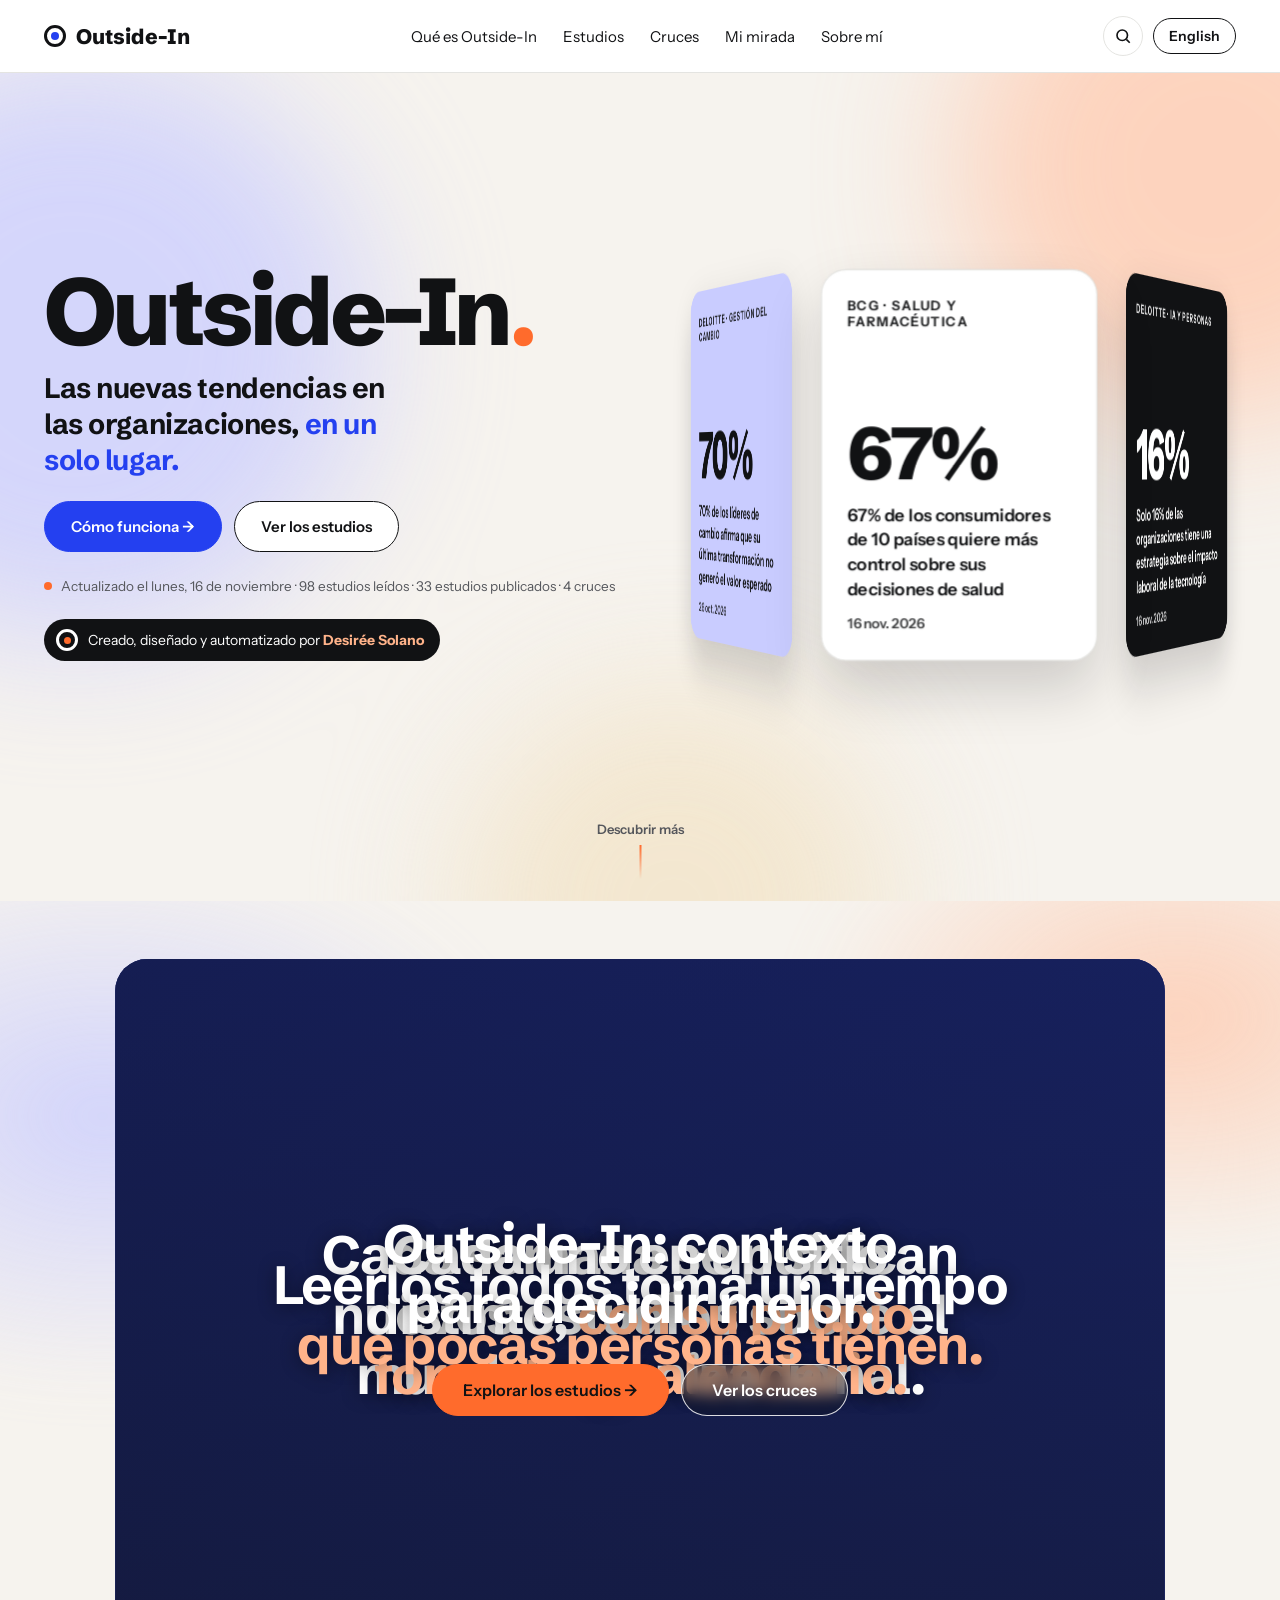
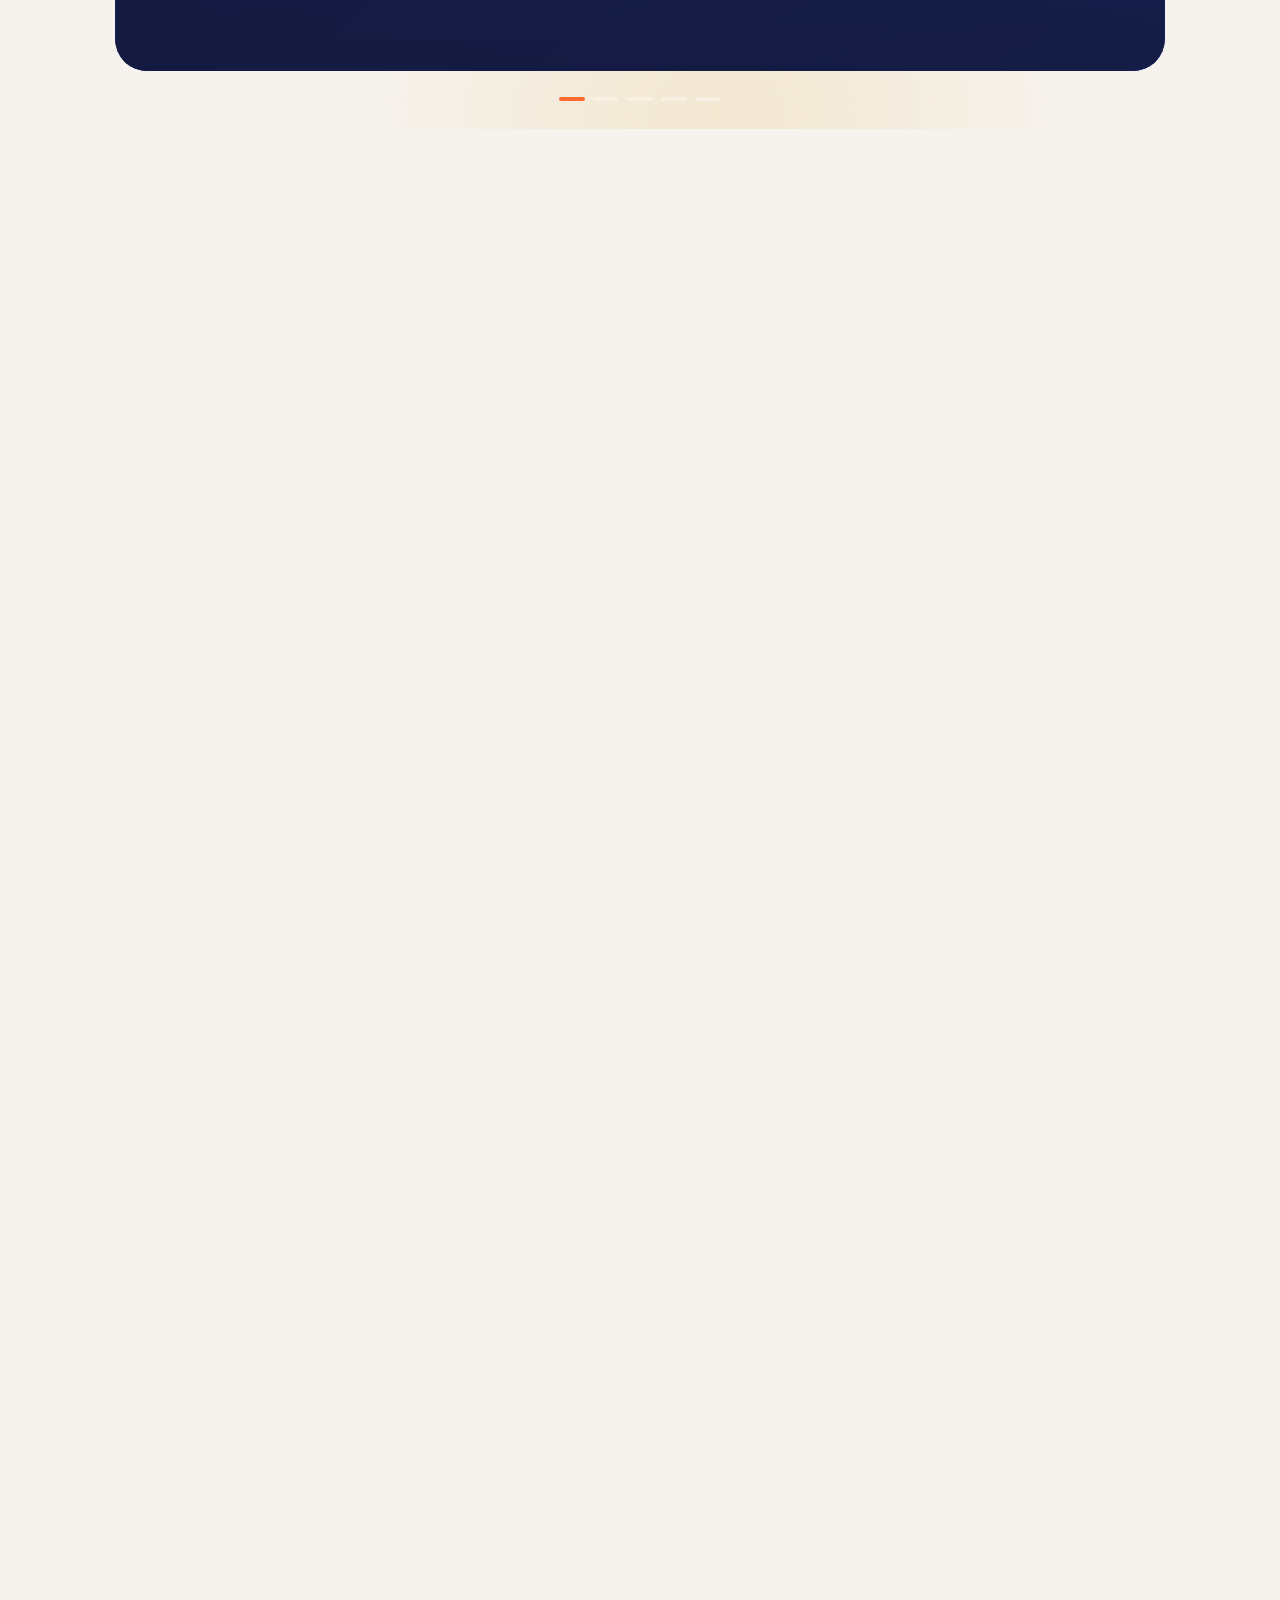
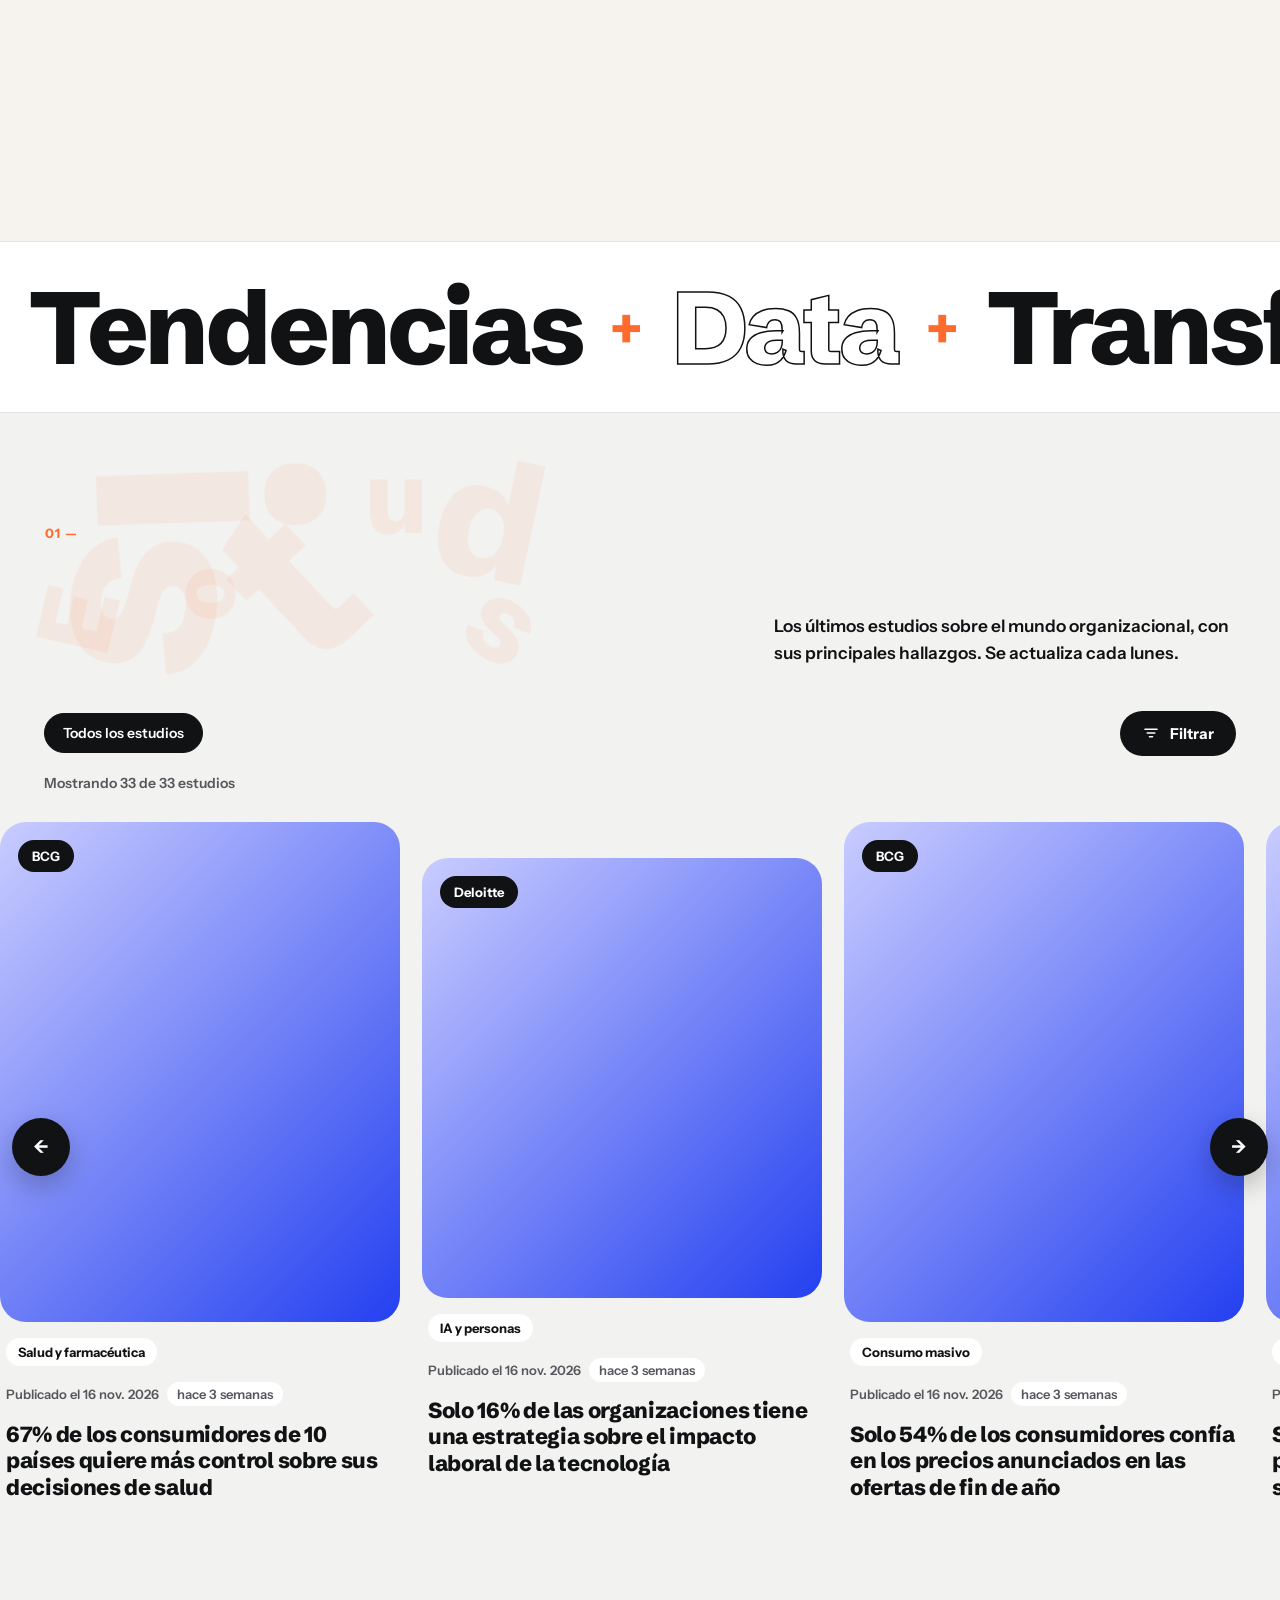
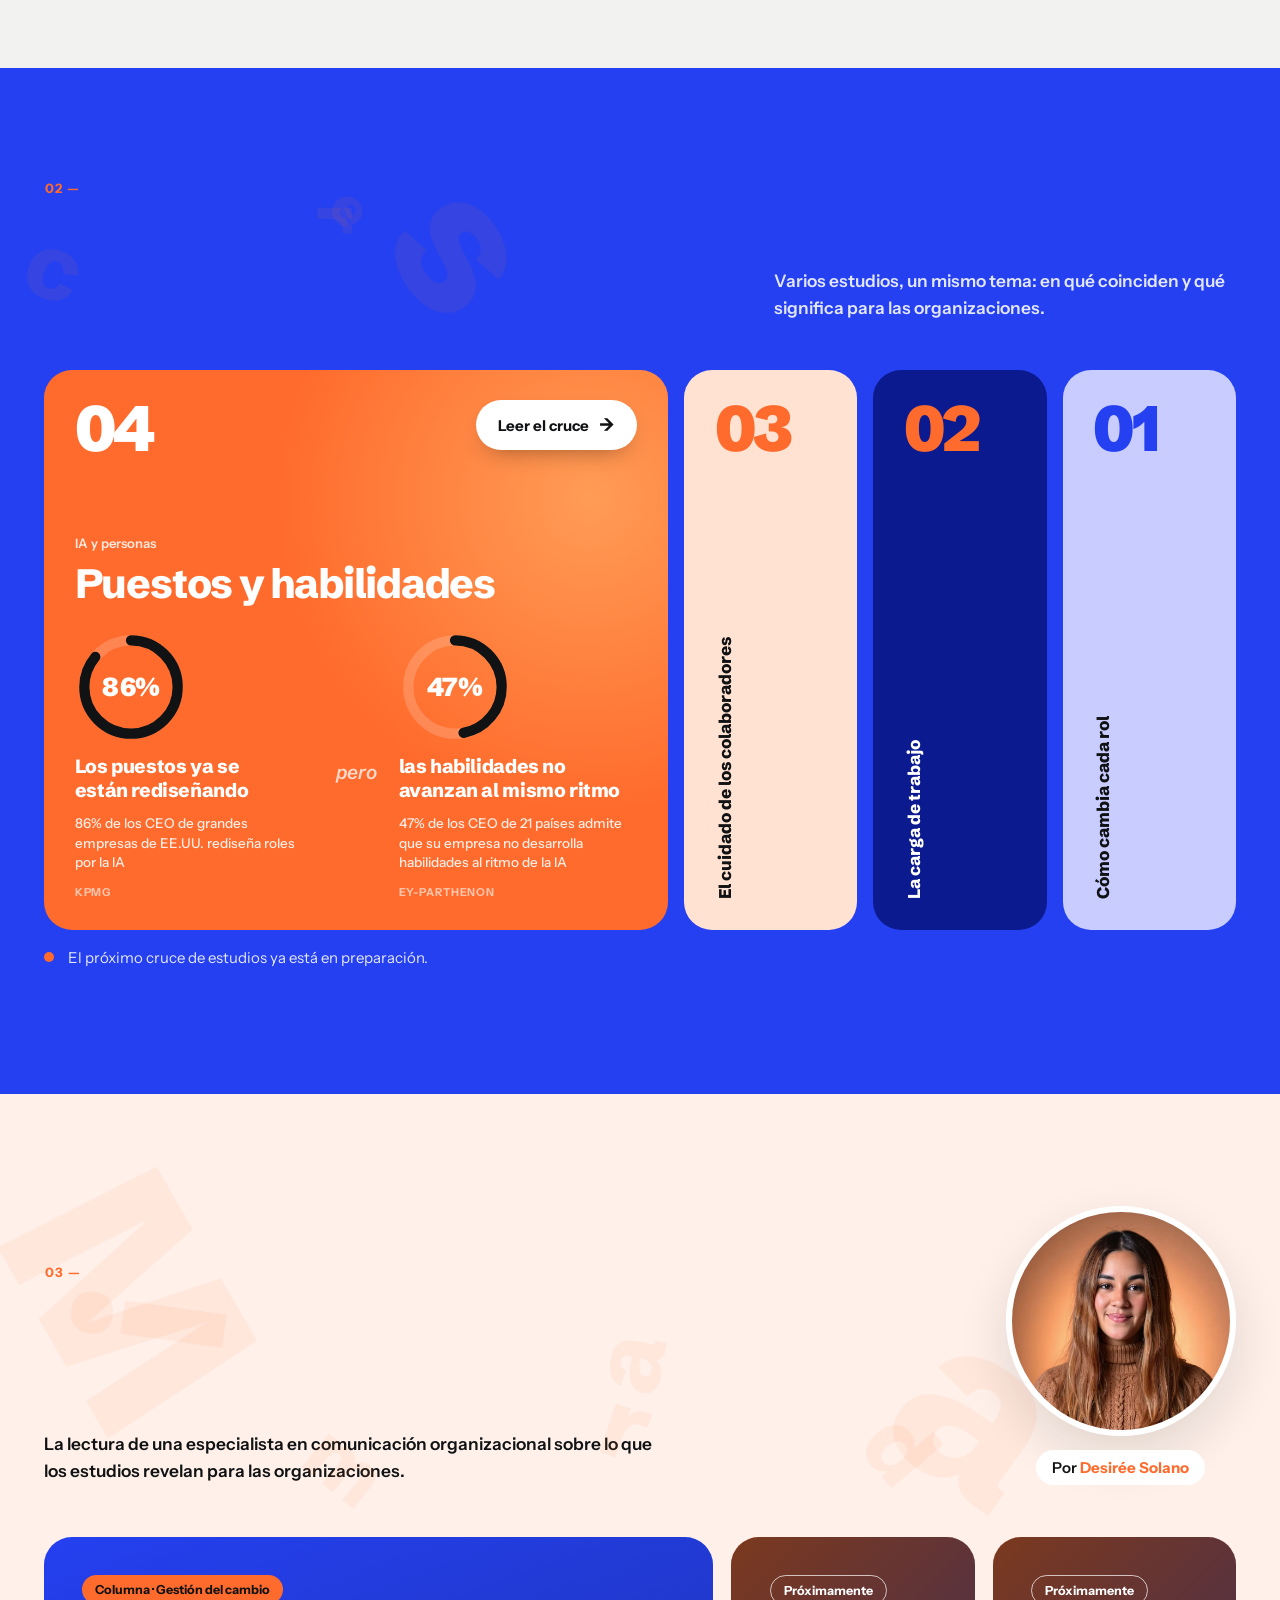
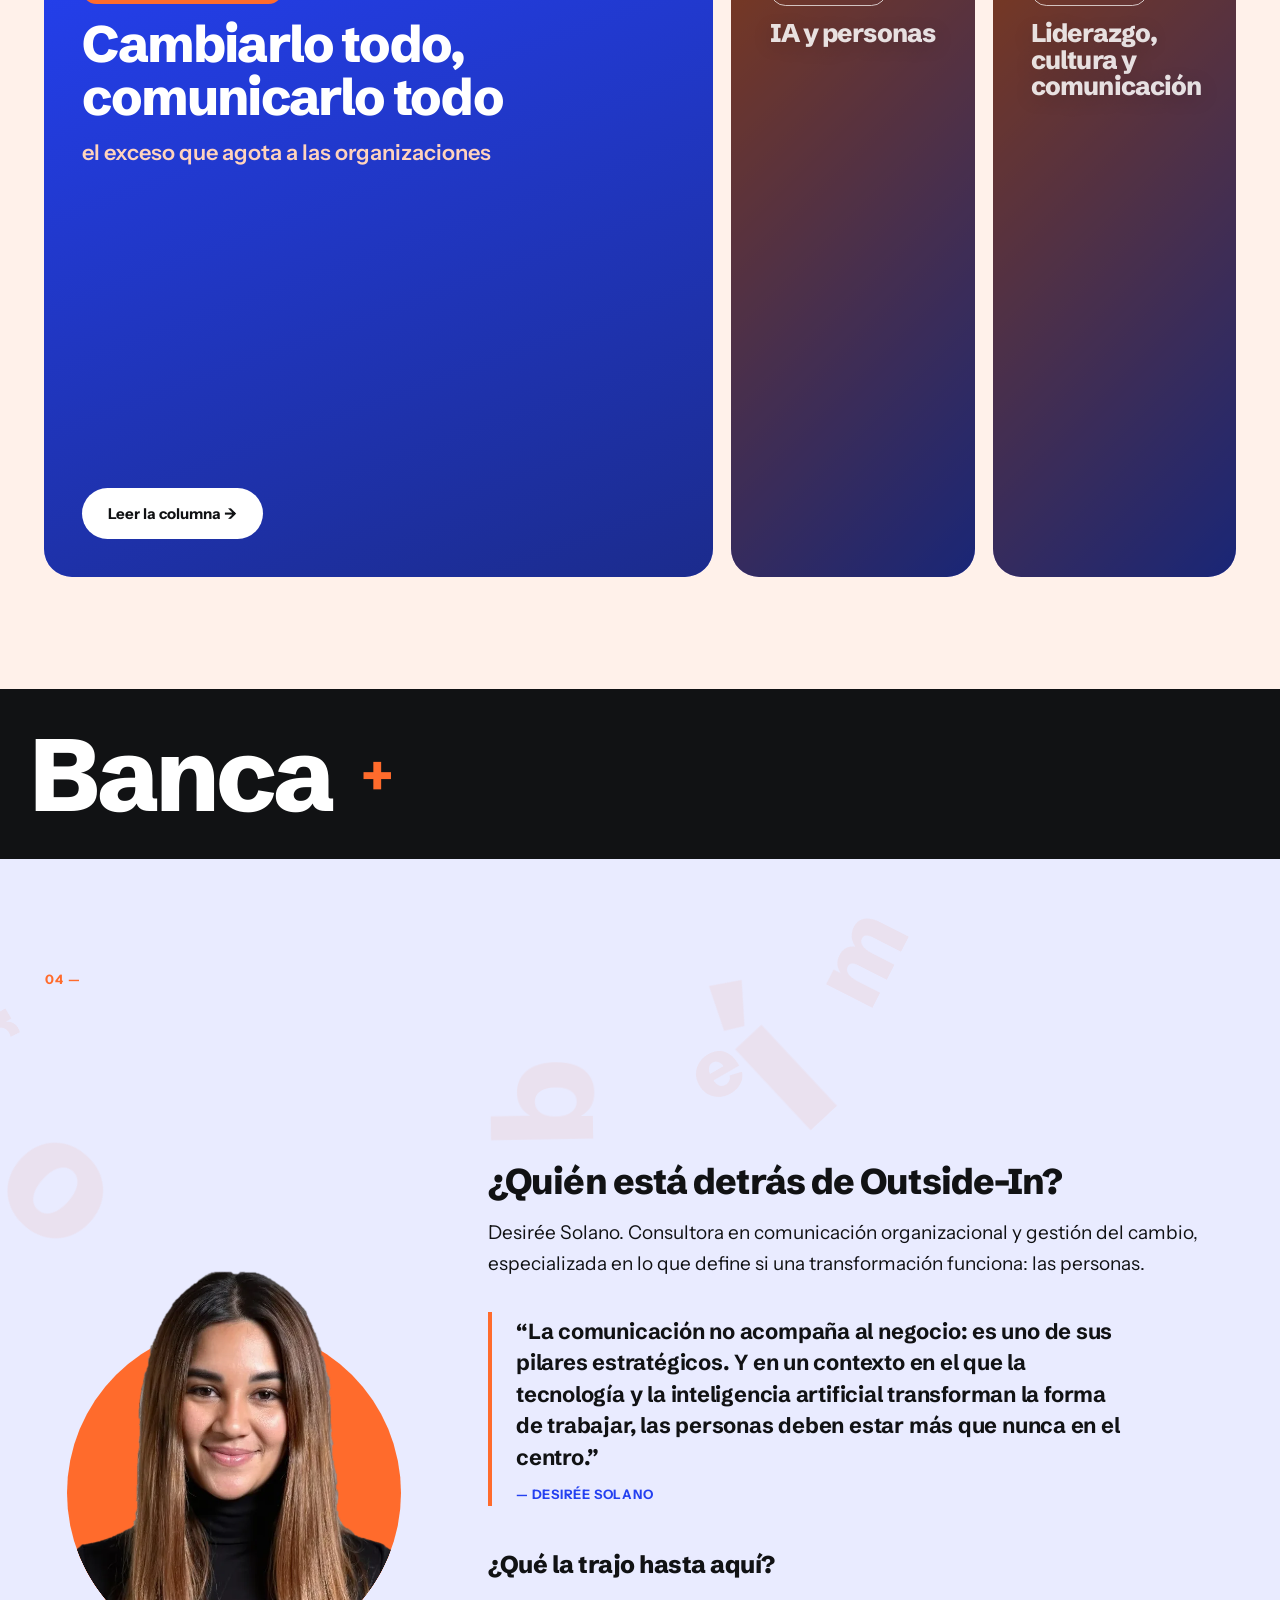
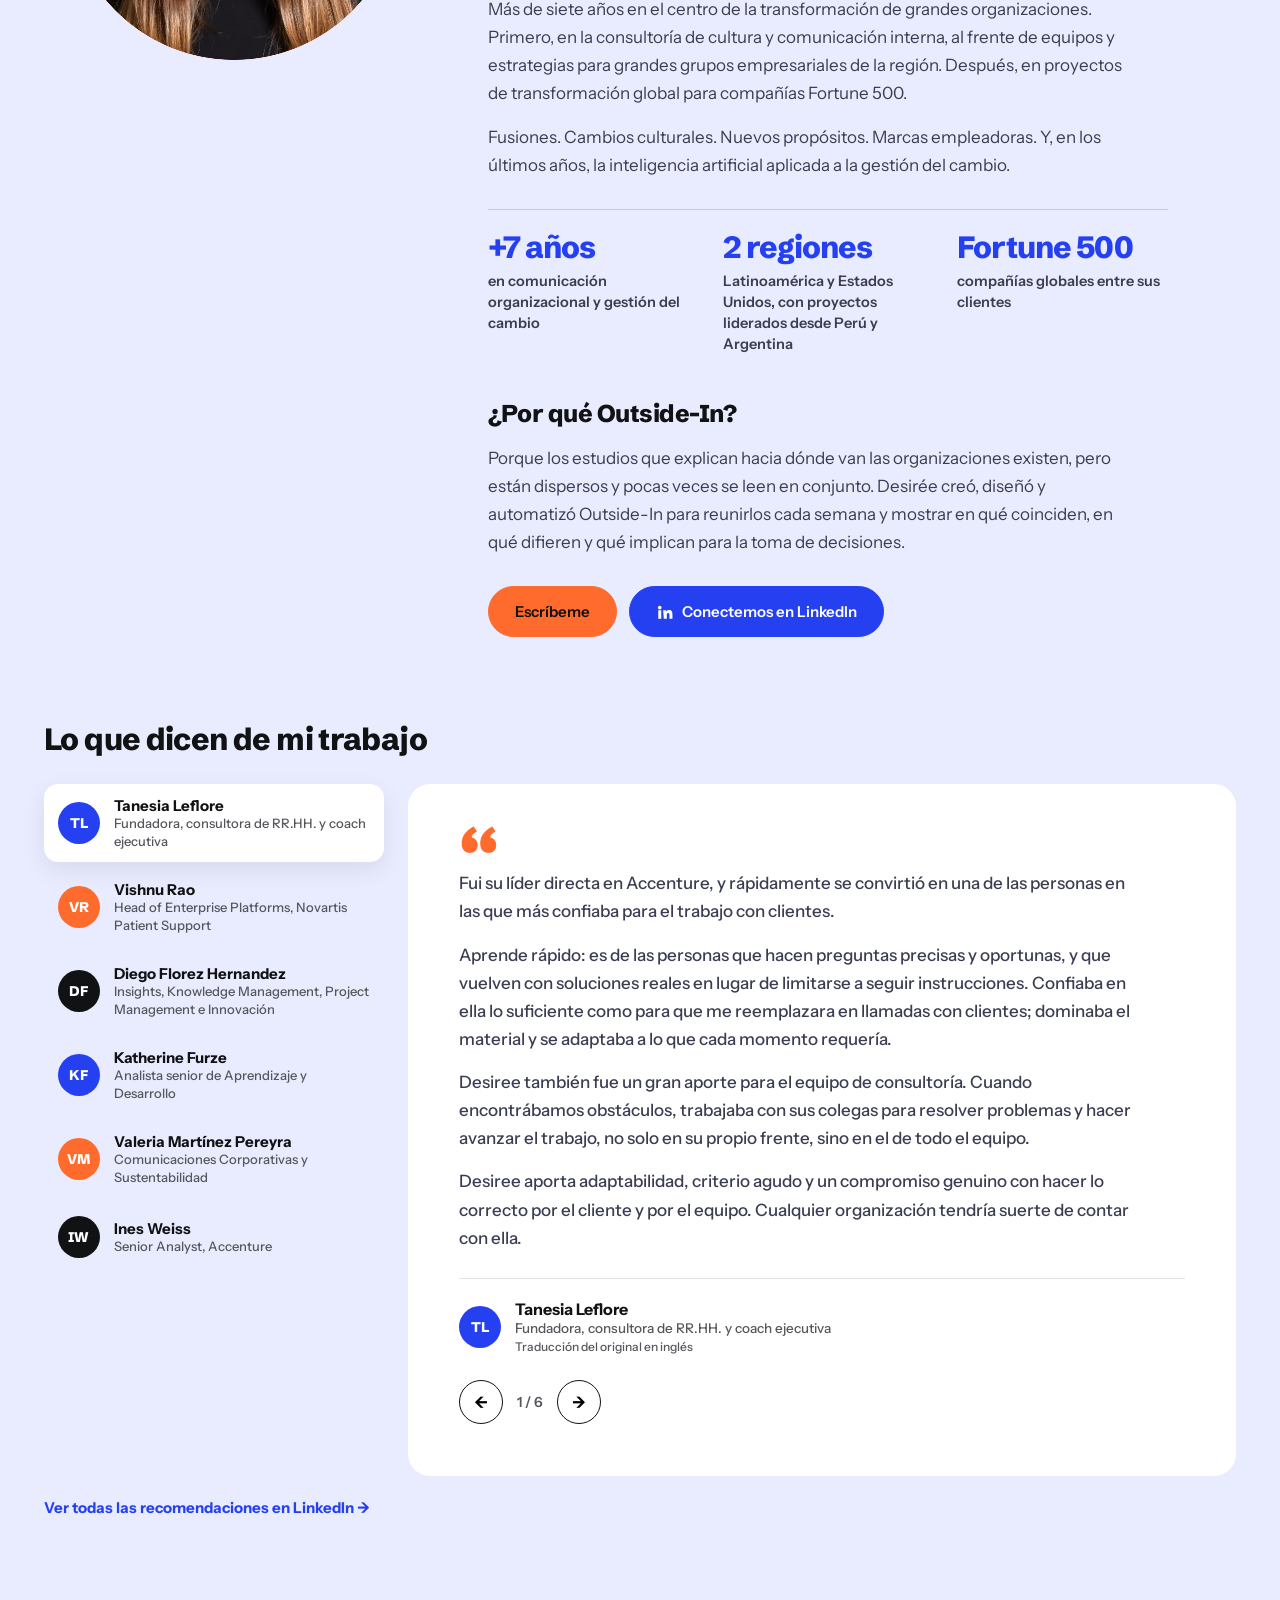
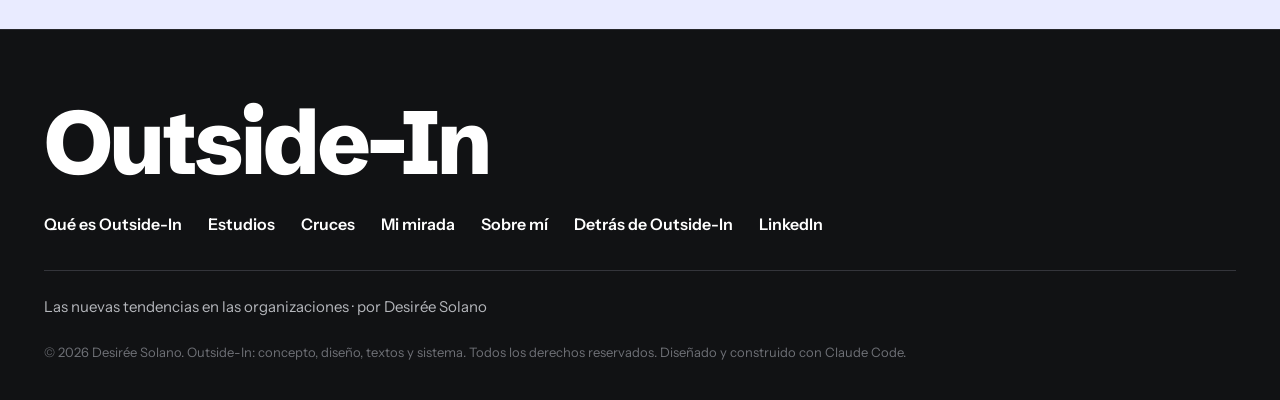
==== index.html @ 2dbf0b21 "Inglés en toda la web: columna de Mi mirada traducida completa (con botón de idioma), citas en españ" ====
<!doctype html>
<html lang="es">
<head>
<meta charset="UTF-8" />
<meta name="viewport" content="width=device-width, initial-scale=1.0" />
<title>Outside-In · Las nuevas tendencias en las organizaciones</title>
<meta name="description" content="Outside-In, por Desirée Solano: los estudios públicos sobre las nuevas tendencias en las organizaciones, en un solo lugar. Se actualiza cada semana." />
<meta property="og:type" content="website" />
<meta property="og:site_name" content="Outside-In" />
<meta property="og:title" content="Outside-In · Las nuevas tendencias en las organizaciones" />
<meta property="og:description" content="Los estudios públicos sobre las nuevas tendencias en las organizaciones, en un solo lugar. Se actualiza cada semana." />
<meta property="og:url" content="https://desireesolano-consultant.github.io/outside-in/" />
<meta property="og:image" content="https://desireesolano-consultant.github.io/outside-in/img/og-outside-in.png" />
<meta property="og:image:width" content="1200" />
<meta property="og:image:height" content="630" />
<meta property="og:image:alt" content="Logo de Outside-In" />
<meta name="twitter:card" content="summary_large_image" />
<meta name="twitter:title" content="Outside-In · Las nuevas tendencias en las organizaciones" />
<meta name="twitter:description" content="Los estudios públicos sobre las nuevas tendencias en las organizaciones, en un solo lugar. Se actualiza cada semana." />
<meta name="twitter:image" content="https://desireesolano-consultant.github.io/outside-in/img/og-outside-in.png" />
<link rel="icon" href="img/favicon.svg" type="image/svg+xml" />
<link rel="icon" href="img/favicon-32.png" type="image/png" sizes="32x32" />
<link rel="apple-touch-icon" href="img/apple-touch-icon.png" />
<link rel="preconnect" href="https://fonts.googleapis.com" />
<link href="https://fonts.googleapis.com/css2?family=Schibsted+Grotesk:wght@500;700;800&family=Instrument+Sans:wght@400;500;600;700&display=swap" rel="stylesheet" />
<style>
/* Portada de Outside-In. Bloques de color + una historia que se construye al bajar. */
:root{
  --azul:#2440F0;--negro:#111214;--naranja:#FF6B2C;--lila:#C9CCFF;--blanco:#FFFFFF;
  --alt:#F2F2F0;--borde:#E4E4E1;--gris:#55575C;--durazno:#FFF1EA;
  --t:"Schibsted Grotesk","Helvetica Neue",Arial,sans-serif;
  --x:"Instrument Sans","Helvetica Neue",Arial,sans-serif;
  color-scheme:light;
}
*{box-sizing:border-box}
html{scroll-behavior:smooth}
html,body{overflow-x:clip}
body{margin:0;background:var(--blanco);color:var(--negro);font-family:var(--x)}
img{max-width:100%;display:block}
.envoltura{max-width:1240px;margin:0 auto;padding-left:max(24px,env(safe-area-inset-left,0px));padding-right:max(24px,env(safe-area-inset-right,0px))}
.btn{display:inline-flex;align-items:center;gap:8px;padding:15px 26px;border-radius:999px;font:600 15px var(--x);border:1.5px solid currentColor;color:inherit;text-decoration:none;transition:transform .2s ease,background .2s ease}
.btn:hover{transform:translateY(-2px)}
.btn.p{background:var(--azul);border-color:var(--azul);color:var(--blanco)}
.btn.n{background:var(--naranja);border-color:var(--naranja);color:var(--negro)}

/* Encabezado */
.cab{position:sticky;top:0;z-index:50;background:rgba(255,255,255,.92);backdrop-filter:blur(10px);border-bottom:1px solid var(--borde)}
.cab .envoltura{display:flex;align-items:center;justify-content:space-between;gap:20px;height:72px}
.logo{display:flex;align-items:center;gap:10px;font:800 21px var(--t);white-space:nowrap;color:var(--negro);text-decoration:none}
.logo i{width:22px;height:22px;border:3.5px solid var(--negro);border-radius:50%;display:grid;place-items:center}
.logo i::after{content:"";width:8px;height:8px;border-radius:50%;background:var(--azul)}
.cab nav{display:flex;gap:26px;font-size:15px}
.cab nav a{color:var(--negro);text-decoration:none}
.cab nav a:hover{color:var(--azul)}
.acciones{display:flex;align-items:center;gap:10px}
.lupa{width:40px;height:40px;border-radius:50%;border:1px solid var(--borde);background:var(--blanco);color:var(--negro);display:grid;place-items:center;cursor:pointer}
.lupa:hover,.lupa[aria-expanded="true"]{border-color:var(--negro)}
.lupa:focus-visible{outline:3px solid var(--azul);outline-offset:2px}
.buscador{border-top:1px solid var(--borde);background:var(--blanco);box-shadow:0 18px 30px rgba(17,18,20,.12)}
.cab .buscador .envoltura{display:block;height:auto;padding-block:22px 26px;max-width:820px}
.atajos[hidden]{display:none}
.caja-busca{display:flex;align-items:center;gap:12px;border-bottom:2px solid var(--negro);padding-bottom:10px}
.caja-busca input{flex:1;min-width:0;border:0;outline:0;font:600 22px var(--t);background:transparent;color:var(--negro)}
.atajos{display:flex;flex-wrap:wrap;gap:8px;margin-top:14px}
.atajos button{font:600 13.5px var(--x);padding:7px 13px;border-radius:999px;border:1px solid var(--borde);background:var(--alt);cursor:pointer}
.conteo{margin:12px 0 4px;font-size:13px;color:var(--gris)}
.conteo:empty{display:none}
.resultados{list-style:none;margin:0;padding:0;max-height:50vh;overflow:auto}
.resultados a{display:flex;flex-direction:column;gap:3px;padding:12px 0;border-bottom:1px solid var(--borde);color:var(--negro);text-decoration:none}
.resultados a small{font:700 11.5px var(--x);letter-spacing:.06em;text-transform:uppercase;color:var(--gris)}
.resultados a:hover span{color:var(--azul)}
.cab .idioma{border:1.5px solid var(--negro);border-radius:999px;padding:8px 15px;font:600 14px var(--x);background:transparent;color:var(--negro);cursor:pointer}
.cab .idioma:hover{background:var(--negro);color:var(--blanco)}

/* 1 · Portada A: de afuera hacia adentro */
.portada{position:relative;overflow:hidden;min-height:calc(100svh - 72px);display:flex;flex-direction:column;align-items:center;justify-content:center;padding:40px 0 90px;background:var(--blanco)}
.escena-afuera{position:absolute;inset:0;z-index:1;pointer-events:none}
.flota{position:absolute;left:var(--cx,50%);top:var(--cy,44%);white-space:nowrap;font:700 clamp(18px,2vw,26px) var(--t);letter-spacing:-.01em;color:rgba(17,18,20,.55);
  transform:translate(-50%,-50%) translate(var(--dx),var(--dy));opacity:0;animation:llega var(--dur) cubic-bezier(.55,0,.3,1) var(--del) infinite}
.flota.acento{color:rgba(36,64,240,.7)}
/* Capa opaca sobre TODO el fondo: las palabras se ven suaves y el título queda adelante */
.portada::before{content:"";position:absolute;inset:0;z-index:2;background:radial-gradient(ellipse 46% 40% at 50% 46%,rgba(246,243,238,.92),rgba(246,243,238,0));pointer-events:none}
@keyframes llega{0%{opacity:0;transform:translate(-50%,-50%) translate(var(--dx),var(--dy))}8%{opacity:1}78%{opacity:1}100%{opacity:0;transform:translate(-50%,-50%) translate(0,0) scale(.35)}}
.portada-centro{position:relative;z-index:3;display:flex;flex-direction:column;align-items:center;gap:26px;padding:0 16px;text-align:center}
.velo{display:flex;flex-direction:column;align-items:center;gap:18px}
.pill{margin:0;font:700 clamp(16px,1.5vw,19px) var(--x);color:var(--azul);background:#EEF0FF;padding:10px 20px;border-radius:999px}
.marca{margin:0;font:800 clamp(58px,9vw,140px)/.88 var(--t);letter-spacing:-.05em;white-space:nowrap}
.marca b{color:var(--naranja)}
.lema{margin:0;font:700 clamp(21px,2.2vw,30px)/1.28 var(--t);letter-spacing:-.015em;max-width:27ch}
.lema span{color:var(--azul)}
.ctas-portada{display:flex;gap:12px;flex-wrap:wrap;justify-content:center}
.ctas-portada .btn:not(.p){background:var(--blanco)}
.vivo{margin:0;font-size:13.5px;line-height:1.5;color:var(--gris)}
.vivo::before{content:"";display:inline-block;width:8px;height:8px;border-radius:50%;background:var(--naranja);margin-right:9px;vertical-align:1px;animation:titila 1.6s ease-in-out infinite}
.firma{display:inline-flex;align-items:center;gap:10px;padding:10px 16px 10px 12px;border-radius:999px;background:var(--negro);color:var(--blanco);text-decoration:none;font-size:14px}
.firma b{color:var(--naranja-claro,#FFB38A)}
.firma-punto{width:22px;height:22px;border-radius:50%;border:3px solid var(--blanco);display:grid;place-items:center;flex-shrink:0}
.firma-punto::after{content:"";width:7px;height:7px;border-radius:50%;background:var(--naranja)}
@keyframes titila{50%{opacity:.2}}
@keyframes flota{50%{transform:translateY(-12px)}}
.bajar{position:absolute;left:50%;bottom:22px;transform:translateX(-50%);z-index:3;font:600 13px var(--x);color:var(--gris);display:flex;flex-direction:column;align-items:center;gap:8px}
.bajar::after{content:"";width:2px;height:34px;background:linear-gradient(var(--naranja),transparent);animation:baja 1.8s ease-in-out infinite}
@keyframes baja{0%{transform:scaleY(0);transform-origin:top}50%{transform:scaleY(1);transform-origin:top}51%{transform-origin:bottom}100%{transform:scaleY(0);transform-origin:bottom}}

/* 2 · La historia: una ventana que se agranda y cuenta qué es Outside-In */
.historia{position:relative;height:460vh;background:var(--blanco)}
.historia-fija{position:sticky;top:72px;height:calc(100svh - 72px);overflow:hidden}
.ventana{position:absolute;inset:0;clip-path:inset(var(--recorte,18%) var(--recorte-x,22%) round var(--radio,32px));background:var(--negro);will-change:clip-path}
.escena{position:absolute;inset:0;opacity:0;transition:opacity .9s ease}
.escena.activa{opacity:1}
.escena img{width:100%;height:100%;object-fit:cover;transform:scale(1.04);transition:transform 6s ease-out}
.escena.activa img{transform:scale(1.14)}
.escena::after{content:"";position:absolute;inset:0;background:linear-gradient(180deg,rgba(17,18,20,.62),rgba(17,18,20,.78))}
.escena .fallback{position:absolute;inset:0}
.frases{position:absolute;inset:0;display:grid;place-items:center;text-align:center;padding:0 8vw;pointer-events:none;z-index:3}
.frase{grid-area:1/1;margin:0;max-width:22ch;font:700 clamp(30px,4.2vw,62px)/1.12 var(--t);letter-spacing:-.025em;color:var(--blanco);opacity:0;transform:translateY(30px);transition:opacity .7s ease,transform .7s ease;text-wrap:balance;text-shadow:0 4px 30px rgba(0,0,0,.35)}
.frase.activa{opacity:1;transform:none}
.frase em{font-style:normal;color:#FFB38A}
.frase{text-shadow:0 2px 18px rgba(0,0,0,.45)}
.frase .cta-final{display:flex;gap:12px;justify-content:center;margin-top:30px;pointer-events:auto;flex-wrap:wrap}
/* Botones del final de la historia: letra propia, sin heredar el espaciado apretado de la frase */
.frase .cta-final .btn{font:600 16px/1 var(--x);letter-spacing:0;word-spacing:normal;text-shadow:none;padding:17px 30px;gap:10px}
.frase .cta-final .btn.vidrio{color:var(--blanco);border-color:rgba(255,255,255,.85);background:rgba(17,18,20,.28);-webkit-backdrop-filter:blur(8px);backdrop-filter:blur(8px)}
.frase .cta-final .btn.vidrio:hover{background:var(--blanco);color:var(--negro)}
.puntos{position:absolute;bottom:28px;left:50%;transform:translateX(-50%);z-index:4;display:flex;gap:8px}
.puntos span{width:26px;height:4px;border-radius:2px;background:rgba(255,255,255,.35);transition:background .4s ease}
.puntos span.on{background:var(--naranja)}

/* Títulos de sección: la palabra gigante que se arma al bajar */
.sec{padding-block:112px;scroll-margin-top:72px}
.sec{overflow-x:clip}
.palabra{margin:0;font:800 clamp(64px,11vw,168px)/.85 var(--t);letter-spacing:-.05em;white-space:nowrap;color:var(--naranja);transition:color .6s ease}
.palabra::before{content:attr(data-numero) " —";display:block;font:700 max(13px,.075em) var(--x);letter-spacing:.12em;margin:0 0 .45em .06em;color:currentColor}
.palabra.armada{color:var(--final)}
.palabra .l{display:inline-block;will-change:transform,opacity}
.palabra.armada .l{transform:none!important;opacity:1!important}
.sub{margin:26px 0 0;font:700 clamp(20px,2vw,26px)/1.35 var(--t);letter-spacing:-.01em;max-width:40ch}

/* 3 · Estudios (gris) */
.estudios{background:var(--alt);--final:var(--azul)}
.pestanas{display:flex;gap:8px;flex-wrap:wrap;margin:40px 0 28px}
.pestanas button{font:600 14px var(--x);padding:10px 18px;border-radius:999px;border:1.5px solid var(--borde);background:var(--blanco);color:var(--negro);cursor:pointer}
.pestanas button.on{background:var(--negro);color:var(--blanco);border-color:var(--negro)}
.pestanas button[hidden]{display:none}
.cruce{margin:0 0 26px}
.cruce[hidden],.radar[hidden],.carrusel[hidden]{display:none}
.frase-cruce{margin:0;font:800 clamp(24px,3vw,40px)/1.35 var(--t);letter-spacing:-.02em;max-width:30ch}
.frase-cruce select{font:800 inherit;font-size:.82em;color:var(--azul);background:var(--blanco);border:2px solid var(--azul);border-radius:14px;padding:2px 12px;max-width:100%;cursor:pointer}
.aviso-cruce{margin:14px 0 0;font-size:15.5px;color:var(--gris)}
.radar{padding-bottom:20px}
.radar-intro{margin:0 0 18px;font-size:16.5px;color:var(--gris);max-width:58ch}
.radar-lista{list-style:none;margin:0;padding:0;display:grid;grid-template-columns:repeat(auto-fill,minmax(280px,1fr));gap:16px}
.radar-lista li{background:var(--blanco);border-radius:22px;padding:24px;display:flex;flex-direction:column;gap:10px;border:1.5px dashed #C9CBD1}
.radar-lista small{font:700 12px var(--x);letter-spacing:.08em;text-transform:uppercase;color:var(--naranja)}
.radar-lista h3{margin:0;font:800 20px/1.25 var(--t)}
.radar-lista span{font-size:14px;color:var(--gris)}
.tarjetas{display:grid;grid-template-columns:repeat(3,minmax(0,1fr));gap:20px}
.tarjeta{background:var(--blanco);border-radius:16px;overflow:hidden;display:flex;flex-direction:column;color:var(--negro);text-decoration:none;transition:transform .25s ease,box-shadow .25s ease}
.tarjeta:hover{transform:translateY(-4px);box-shadow:0 18px 40px rgba(17,18,20,.1)}
.tarjeta .img{aspect-ratio:16/10;overflow:hidden;background:linear-gradient(135deg,var(--lila),var(--azul))}
.tarjeta .img img{width:100%;height:100%;object-fit:cover;transition:transform .6s ease}
.tarjeta:hover .img img{transform:scale(1.06)}
.tarjeta .cuerpo{padding:22px;display:flex;flex-direction:column;gap:10px;flex:1}
.tarjeta small{font:700 11.5px var(--x);letter-spacing:.08em;text-transform:uppercase;color:var(--gris)}
.tarjeta h3{margin:0;font:800 19px/1.3 var(--t);letter-spacing:-.01em}
.tarjeta .ir{margin-top:auto;font-weight:600;font-size:14px}

/* 4 · Insights (azul) */
.insights{background:var(--azul);color:var(--blanco);--final:var(--blanco)}
.insights .sub{color:#E3E6FF}
.destacado{margin-top:48px;display:grid;grid-template-columns:minmax(0,1fr) minmax(0,1fr);border-radius:20px;overflow:hidden;background:var(--blanco);color:var(--negro)}
.destacado .img{position:relative;min-height:420px;background:linear-gradient(135deg,var(--naranja),var(--lila))}
.destacado .img img{position:absolute;inset:0;width:100%;height:100%;object-fit:cover}
.destacado .fuentes{position:absolute;left:20px;bottom:20px;display:flex;gap:8px;flex-wrap:wrap}
.destacado .fuentes span{background:var(--blanco);border-radius:999px;padding:7px 13px;font:700 13px var(--x)}
.destacado .txt{padding:44px;display:flex;flex-direction:column;gap:18px;justify-content:center}
.destacado small{font:700 12px var(--x);letter-spacing:.1em;text-transform:uppercase;color:var(--azul)}
.destacado h3{margin:0;font:800 clamp(26px,2.8vw,38px)/1.1 var(--t);letter-spacing:-.025em;text-wrap:balance}
.destacado p{margin:0;font-size:17px;line-height:1.6;color:var(--gris)}
.destacado .btn{align-self:flex-start}
.proximo{margin-top:18px;display:flex;align-items:center;gap:14px;font-size:15px;color:#E3E6FF}
.proximo::before{content:"";width:10px;height:10px;border-radius:50%;background:var(--naranja);animation:titila 1.6s ease-in-out infinite}

/* 5 · Mi mirada (durazno) */
.mi{background:var(--durazno);--final:var(--negro)}
.mirada{margin-top:48px;display:grid;grid-template-columns:minmax(0,1.2fr) minmax(0,.8fr);gap:20px}
.columna{position:relative;border-radius:20px;overflow:hidden;min-height:400px;background:var(--negro);color:var(--blanco);display:flex;align-items:flex-end}
.columna img{position:absolute;inset:0;width:100%;height:100%;object-fit:cover;opacity:.55}
.columna .txt{position:relative;padding:36px;display:flex;flex-direction:column;gap:12px}
.columna small{font:700 12px var(--x);letter-spacing:.1em;text-transform:uppercase;color:var(--naranja)}
.columna h3{margin:0;font:800 clamp(24px,2.4vw,32px)/1.15 var(--t);letter-spacing:-.02em}
.columna p{margin:0;font-size:16px;line-height:1.55;color:#E4E5EA;max-width:44ch}
.piezas-caja{border-radius:20px;background:var(--blanco);padding:36px;display:flex;flex-direction:column;gap:14px}
.piezas{display:grid;grid-template-columns:1fr 1fr;gap:10px;width:120px;height:120px}
.piezas span{border-radius:12px;animation:pieza 6s ease-in-out infinite}
.piezas span:nth-child(1){background:var(--azul)}.piezas span:nth-child(2){background:var(--naranja);animation-delay:-1.5s}.piezas span:nth-child(3){background:var(--lila);animation-delay:-3s}.piezas span:nth-child(4){background:var(--negro);animation-delay:-4.5s}
@keyframes pieza{50%{transform:translate(5px,-5px) rotate(4deg)}}
.piezas-caja small{font:700 12px var(--x);letter-spacing:.1em;text-transform:uppercase;color:var(--naranja)}
.piezas-caja h3{margin:0;font:800 26px/1.15 var(--t);letter-spacing:-.02em}
.piezas-caja p{margin:0;font-size:16px;line-height:1.55;color:var(--gris)}

/* 6 · Sobre mí (negro) */
.yo{background:#E9EBFF;color:var(--negro);--final:var(--azul)}
.yo-grid{margin-top:48px;display:grid;grid-template-columns:minmax(0,380px) minmax(0,1fr);gap:64px;align-items:start}
@media (min-width:901px){.yo-foto{position:sticky;top:110px}}
.yo-foto{position:relative;container-type:inline-size;--r:44cqw;width:100%;max-width:380px;margin:0 auto}
.yo-foto .c{position:absolute;left:6%;right:6%;bottom:0;aspect-ratio:1;border-radius:50%;background:var(--naranja)}
/* La foto se recorta con la forma del círculo abajo: sin desvanecer la ropa */
.yo-foto img{position:relative;width:100%;display:block;
  -webkit-mask-image:linear-gradient(#000,#000),radial-gradient(circle at 50% calc(100% - var(--r)),#000 calc(var(--r) - .5px),transparent var(--r));
  -webkit-mask-size:100% calc(100% - var(--r)),100% 100%;-webkit-mask-position:top,center;-webkit-mask-repeat:no-repeat;
  mask-image:linear-gradient(#000,#000),radial-gradient(circle at 50% calc(100% - var(--r)),#000 calc(var(--r) - .5px),transparent var(--r));
  mask-size:100% calc(100% - var(--r)),100% 100%;mask-position:top,center;mask-repeat:no-repeat}
.yo h3{margin:0;font:800 clamp(26px,2.8vw,40px)/1.12 var(--t);letter-spacing:-.025em;text-wrap:balance}
.yo .aparte{font-style:italic;color:var(--azul)}
.yo p b{color:var(--negro)}
.yo .invita{font-size:19px;color:var(--negro)}
.yo .bajada-yo{font-size:19px;color:var(--negro)}
.yo h3 .aparte{font-size:.62em;font-weight:600;letter-spacing:0;white-space:nowrap}
.yo p{margin:16px 0 0;font-size:17px;line-height:1.65;color:#3B3E52;max-width:58ch}
.yo .recos-titulo{margin:84px 0 0;font:800 clamp(24px,2.4vw,32px)/1.2 var(--t);letter-spacing:-.02em}
.ver-recos{display:inline-block;margin-top:22px;font:700 15px var(--x);color:var(--azul);text-decoration:none}
.recos{margin-top:22px;display:grid;grid-template-columns:repeat(3,minmax(0,1fr));gap:16px}
.reco{margin:0;background:var(--blanco);border-radius:14px;padding:24px;display:flex;flex-direction:column;gap:14px}
.reco blockquote{margin:0;font-size:15px;line-height:1.55}
.reco blockquote::before{content:"“";display:block;font:800 48px/.6 var(--t);color:var(--naranja);height:22px}
.reco figcaption{font-size:13px;color:var(--gris)}
.reco figcaption b{display:block;color:var(--negro);font-size:14.5px}
.yo .cita-yo{margin:32px 0 0;padding:4px 0 4px 24px;border-left:4px solid var(--naranja);max-width:58ch}
.yo .cita-yo p{margin:0;font:700 clamp(19px,1.7vw,23px)/1.45 var(--t);letter-spacing:-.01em;color:var(--negro)}
.yo .cita-yo p::before{content:"“"}.yo .cita-yo p::after{content:"”"}
.yo .cita-yo cite{display:block;margin-top:12px;font:700 13px var(--x);font-style:normal;letter-spacing:.06em;text-transform:uppercase;color:var(--azul)}
.yo .sub-yo{margin:44px 0 0;font:800 clamp(20px,1.9vw,26px)/1.2 var(--t);letter-spacing:-.02em;color:var(--negro)}
.cifras-yo{margin-top:30px;display:grid;grid-template-columns:repeat(3,minmax(0,1fr));gap:24px;border-top:1px solid #C9CBD1;padding-top:22px;max-width:680px}
.cifras-yo div{display:flex;flex-direction:column;gap:8px;min-width:0}
.cifras-yo b{font:800 clamp(26px,2.4vw,36px)/1 var(--t);letter-spacing:-.03em;color:var(--azul)}
.cifras-yo span{font:600 14.5px/1.45 var(--x);color:#3B3E52}
@media (max-width:900px){.cifras-yo{grid-template-columns:1fr;gap:18px}}
.contacto{margin-top:30px;display:flex;flex-direction:column;gap:16px}
.correo{margin:0;display:flex;align-items:center;gap:12px;flex-wrap:wrap;font:600 17px var(--x);color:var(--negro)}
.correo button{font:600 13px var(--x);background:var(--blanco);border:1px solid #C9CBD1;color:var(--negro);border-radius:999px;padding:6px 12px;cursor:pointer}
.correo button:hover{border-color:var(--negro)}
.yo-ctas{display:flex;gap:12px;flex-wrap:wrap}
.btn.li{background:var(--azul);border-color:var(--azul);color:var(--blanco)}

/* Pie */
.pie{background:var(--negro);color:var(--blanco);border-top:1px solid #26272c}
.pie .envoltura{padding-block:72px 40px}
.pie-arriba{display:flex;justify-content:space-between;align-items:flex-end;gap:32px;flex-wrap:wrap;padding-bottom:36px;border-bottom:1px solid #34353b}
.pie-marca{margin:0;font:800 clamp(56px,7vw,100px)/.9 var(--t);letter-spacing:-.045em}
.pie nav{display:flex;gap:26px;flex-wrap:wrap;font:600 16px var(--x)}
.pie nav a{color:var(--blanco);text-decoration:none}
.pie nav a:hover{color:var(--naranja)}
.pie-sub{margin:26px 0 0;font-size:15px;color:#B5B7BC}
.pie-legal{margin:28px 0 0;font-size:13px;color:#6E7076}


/* ===== Recursos nuevos (referencias Coca-Cola, Bluepoint, Accenture) ===== */
/* Portada: fondo suave con manchas de color difuminadas que se mueven */
.portada{background:#F6F3EE}
.manchas{position:absolute;inset:-10%;z-index:0;filter:blur(70px);opacity:.75;pointer-events:none}
.manchas span{position:absolute;border-radius:50%;animation:deriva 18s ease-in-out infinite alternate}
.manchas span:nth-child(1){width:46vw;height:46vw;left:-6%;top:6%;background:#C9CCFF}
.manchas span:nth-child(2){width:40vw;height:40vw;right:-4%;top:-8%;background:#FFC9AE;animation-duration:22s}
.manchas span:nth-child(3){width:34vw;height:34vw;left:38%;bottom:-14%;background:#F2E3C6;animation-duration:26s}
@keyframes deriva{to{transform:translate(6vw,4vh) scale(1.12)}}


/* Franja de palabras grandes que corre */
.cinta-palabras{overflow:hidden;padding:34px 0;background:var(--blanco);border-block:1px solid var(--borde)}
.cinta-palabras.oscura{background:var(--negro);color:var(--blanco);border:0}
.pista{display:flex;align-items:center;width:max-content;animation:corre 46s linear infinite}
.pista span{font:800 clamp(46px,8vw,124px)/1 var(--t);letter-spacing:-.04em;padding:0 .28em;white-space:nowrap}
.pista span.hueca{color:transparent;-webkit-text-stroke:1.5px currentColor}
.cinta-palabras:not(.oscura) .pista span.hueca{-webkit-text-stroke-color:var(--negro)}
.pista i{font-style:normal;color:var(--naranja);font:800 clamp(28px,4vw,56px) var(--t)}
@keyframes corre{to{transform:translateX(-50%)}}

/* Estudios: carrusel horizontal de tarjetas con foto */
.carrusel-cab{display:flex;justify-content:space-between;align-items:center;gap:16px;flex-wrap:wrap;margin:40px 0 26px}
.carrusel-cab .pestanas{margin:0}
.flechas-c{display:flex;gap:8px}
.flechas-c button{width:48px;height:48px;border-radius:50%;border:1.5px solid var(--negro);background:var(--blanco);font:700 18px var(--x);cursor:pointer}
.flechas-c button:hover{background:var(--negro);color:var(--blanco)}
.carrusel{display:flex;gap:22px;overflow-x:auto;scroll-snap-type:x mandatory;scrollbar-width:none;padding:4px max(24px,calc((100vw - 1240px)/2 + 24px)) 12px;margin:0}
.carrusel::-webkit-scrollbar{display:none}
.ficha{flex:0 0 min(400px,80vw);scroll-snap-align:start;color:var(--negro);text-decoration:none;display:flex;flex-direction:column;gap:16px}
.ficha .foto{position:relative;aspect-ratio:4/5;border-radius:26px;overflow:hidden;background:linear-gradient(135deg,var(--lila),var(--azul))}
.ficha:nth-child(3n+2) .foto{aspect-ratio:4/4.4;margin-top:36px}
.ficha .foto img{width:100%;height:100%;object-fit:cover;transition:transform .8s cubic-bezier(.2,.7,.2,1)}
.ficha:hover .foto img{transform:scale(1.07)}
.ficha .tag{position:absolute;left:18px;top:18px;background:var(--negro);color:var(--blanco);font:700 13px var(--x);padding:8px 14px;border-radius:999px}
.ficha .chips{display:flex;gap:8px;align-items:center;padding-inline:6px}
.ficha .chips span{background:var(--blanco);border-radius:999px;padding:6px 12px;font:700 13px var(--x)}
.ficha h3{margin:0;padding-inline:6px;font:800 clamp(20px,1.7vw,24px)/1.22 var(--t);letter-spacing:-.015em}

/* Insights: tarjeta gigante con foto que crece al bajar */
.gigante-card{display:block;position:relative;margin-top:48px;border-radius:30px;overflow:hidden;min-height:min(78vh,720px);color:var(--blanco);text-decoration:none;transform:scale(var(--crece,.9));transform-origin:center top;transition:transform .1s linear;background:linear-gradient(135deg,var(--naranja),var(--azul))}
.gigante-card img{position:absolute;inset:0;width:100%;height:100%;object-fit:cover}
.gigante-card::after{content:"";position:absolute;inset:0;background:linear-gradient(180deg,rgba(17,18,20,.15) 0%,rgba(17,18,20,.35) 45%,rgba(17,18,20,.85) 100%)}
.gigante-card .dentro{position:absolute;inset:auto 0 0 0;z-index:2;padding:clamp(26px,4vw,56px);display:flex;flex-direction:column;gap:18px}
.gigante-card .arriba{position:absolute;left:clamp(26px,4vw,56px);top:clamp(22px,3vw,40px);z-index:2;display:flex;gap:8px;flex-wrap:wrap}
.gigante-card .arriba span{background:var(--negro);color:var(--blanco);border-radius:999px;padding:8px 14px;font:700 13px var(--x)}
.gigante-card .arriba span.b{background:var(--blanco);color:var(--negro)}
.gigante-card h3{margin:0;font:800 clamp(32px,4.6vw,72px)/1.02 var(--t);letter-spacing:-.035em;max-width:18ch;text-wrap:balance}
.gigante-card p{margin:0;font-size:clamp(16px,1.3vw,19px);line-height:1.55;color:#E7E8EE;max-width:52ch}
.gigante-card .btn{align-self:flex-start;background:var(--blanco);color:var(--negro);border-color:var(--blanco)}

.mirada-cab{display:grid;grid-template-columns:minmax(0,1fr) auto;gap:48px;align-items:end}
.autora{margin:0;display:flex;flex-direction:column;align-items:center;gap:14px}
.autora img{width:clamp(180px,18vw,260px);height:auto;aspect-ratio:1;border-radius:50%;object-fit:cover;border:6px solid var(--blanco);box-shadow:0 20px 50px rgba(17,18,20,.12)}
.autora figcaption{font:600 15px var(--x);background:var(--blanco);padding:8px 16px;border-radius:999px}
.autora figcaption b{color:var(--naranja)}
/* Mi mirada: columnas en tarjetas grandes con foto; la que tocas se agranda */
.columnas{display:flex;gap:18px;margin-top:52px;padding:0 max(24px,calc((100vw - 1240px)/2 + 24px));height:min(72vh,640px)}
.columna-c{position:relative;flex:1 1 0;min-width:0;border-radius:28px;overflow:hidden;color:var(--blanco);text-decoration:none;background:linear-gradient(135deg,var(--naranja),var(--azul));transition:flex-grow .7s cubic-bezier(.2,.7,.2,1)}
.columna-c.abierta{flex-grow:2.2}
.columna-c:not(.abierta) h3{font-size:clamp(22px,2.2vw,32px)}
.columna-c img{position:absolute;inset:0;width:100%;height:100%;object-fit:cover;transition:transform .9s cubic-bezier(.2,.7,.2,1)}
.columna-c:hover img{transform:scale(1.05)}
.columna-c::after{content:"";position:absolute;inset:0;background:linear-gradient(180deg,rgba(17,18,20,.55) 0%,rgba(17,18,20,.15) 45%,rgba(17,18,20,.35) 100%)}
.columna-c .txt{position:absolute;z-index:2;left:clamp(22px,3vw,44px);right:clamp(22px,3vw,44px);top:clamp(22px,3vw,40px);display:flex;flex-direction:column;gap:14px}
.columna-c small{align-self:flex-start;background:var(--blanco);color:var(--negro);border-radius:999px;padding:7px 13px;font:700 12.5px var(--x)}
.columna-c h3{margin:0;font:800 clamp(28px,3.4vw,52px)/1.02 var(--t);letter-spacing:-.035em;text-shadow:0 4px 24px rgba(0,0,0,.25)}
.columna-c .flecha-c{position:absolute;z-index:2;right:22px;bottom:22px;width:56px;height:56px;border-radius:50%;background:var(--negro);color:var(--blanco);display:grid;place-items:center;font:700 20px var(--x);transition:background .3s ease,color .3s ease}
.columna-c.abierta .flecha-c{background:var(--blanco);color:var(--negro)}


/* ===== Portada con carrusel 3D (vista previa) ===== */
.portada{justify-content:center;padding:40px 0 80px}
.portada-grid{position:relative;z-index:3;width:100%;max-width:1240px;margin:0 auto;padding:0 max(24px,env(safe-area-inset-left,0px));display:grid;grid-template-columns:minmax(0,1.05fr) minmax(0,.95fr);gap:24px;align-items:center}
.portada::before{display:none}
.portada-grid .portada-centro{align-items:flex-start;text-align:left;padding:0;gap:24px}
.portada-grid .velo{align-items:flex-start;gap:18px}
.portada-grid .marca{font-size:clamp(58px,7.4vw,118px)}
.portada-grid .lema{max-width:20ch}
.portada-grid .ctas-portada{justify-content:flex-start}
.carrusel3d{height:560px;perspective:1800px;display:grid;place-items:center;position:relative;z-index:1}
.portada-grid .portada-centro{position:relative;z-index:2}
.anillo3d{position:relative;width:240px;height:340px;transform-style:preserve-3d;animation:gira3d 120s linear infinite}
.carrusel3d:hover .anillo3d{animation-play-state:paused}
@keyframes gira3d{to{transform:rotateY(-360deg)}}
.cara3d{position:absolute;inset:0;border-radius:22px;padding:24px 22px;display:flex;flex-direction:column;gap:12px;color:var(--blanco);backface-visibility:hidden;-webkit-backface-visibility:hidden;box-shadow:0 24px 50px rgba(17,18,20,.18);text-decoration:none}
.cara3d small{font:700 11.5px var(--x);letter-spacing:.1em;text-transform:uppercase;opacity:.9}
.cara3d b{font:800 64px/1 var(--t);letter-spacing:-.04em;margin-top:auto}
.cara3d p{margin:0;font:600 15px/1.42 var(--x)}
.cara3d .fecha3d{font:600 12px var(--x);opacity:.8}
.cara3d.blanco{background:var(--blanco);color:var(--negro);border:1px solid var(--borde)}
.cara3d.negro{background:var(--negro)}
.cara3d.azul{background:var(--azul)}
.cara3d.naranja{background:var(--naranja);color:var(--negro)}
.cara3d.durazno{background:#FFE3D4;color:var(--negro)}
.cara3d.lila{background:var(--lila);color:var(--negro)}
@media (max-width:900px){
  .portada{padding:24px 0 40px}
  .portada-grid{grid-template-columns:1fr;gap:0}
  .portada-grid .marca{font-size:clamp(50px,15vw,76px)}
  .carrusel3d{height:420px;transform:scale(.78);margin:-30px 0 -50px}
}
/* La portada se adapta al alto de la pantalla (laptops): todo entra y queda centrado */
@media (min-width:901px){
  .portada{min-height:calc(100svh - 72px);padding:20px 0 64px}
  .portada-grid .marca{font-size:clamp(56px,min(7.4vw,13svh),118px)}
  .portada-grid .portada-centro{gap:clamp(14px,2.6svh,24px)}
  .carrusel3d{height:clamp(380px,calc(100svh - 200px),560px)}
}
@media (min-width:901px) and (max-height:820px){.carrusel3d{transform:scale(.86)}}
@media (min-width:901px) and (max-height:720px){.carrusel3d{transform:scale(.76)}.portada-grid .lema{font-size:20px}.bajar{bottom:12px}}
/* Estudios: fecha y etiqueta en cada tarjeta */
.ficha .meta{display:flex;flex-wrap:wrap;align-items:center;gap:8px;padding-inline:6px;font:600 13px var(--x);color:var(--gris)}
.ficha .nuevo{position:absolute;right:18px;top:18px;background:var(--naranja);color:var(--negro);font:800 12px var(--x);letter-spacing:.06em;text-transform:uppercase;padding:7px 12px;border-radius:999px}
.ficha .hace{background:var(--blanco);border-radius:999px;padding:4px 10px}
/* Historia: sin bordes blancos; la ventana nace sobre el mismo fondo suave de la portada */
.historia{background:#F6F3EE}
.historia-fija{background:#F6F3EE}
.historia-fija::before{content:"";position:absolute;inset:-10%;background:radial-gradient(40% 40% at 15% 30%,#C9CCFF,transparent 70%),radial-gradient(35% 35% at 85% 20%,#FFC9AE,transparent 70%),radial-gradient(35% 35% at 55% 90%,#F2E3C6,transparent 70%);filter:blur(30px);opacity:.8}


/* Filtros de estudios: botón con ícono que abre un panel de opciones */
.filtros{margin:0 0 26px}
.filtros[hidden]{display:none}
.f-barra{display:flex;align-items:center;gap:16px;flex-wrap:wrap}
.f-boton{display:inline-flex;align-items:center;gap:10px;font:700 15px var(--x);color:var(--blanco);background:var(--negro);border:0;border-radius:999px;padding:13px 22px;cursor:pointer}
.f-boton:hover,.f-boton[aria-expanded="true"]{background:var(--azul)}
.f-num{font:800 12px var(--x);font-style:normal;background:var(--naranja);color:var(--negro);border-radius:999px;min-width:22px;height:22px;display:inline-grid;place-items:center;padding:0 6px}
.f-num[hidden]{display:none}
.filtros-bajada{margin:0;font:600 15.5px var(--x);color:var(--gris)}
.f-activos{display:flex;flex-wrap:wrap;gap:8px;margin-top:12px}
.f-activos:empty{display:none}
.f-activos button{font:600 13.5px var(--x);background:#EEF0FF;color:var(--azul);border:0;border-radius:999px;padding:7px 12px;cursor:pointer}
.f-activos button::after{content:" ×";font-weight:800}
.f-panel{margin-top:14px;background:var(--blanco);border-radius:22px;padding:24px;box-shadow:0 18px 40px rgba(17,18,20,.08);display:grid;gap:20px}
.f-panel[hidden]{display:none}
.f-grupo h4{margin:0 0 10px;font:700 12px var(--x);letter-spacing:.08em;text-transform:uppercase;color:var(--gris)}
.f-chips{display:flex;flex-wrap:wrap;gap:8px}
.f-chips button{font:600 14.5px var(--x);color:var(--negro);background:var(--alt);border:1.5px solid transparent;border-radius:999px;padding:9px 15px;cursor:pointer}
.f-chips button:hover{border-color:var(--negro)}
.f-chips button[aria-pressed="true"]{background:var(--negro);color:var(--blanco)}
.f-chips button[aria-pressed="true"]::before{content:"✓ "}
.f-pie{display:flex;justify-content:space-between;align-items:center;gap:12px;border-top:1px solid var(--borde);padding-top:16px}
.f-limpiar{font:700 14px var(--x);background:none;border:0;color:var(--azul);padding:10px 4px;cursor:pointer;text-decoration:underline}
.f-ver{padding:12px 22px}
.f-conteo{margin:12px 0 0;font:600 14px var(--x);color:var(--gris)}
.sin-resultados{flex:0 0 min(400px,80vw);padding:40px 6px;font:600 16px var(--x);color:var(--gris)}

/* Entradas suaves */
.entra{opacity:0;transform:translateY(34px);transition:opacity .8s ease,transform .8s cubic-bezier(.2,.7,.2,1)}
.entra.visible{opacity:1;transform:none}

@media (max-width:900px){
  .frase .cta-final .btn{font-size:15px;padding:15px 22px}
  .cab nav{display:none}
  .vivo{font-size:12.5px}
  /* Celular: palabras alrededor, título con su capa al centro */
  .portada{min-height:calc(100svh - 64px);padding:28px 0 40px}
  .velo{gap:14px}
  .pill{font-size:16px;padding:9px 17px}
  .marca{font-size:clamp(50px,15vw,76px)}
  .lema{font-size:20px;max-width:19ch}
  .flota{font-size:17px}
  .ctas-portada{flex-wrap:nowrap;gap:8px}
  .ctas-portada .btn{padding:12px 16px;font-size:14px;white-space:nowrap}
  .vivo{font-size:12.5px}
  .firma{font-size:12.5px;padding:8px 14px 8px 10px}
  .firma b{white-space:nowrap}
    .bajar{display:none}
  .historia{height:420vh}
  .carrusel-cab{margin:30px 0 20px}
  .flechas-c{display:none}
  .ficha:nth-child(3n+2) .foto{aspect-ratio:4/5;margin-top:0}
  .gigante-card{min-height:72svh;border-radius:22px}
  .mirada-cab{grid-template-columns:1fr;gap:28px}
  .autora{flex-direction:row;justify-content:flex-start}
  .autora img{width:88px;border-width:4px}
  .columnas{height:auto;overflow-x:auto;scroll-snap-type:x mandatory;scrollbar-width:none;padding-bottom:6px}
  .columnas::-webkit-scrollbar{display:none}
  .columna-c{flex:0 0 82vw;height:62svh;scroll-snap-align:start}
  .columna-c.abierta{flex-grow:0}
  .manchas span:nth-child(1){width:90vw;height:90vw}
  .manchas span:nth-child(2){width:80vw;height:80vw}
  .manchas span:nth-child(3){width:70vw;height:70vw}

  .ventana{--recorte-x:6%}
  .tarjetas,.destacado,.mirada,.yo-grid,.recos{grid-template-columns:1fr}
  .destacado .img{min-height:240px}
  .destacado .txt{padding:28px}
  .palabra{font-size:clamp(52px,16vw,96px)}
  .sec{padding-block:80px}
  .yo-foto{max-width:300px}
}
@media (prefers-reduced-motion:reduce){
  *{animation:none!important;transition:none!important}
  .entra{opacity:1;transform:none}
  .flota{opacity:.55}
}

/* Menú del celular */
.menu-btn{display:none;width:40px;height:40px;border-radius:50%;border:1px solid var(--borde);background:var(--negro);cursor:pointer;flex-direction:column;align-items:center;justify-content:center;gap:5px}
.menu-btn span{width:16px;height:2px;background:var(--blanco);border-radius:2px;transition:transform .25s ease}
.menu-btn[aria-expanded="true"] span:first-child{transform:translateY(3.5px) rotate(45deg)}
.menu-btn[aria-expanded="true"] span:last-child{transform:translateY(-3.5px) rotate(-45deg)}
@media (max-width:900px){
  .menu-btn{display:flex}
  .cab .idioma{padding:7px 12px;font-size:13px}
  .cab nav.abierto{display:flex;position:absolute;left:0;right:0;top:100%;flex-direction:column;gap:0;background:var(--blanco);border-bottom:1px solid var(--borde);box-shadow:0 18px 30px rgba(17,18,20,.12);padding:8px 24px 18px}
  .cab nav.abierto a{font:800 26px var(--t);letter-spacing:-.02em;padding:14px 0;border-bottom:1px solid var(--borde)}
}

/* Ajustes de diagramación (5-nov-2026) */
.sec-cab{display:grid;grid-template-columns:auto minmax(0,42ch);gap:28px 56px;align-items:end;justify-content:space-between}
.sec-cab .sub{margin:0;font:600 clamp(17px,1.35vw,19px)/1.55 var(--x);letter-spacing:0;max-width:42ch}
.controles{display:flex;align-items:center;justify-content:space-between;gap:16px;flex-wrap:wrap;margin:44px 0 18px}
.controles .pestanas{margin:0}
.controles .f-boton[hidden]{display:none}
.carrusel-wrap{position:relative}
.carrusel-wrap .flechas-c{position:absolute;inset:0;pointer-events:none;z-index:6;display:flex;justify-content:space-between;align-items:center;padding:0 max(10px,calc((100vw - 1240px)/2 - 8px))}
.carrusel-wrap .flechas-c button{pointer-events:auto;width:58px;height:58px;background:var(--negro);color:var(--blanco);border:0;box-shadow:0 10px 26px rgba(17,18,20,.25);margin-top:-80px}
.carrusel-wrap .flechas-c button:hover{background:var(--azul);color:var(--blanco)}
.gigante-card{display:grid;grid-template-columns:minmax(0,.9fr) minmax(0,1.1fr);min-height:0;transform:none!important;background:var(--blanco);color:var(--negro);border-radius:28px}
.gigante-card::after{display:none}
.gigante-card .foto-i{position:relative;min-height:440px}
.gigante-card .foto-i img{position:absolute;inset:0;width:100%;height:100%;object-fit:cover}
.gigante-card .arriba{position:static;margin-bottom:4px}
.gigante-card .arriba span.b{background:var(--alt);color:var(--negro)}
.gigante-card .dentro{position:static;padding:clamp(28px,3.6vw,52px);justify-content:center}
.gigante-card h3{font-size:clamp(28px,3vw,44px);max-width:20ch}
.gigante-card p{color:var(--gris);font-size:16.5px}
.gigante-card .btn{background:var(--azul);color:var(--blanco);border-color:var(--azul)}
.cifras-i{display:grid;grid-template-columns:repeat(3,minmax(0,1fr));gap:28px;border-top:1px solid var(--borde);padding-top:22px;align-items:stretch}
.cifras-i div{display:grid;grid-template-rows:auto 1fr auto;gap:8px;min-width:0}
.cifras-i b{font:800 clamp(24px,2.2vw,32px)/1 var(--t);letter-spacing:-.03em;color:var(--azul)}
.cifras-i span{font:700 15px/1.4 var(--x);color:var(--negro)}
.cifras-i small{font:700 11px/1.3 var(--x);letter-spacing:.08em;text-transform:uppercase;color:var(--gris);padding-top:10px;margin-top:6px;border-top:1px solid var(--borde)}
/* Duelo de cifras del insight (formato "cruce", 6-nov-2026) */
.cifras-i.duelo-i{grid-template-columns:minmax(0,1fr) auto minmax(0,1fr);gap:14px;border-top:0;padding-top:4px}
.duelo-i div{background:var(--alt);border-radius:16px;padding:18px;grid-template-rows:auto auto 1fr auto;gap:6px}
.duelo-i em{font:700 11px var(--x);font-style:normal;letter-spacing:.08em;text-transform:uppercase;color:var(--gris)}
.duelo-i b{font-size:clamp(34px,3.4vw,46px)}
.duelo-i span{font:600 14.5px/1.4 var(--x)}
.duelo-i small{border-top:0;padding-top:0}
.duelo-i i{align-self:center;width:38px;height:38px;border-radius:50%;background:var(--naranja);color:var(--negro);display:grid;place-items:center;font:800 13px var(--t);font-style:normal}
.gigante-card .arriba{display:flex;align-items:center;gap:6px;flex-wrap:wrap;font:600 13px var(--x);color:var(--gris)}
.gigante-card .arriba span{background:none!important;color:var(--gris)!important;padding:0!important;border-radius:0!important;font:600 13px var(--x)!important}
.gigante-card .arriba span:first-child{color:var(--gris)!important}
/* Cruces: paneles que se abren (17-nov-2026, pedido por Desiree) */
.paneles-c{display:flex;gap:16px;height:560px;margin-top:48px}
.panel-c{position:relative;flex:1;min-width:0;border-radius:28px;overflow:hidden;color:var(--blanco);text-decoration:none;background:var(--c1);transition:flex .7s cubic-bezier(.3,.7,.2,1)}
.panel-c.abierto{flex:3.6}
/* Colores sólidos (sin foto) y un brillo suave del color de acento en una esquina (17-nov-2026, pedido por Desiree) */
.panel-c::before{content:"";position:absolute;right:-35%;top:-30%;width:95%;aspect-ratio:1;border-radius:50%;background:radial-gradient(circle,var(--brillo) 0%,transparent 65%);opacity:.8;transition:opacity .7s,transform 1.2s ease;pointer-events:none}
.panel-c.abierto::before{opacity:1;transform:scale(1.15)}
.panel-c .dentro-c{position:absolute;inset:0;z-index:1;padding:clamp(22px,2.4vw,32px);display:flex;flex-direction:column;justify-content:space-between}
.panel-c .num-c{font:900 clamp(48px,5vw,72px)/.9 var(--t);letter-spacing:-.05em}
.panel-c .vert-c{position:absolute;z-index:1;left:clamp(22px,2.4vw,32px);bottom:clamp(22px,2.4vw,32px);writing-mode:vertical-rl;transform:rotate(180deg);font:800 17px/1.2 var(--t);max-height:320px;transition:opacity .3s}
.panel-c.abierto .vert-c{opacity:0}
.panel-c .info-c{opacity:0;transform:translateY(20px);transition:opacity .45s .25s,transform .55s .25s;max-width:640px}
.panel-c:not(.abierto) .info-c{visibility:hidden;transition:none}
.panel-c.abierto .info-c{opacity:1;transform:none}
.panel-c .info-c .tema-c{font:600 13px var(--x);opacity:.85}
.panel-c .info-c h3{margin:10px 0 0;font:800 clamp(30px,3.2vw,46px)/1.05 var(--t);letter-spacing:-.03em;text-wrap:balance}
.panel-c .info-c h3 span{opacity:.75}
.panel-c .cif-c{display:grid;grid-template-columns:minmax(0,1fr) auto minmax(0,1fr);gap:22px;align-items:start;margin-top:26px}
.panel-c .lado-c{display:flex;flex-direction:column;gap:12px;min-width:0}
.panel-c .anillo-c{position:relative;width:112px;height:112px;flex:none}
.panel-c .anillo-c svg{width:100%;height:100%;transform:rotate(-90deg)}
.panel-c .anillo-c circle{fill:none;stroke-width:11}
.panel-c .anillo-c .base-r{stroke:color-mix(in srgb,currentColor 18%,transparent)}
.panel-c .anillo-c .valor{stroke:var(--anillo,var(--naranja));stroke-linecap:round;transition:stroke-dashoffset 1.3s cubic-bezier(.3,.7,.2,1) .45s}
.panel-c .anillo-c b{position:absolute;inset:0;display:grid;place-items:center;font:900 26px var(--t);letter-spacing:-.03em}
.panel-c .lado-c h4{margin:0;font:800 clamp(17px,1.5vw,21px)/1.22 var(--t);letter-spacing:-.02em;color:inherit;text-wrap:balance}
.panel-c .lado-c h4 i{font-style:italic;font-weight:600;opacity:.8}
.panel-c .prueba-c{margin:0;font:500 13.5px/1.45 var(--x);color:inherit;opacity:.88}
.panel-c .lado-c small{font:700 11px var(--x);letter-spacing:.08em;text-transform:uppercase;color:inherit;opacity:.6}
.panel-c .cif-c i.con-c:empty{display:none}
.panel-c .cif-c.abre{grid-template-columns:minmax(0,1fr) minmax(0,1fr);column-gap:40px}
.panel-c .cif-c i.con-c{align-self:start;margin-top:130px;font:italic 600 clamp(17px,1.5vw,21px)/1.2 var(--t);color:inherit;opacity:.75;white-space:nowrap}
.panel-c.k0{--anillo:#111214}.panel-c.k1{--anillo:var(--azul)}.panel-c.k3{--anillo:var(--naranja)}.panel-c.k2{--anillo:var(--naranja)}
/* Botón "Leer el cruce": píldora visible arriba a la derecha del panel abierto (17-nov-2026) */
.panel-c .abajo-c{position:absolute;z-index:3;top:clamp(22px,2.4vw,32px);right:clamp(22px,2.4vw,32px);display:inline-flex;align-items:center;gap:10px;padding:14px 22px;border-radius:999px;background:var(--blanco);color:var(--negro);font:700 15px var(--x);box-shadow:0 10px 24px -12px rgba(0,0,0,.45);opacity:0;transform:translateY(-6px);transition:opacity .35s .25s,transform .35s .25s,background .25s,color .25s}
.panel-c.abierto .abajo-c{opacity:1;transform:none}
.panel-c:not(.abierto) .abajo-c{visibility:hidden}
.panel-c .leer-c{font:inherit}
.panel-c .flecha-c{font:700 18px var(--x);transition:transform .25s}
.panel-c:hover .abajo-c{background:var(--naranja);color:var(--negro)}
.panel-c:hover .flecha-c{transform:translateX(4px)}
.panel-c.k1 .abajo-c,.panel-c.k3 .abajo-c{background:var(--negro);color:var(--blanco)}
.panel-c.k0:hover .abajo-c{background:var(--negro);color:var(--blanco)}
.panel-c.k0{--anillo:#111214}.panel-c.k1{--anillo:var(--azul)}.panel-c.k3{--anillo:var(--naranja)}.panel-c.k2{--anillo:var(--naranja)}
.panel-c.k0{--c1:#FF6B2C;--brillo:rgba(255,196,120,.55)}.panel-c.k1{--c1:#C9CCFF;--brillo:rgba(255,255,255,.6)}.panel-c.k2{--c1:#0B1A8F;--brillo:rgba(64,96,255,.55)}.panel-c.k3{--c1:#FFE2D1;--brillo:rgba(255,255,255,.7)}
.panel-c.k1 .num-c{color:var(--azul)}.panel-c.k2 .num-c{color:var(--naranja)}.panel-c.k3 .num-c{color:var(--naranja)}
.panel-c.k1,.panel-c.k3{color:var(--negro)}
.panel-c.k1 .info-c h3 span,.panel-c.k3 .info-c h3 span{color:var(--azul);opacity:1}
@media (max-width:900px){
 .paneles-c{flex-direction:column;height:auto}
 .panel-c{flex:none;height:96px;transition:height .6s cubic-bezier(.3,.7,.2,1)}
 .panel-c.abierto{flex:none;height:auto;min-height:520px}
 .panel-c.abierto .dentro-c{position:relative}
 .panel-c .vert-c{writing-mode:horizontal-tb;transform:none;left:100px;top:30px;bottom:auto;right:20px;max-height:none;font-size:15px}
 .panel-c .cif-c{grid-template-columns:1fr;gap:16px}
 .panel-c .abajo-c{position:static;align-self:flex-start;margin-top:20px;transform:none}
 .panel-c .lado-c{display:grid;grid-template-columns:84px 1fr;column-gap:16px;row-gap:6px;align-items:center}
 .panel-c .anillo-c{width:84px;height:84px;grid-row:span 3}
 .panel-c .anillo-c b{font-size:20px}
 .panel-c .cif-c i.con-c{margin-top:0;padding-left:100px}
 .panel-c .cif-c.abre{grid-template-columns:1fr}
}
@media (prefers-reduced-motion:reduce){.panel-c,.panel-c .info-c,.panel-c::before,.panel-c .anillo-c .valor{transition:none}}
.gigante-card .arriba span+span::before{content:'·';margin-right:6px;color:var(--borde)}
.columna-c.pronto{cursor:default;flex-grow:.8}
.columna-c:not(.pronto){background:var(--azul)}
.columna-c:not(.pronto) img{opacity:.3;mix-blend-mode:luminosity}
.columna-c:not(.pronto)::after{background:linear-gradient(160deg,rgba(36,64,240,.15) 0%,rgba(17,18,20,.45) 100%)!important}
.columna-c:not(.pronto) small{background:var(--naranja);color:var(--negro)}
.columna-c:not(.pronto) h3{font-size:clamp(34px,4vw,60px);text-shadow:none}
.columna-c:not(.pronto) .sub-col{color:#FFD3BD;font-size:clamp(18px,1.7vw,24px);text-shadow:none}
.columna-c:not(.pronto) .flecha-c{width:auto;height:auto;padding:16px 26px;border-radius:999px;font:700 15px var(--x);background:var(--blanco);color:var(--negro);left:clamp(22px,3vw,44px);right:auto;bottom:clamp(22px,3vw,40px)}
.columna-c:not(.pronto):hover .flecha-c{background:var(--naranja)}

.columna-c .sub-col{margin:0;font:600 clamp(17px,1.5vw,21px)/1.4 var(--x);color:#F2F2F0;max-width:28ch;text-shadow:0 2px 14px rgba(0,0,0,.4)}
.columna-c:not(.pronto)::after{background:linear-gradient(180deg,rgba(17,18,20,.72) 0%,rgba(17,18,20,.35) 55%,rgba(17,18,20,.5) 100%)}
.columna-c.pronto img{filter:grayscale(1);opacity:.55}
.columna-c.pronto::after{background:rgba(17,18,20,.55)}
.columna-c.pronto small{background:transparent;color:var(--blanco);border:1.5px solid rgba(255,255,255,.7)}
.columna-c.pronto h3{font-size:clamp(22px,2vw,28px);opacity:.85}
.columna-c.pronto:hover img{transform:none}
.recos{display:block;columns:3 300px;column-gap:16px}
.reco{break-inside:avoid;margin-bottom:16px}
.reco blockquote p{margin:0 0 .8em}
.reco blockquote p:last-child{margin-bottom:0}
.reco .trad{display:block;margin-top:6px;font:500 12px var(--x);color:var(--gris);font-style:italic}
.recos2{margin-top:26px;display:grid;grid-template-columns:minmax(0,340px) minmax(0,1fr);gap:24px;align-items:start}
.recos2-lista{display:flex;flex-direction:column;gap:6px}
.recos2-lista button{display:flex;align-items:center;gap:14px;text-align:left;background:transparent;border:0;border-radius:14px;padding:12px 14px;cursor:pointer;font:inherit;color:var(--negro);transition:background .2s}
.recos2-lista button:hover{background:rgba(255,255,255,.6)}
.recos2-lista button[aria-selected="true"]{background:var(--blanco);box-shadow:0 8px 24px rgba(17,18,20,.08)}
.recos2-lista b{display:block;font:700 15px var(--x)}
.recos2-lista small{display:block;font:500 13px/1.35 var(--x);color:var(--gris)}
.recos2-av{flex:none;width:42px;height:42px;border-radius:50%;display:grid;place-items:center;color:var(--blanco);font:800 14px var(--t);letter-spacing:.02em}
.recos2-panel{margin:0;background:var(--blanco);border-radius:22px;padding:clamp(28px,4vw,52px);display:flex;flex-direction:column;gap:26px;min-height:420px}
.recos2-panel blockquote{margin:0;font:500 clamp(17px,1.35vw,19px)/1.65 var(--x);color:var(--negro)}
.recos2-panel blockquote::before{content:"“";display:block;font:800 72px/.5 var(--t);color:var(--naranja);height:34px}
.recos2-panel blockquote p{margin:0 0 .9em;max-width:62ch}
.recos2-panel blockquote p:last-child{margin-bottom:0}
.recos2-panel figcaption{display:flex;align-items:center;gap:14px;border-top:1px solid var(--borde);padding-top:20px}
.recos2-panel figcaption b{display:block;font:700 16px var(--x)}
.recos2-panel figcaption small{display:block;font:500 13.5px/1.4 var(--x);color:var(--gris)}
.recos2-panel figcaption em{display:block;font:500 12px var(--x);color:var(--gris);margin-top:2px}
.recos2-nav{display:flex;align-items:center;gap:14px;margin-top:auto;font:600 14px var(--x);color:var(--gris)}
.recos2-nav button{width:44px;height:44px;border-radius:50%;border:1.5px solid var(--negro);background:var(--blanco);font:700 16px var(--x);cursor:pointer}
.recos2-nav button:hover{background:var(--negro);color:var(--blanco)}
@media (max-width:860px){.recos2{grid-template-columns:1fr}.recos2-lista{flex-direction:row;overflow-x:auto;padding-bottom:4px}.recos2-lista button{flex:none}.recos2-lista small{display:none}.recos2-panel{min-height:0}}
.mirada-cab .sub{font:600 clamp(17px,1.35vw,19px)/1.55 var(--x);letter-spacing:0;max-width:52ch}
@media (max-width:860px){
  .sec-cab{grid-template-columns:1fr}
  .gigante-card{grid-template-columns:1fr}
  .gigante-card .foto-i{min-height:220px}
  .cifras-i{grid-template-columns:1fr}
  .cifras-i.duelo-i{grid-template-columns:1fr}
  .duelo-i i{justify-self:center}
  .carrusel-wrap .flechas-c{display:none}
}
</style>
</head>
<body>

<header class="cab">
  <div class="envoltura">
    <a class="logo" href="#inicio" onclick="event.preventDefault();window.scrollTo({top:0,behavior:'smooth'});history.replaceState(null,'','#inicio');"><i></i>Outside-In</a>
    <nav><a href="que-es.html">Qué es Outside-In</a><a href="#estudios">Estudios</a><a href="#insights">Cruces</a><a href="#mirada">Mi mirada</a><a href="#yo">Sobre mí</a></nav>
    <div class="acciones"><button type="button" class="lupa" id="lupa" aria-label="Buscar estudios" aria-expanded="false"><svg viewBox="0 0 24 24" width="18" height="18" fill="none" stroke="currentColor" stroke-width="2.2" aria-hidden="true"><circle cx="11" cy="11" r="7"></circle><line x1="16.5" y1="16.5" x2="21" y2="21"></line></svg></button><button type="button" class="idioma" id="boton-idioma">English</button><button type="button" class="menu-btn" id="menu-btn" aria-label="Abrir menú" aria-expanded="false"><span></span><span></span></button></div>
  </div>
  <div class="buscador" id="buscador" hidden>
    <div class="envoltura">
      <label class="caja-busca"><svg viewBox="0 0 24 24" width="20" height="20" fill="none" stroke="currentColor" stroke-width="2" aria-hidden="true"><circle cx="11" cy="11" r="7"></circle><line x1="16.5" y1="16.5" x2="21" y2="21"></line></svg><input id="busca" type="search" placeholder="Busca un tema: IA, banca, cultura…" autocomplete="off" /></label>
      <div class="atajos" id="atajos"></div>
      <p class="conteo" id="conteo"></p>
      <ul class="resultados" id="resultados"></ul>
    </div>
  </div>
</header>

<main>
  <!-- 1 · QUÉ ES OUTSIDE-IN: portada -->
  <section class="portada" id="inicio">
    <div class="manchas" aria-hidden="true"><span></span><span></span><span></span></div>
    <div class="portada-grid">
    <div class="portada-centro">
      <div class="velo">
        <h1 class="marca">Outside-In<b>.</b></h1>
        <p class="lema">Las nuevas tendencias en las organizaciones, <span>en un solo lugar.</span></p>
      </div>
      <div class="ctas-portada"><a class="btn p" href="que-es.html">Cómo funciona →</a><a class="btn" href="#estudios">Ver los estudios</a></div>
      <p class="vivo" id="vivo">Actualizado el miércoles 21 de octubre · 17 estudios leídos · 10 estudios publicados · 1 cruce</p>
      <a class="firma" href="#yo"><span class="firma-punto" aria-hidden="true"></span><span>Creado, diseñado y automatizado por <b>Desirée Solano</b></span></a>
    </div>
    <div class="carrusel3d" aria-label="Algunos hallazgos recientes"><div class="anillo3d" id="anillo3d"></div></div>
    </div>
    <span class="bajar">Descubrir más</span>
  </section>

  <!-- La historia que se construye al bajar (es la bajada de la portada, contada en escenas) -->
  <section class="historia" id="historia" aria-label="Qué es Outside-In">
    <div class="historia-fija">
      <div class="ventana" id="ventana">
        <div class="escena activa"><div class="fallback" style="background:linear-gradient(135deg,#1b2fb8,#2440F0)"></div><img src="https://images.unsplash.com/photo-1486406146926-c627a92ad1ab?auto=format&fit=crop&w=2000&q=70" alt="" /></div>
        <div class="escena"><div class="fallback" style="background:linear-gradient(135deg,#2440F0,#C9CCFF)"></div><img src="https://images.unsplash.com/photo-1517048676732-d65bc937f952?auto=format&fit=crop&w=2000&q=70" alt="" /></div>
        <div class="escena"><div class="fallback" style="background:linear-gradient(135deg,#111214,#2440F0)"></div><img src="https://images.unsplash.com/photo-1542744173-8e7e53415bb0?auto=format&fit=crop&w=2000&q=70" alt="" /></div>
        <div class="escena"><div class="fallback" style="background:linear-gradient(135deg,#FF6B2C,#2440F0)"></div><img src="https://images.unsplash.com/photo-1758518731706-be5d5230e5a5?auto=format&fit=crop&w=2000&q=70" alt="" /></div>
        <div class="escena"><div class="fallback" style="background:linear-gradient(135deg,#2440F0,#111214)"></div><img src="https://images.unsplash.com/photo-1573164574572-cb89e39749b4?auto=format&fit=crop&w=2000&q=70" alt="" /></div>
      </div>
      <div class="frases">
        <p class="frase activa">Cada semana se publican nuevos estudios sobre el mundo organizacional.</p>
        <p class="frase">Cada uno en un sitio distinto, <em>con su propio formato y calendario.</em></p>
        <p class="frase">Leerlos todos toma un tiempo <em>que pocas personas tienen.</em></p>
        <p class="frase">Outside-In los reúne <em>en un solo lugar,</em> con sus principales hallazgos.</p>
        <div class="frase">Outside-In: contexto para decidir mejor.<div class="cta-final"><a class="btn n" href="#estudios">Explorar los estudios →</a><a class="btn vidrio" href="#insights">Ver los cruces</a></div></div>
      </div>
      <div class="puntos" aria-hidden="true"><span class="on"></span><span></span><span></span><span></span><span></span></div>
    </div>
  </section>

  <!-- Franja de palabras grandes -->
  <div class="cinta-palabras" aria-hidden="true"><div class="pista"><span class="">Tendencias</span><i>+</i><span class="hueca">Data</span><i>+</i><span class="">Transformación</span><i>+</i><span class="hueca">Organizaciones</span><i>+</i><span class="">Estudios</span><i>+</i><span class="hueca">Cruces</span><i>+</i><span class="">Tendencias</span><i>+</i><span class="hueca">Data</span><i>+</i><span class="">Transformación</span><i>+</i><span class="hueca">Organizaciones</span><i>+</i><span class="">Estudios</span><i>+</i><span class="hueca">Cruces</span><i>+</i></div></div>

  <!-- 2 · ESTUDIOS -->
  <section class="sec estudios" id="estudios">
    <div class="envoltura">
      <div class="sec-cab"><h2 class="palabra" data-numero="01">Estudios</h2>
      <p class="sub">Los últimos estudios sobre el mundo organizacional, con sus principales hallazgos. Se actualiza cada lunes.</p></div>
      <div class="controles">
        <div class="pestanas" role="tablist"><button type="button" class="on" data-pest="todos">Todos los estudios</button><button type="button" data-pest="nuevos" id="pest-nuevos">Publicados esta semana</button></div>
        <button type="button" class="f-boton" id="f-boton" aria-expanded="false" aria-controls="f-panel">
            <svg viewBox="0 0 24 24" width="18" height="18" fill="none" stroke="currentColor" stroke-width="2.2" stroke-linecap="round" aria-hidden="true"><line x1="4" y1="7" x2="20" y2="7"/><line x1="7" y1="12" x2="17" y2="12"/><line x1="10" y1="17" x2="14" y2="17"/></svg>
            <span>Filtrar</span><em class="f-num" id="f-num" hidden></em>
          </button>
      </div>
    </div>
    <div class="envoltura">
      <div class="filtros" id="filtros">
        <div class="f-activos" id="f-activos"></div>
        <div class="f-panel" id="f-panel" hidden>
          <div class="f-grupo"><h4>Tema</h4><div class="f-chips" id="g-tema"></div></div>
          <div class="f-grupo"><h4>Industria</h4><div class="f-chips" id="g-industria"></div></div>
          <div class="f-grupo"><h4>Antigüedad del estudio</h4><div class="f-chips" id="g-fecha"></div></div>
          <div class="f-pie"><button type="button" class="f-limpiar" id="f-limpiar">Limpiar filtros</button><button type="button" class="btn p f-ver" id="f-ver">Ver estudios</button></div>
        </div>
        <p class="f-conteo" id="f-conteo"></p>
      </div>
      <div class="radar" id="radar" hidden>
        <p class="radar-intro" id="radar-intro"></p>
        <ul class="radar-lista" id="radar-lista"></ul>
      </div>
    </div>
    <div class="carrusel-wrap"><div class="flechas-c"><button type="button" id="c-izq" aria-label="Anteriores">←</button><button type="button" id="c-der" aria-label="Siguientes">→</button></div><div class="carrusel" id="carrusel"></div></div>
  </section>

  <!-- 3 · INSIGHTS -->
  <section class="sec insights" id="insights">
    <div class="envoltura">
      <div class="sec-cab"><h2 class="palabra" data-numero="02">Cruces</h2>
      <p class="sub">Varios estudios, un mismo tema: en qué coinciden y qué significa para las organizaciones.</p></div>
      <div class="paneles-c" id="cruces-paneles"></div>
      <p class="proximo">El próximo cruce de estudios ya está en preparación.</p>
    </div>
  </section>

  <!-- 4 · MI MIRADA -->
  <section class="sec mi" id="mirada">
    <div class="envoltura">
      <div class="mirada-cab">
        <div>
          <h2 class="palabra" data-numero="03">Mi mirada</h2>
          <p class="sub">La lectura de una especialista en comunicación organizacional sobre lo que los estudios revelan para las organizaciones.</p>
        </div>
        <figure class="autora entra"><img src="img/desiree-columnista.webp" alt="Desirée Solano" width="800" height="800" /><figcaption>Por <b>Desirée Solano</b></figcaption></figure>
      </div>
    </div>
    <div class="columnas" id="columnas"></div>
  </section>

  <div class="cinta-palabras oscura" aria-hidden="true"><div class="pista" style="animation-direction:reverse"><span class="">Banca</span><i>+</i><span class="hueca">Salud y farmacéutica</span><i>+</i><span class="">Consumo masivo</span><i>+</i><span class="hueca">Liderazgo</span><i>+</i><span class="">Cultura</span><i>+</i><span class="hueca">Inteligencia artificial</span><i>+</i><span class="">Gestión del cambio</span><i>+</i><span class="">Banca</span><i>+</i><span class="hueca">Salud y farmacéutica</span><i>+</i><span class="">Consumo masivo</span><i>+</i><span class="hueca">Liderazgo</span><i>+</i><span class="">Cultura</span><i>+</i><span class="hueca">Inteligencia artificial</span><i>+</i><span class="">Gestión del cambio</span><i>+</i></div></div>

  <!-- 5 · SOBRE MÍ -->
  <section class="sec yo" id="yo">
    <div class="envoltura">
      <h2 class="palabra" data-numero="04">Sobre mí</h2>
      <div class="yo-grid">
        <div class="yo-foto entra"><div class="c"></div><img src="img/desiree-recorte.webp" alt="Desirée Solano" /></div>
        <div class="entra">
          <h3>¿Quién está detrás de Outside-In?</h3>
          <p class="bajada-yo">Desirée Solano. Consultora en comunicación organizacional y gestión del cambio, especializada en lo que define si una transformación funciona: las personas.</p>
          <blockquote class="cita-yo"><p>La comunicación no acompaña al negocio: es uno de sus pilares estratégicos. Y en un contexto en el que la tecnología y la inteligencia artificial transforman la forma de trabajar, las personas deben estar más que nunca en el centro.</p><cite>— Desirée Solano</cite></blockquote>
          <h4 class="sub-yo">¿Qué la trajo hasta aquí?</h4>
          <p>Más de siete años en el centro de la transformación de grandes organizaciones. Primero, en la consultoría de cultura y comunicación interna, al frente de equipos y estrategias para grandes grupos empresariales de la región. Después, en proyectos de transformación global para compañías Fortune 500.</p>
          <p>Fusiones. Cambios culturales. Nuevos propósitos. Marcas empleadoras. Y, en los últimos años, la inteligencia artificial aplicada a la gestión del cambio.</p>
          <div class="cifras-yo">
            <div><b>+7 años</b><span>en comunicación organizacional y gestión del cambio</span></div>
            <div><b>2 regiones</b><span>Latinoamérica y Estados Unidos, con proyectos liderados desde Perú y Argentina</span></div>
            <div><b>Fortune 500</b><span>compañías globales entre sus clientes</span></div>
          </div>
          <h4 class="sub-yo">¿Por qué Outside-In?</h4>
          <p>Porque los estudios que explican hacia dónde van las organizaciones existen, pero están dispersos y pocas veces se leen en conjunto. Desirée creó, diseñó y automatizó Outside-In para reunirlos cada semana y mostrar en qué coinciden, en qué difieren y qué implican para la toma de decisiones.</p>
          <div class="contacto">
            <div class="yo-ctas"><a class="btn n" href="mailto:desireesolanochang27@gmail.com">Escríbeme</a><a class="btn li" href="https://www.linkedin.com/in/desiree-solano-baba59131/" target="_blank" rel="noopener"><svg viewBox="0 0 24 24" width="18" height="18" fill="currentColor" aria-hidden="true"><path d="M4.98 3.5a2.5 2.5 0 1 1 0 5 2.5 2.5 0 0 1 0-5zM3 9.75h4V21H3zM9.5 9.75h3.8v1.6h.06c.53-1 1.84-2.05 3.78-2.05 4.04 0 4.79 2.66 4.79 6.12V21h-4v-4.9c0-1.17-.02-2.68-1.63-2.68-1.64 0-1.89 1.28-1.89 2.6V21h-4z"/></svg>Conectemos en LinkedIn</a></div>
          </div>
        </div>
      </div>
      <h3 class="recos-titulo">Lo que dicen de mi trabajo</h3>
      <div class="recos2" id="recos"><div class="recos2-lista" id="recos-lista" role="tablist" aria-label="Recomendaciones"></div><figure class="recos2-panel" id="recos-panel" aria-live="polite"></figure></div>
      <a class="ver-recos" href="https://www.linkedin.com/in/desiree-solano-baba59131/details/recommendations/" target="_blank" rel="noopener">Ver todas las recomendaciones en LinkedIn →</a>
    </div>
  </section>
</main>

<footer class="pie">
  <div class="envoltura">
    <div class="pie-arriba">
      <p class="pie-marca">Outside-In</p>
      <nav><a href="que-es.html">Qué es Outside-In</a><a href="#estudios">Estudios</a><a href="#insights">Cruces</a><a href="#mirada">Mi mirada</a><a href="#yo">Sobre mí</a><a href="detras-de-outside-in.html">Detrás de Outside-In</a><a href="https://www.linkedin.com/in/desiree-solano-baba59131/" target="_blank" rel="noopener">LinkedIn</a></nav>
    </div>
    <p class="pie-sub">Las nuevas tendencias en las organizaciones · por Desirée Solano</p>
    <p class="pie-legal">© 2026 Desirée Solano. Outside-In: concepto, diseño, textos y sistema. Todos los derechos reservados. Diseñado y construido con Claude Code.</p>
  </div>
</footer>

<script src="js/config.js?v=202611172200"></script>
<script src="js/textos.js?v=202611172200"></script>
<script src="js/datos.js?v=202611172200"></script>
<script src="js/contador.js?v=202611172200"></script>
<script src="js/buscador.js?v=202611172200"></script>
<script src="js/imagenes.js?v=202611172200"></script>
<script src="js/insights.js?v=202611172200"></script>
<script src="js/columnas.js?v=202611172200"></script>
<script src="js/radar.js?v=202611172200"></script>
<script src="js/traduccion.js?v=202611172200"></script>
<script src="js/metricas.js?v=202611172200"></script>
<script>
(function(){
  const reducido = window.matchMedia && matchMedia('(prefers-reduced-motion: reduce)').matches;
  // Idioma: primero se traduce la página (antes de armar las palabras gigantes)
  const EN = idiomaActual()==='en';
  traducirPagina();
  document.getElementById('boton-idioma').addEventListener('click',cambiarIdiomaPagina);
  const nombreDe=id=>{const c=[...TEMAS,...INDUSTRIAS].find(x=>x.id===id);return c?(EN?c.en:c.es):'';};
  // Dos flujos (decidido por Desiree el 10-nov-2026):
  // - Novedad: estudio que la fuente publicó en los 14 días previos a la búsqueda. Se ordena y se muestra por "publicado" (fecha en Outside-In).
  // - Archivo (archivo: true): estudio de los últimos 12 meses cargado después. Se ordena y se muestra por "fecha" (fecha del estudio),
  //   nunca lleva "Nuevo" y no desplaza a las novedades en la portada.
  const fechaWeb=h=>h.archivo?(h.fecha||h.publicado):(h.publicado||h.fecha);
  const reales=(typeof HALLAZGOS!=='undefined'?HALLAZGOS:[]).filter(h=>h.esEjemplo===false).sort((a,b)=>(fechaWeb(b)||'').localeCompare(fechaWeb(a)||'')||(b.fecha||'').localeCompare(a.fecha||''));
  // Fechas: "19 de octubre de 2026" y "hace 1 semana"
  const hoy=new Date(); const aFecha=f=>new Date(f+'T12:00:00');
  const fechaLarga=f=>new Intl.DateTimeFormat(EN?'en-US':'es-PE',{day:'numeric',month:'short',year:'numeric'}).format(aFecha(f));
  function hace(f){
    const d=Math.max(0,Math.round((hoy-aFecha(f))/86400000));
    const t=(n,s,p)=>`${n} ${n===1?s:p}`;
    if(EN){ if(d<1)return 'today'; if(d<7)return t(d,'day','days')+' ago'; if(d<30)return t(Math.round(d/7),'week','weeks')+' ago'; if(d<365)return t(Math.round(d/30),'month','months')+' ago'; return t(Math.round(d/365),'year','years')+' ago'; }
    if(d<1)return 'hoy'; if(d<7)return 'hace '+t(d,'día','días'); if(d<30)return 'hace '+t(Math.round(d/7),'semana','semanas'); if(d<365)return 'hace '+t(Math.round(d/30),'mes','meses'); return 'hace '+t(Math.round(d/365),'año','años');
  }
  // "Nuevo": SOLO los estudios publicados en la última búsqueda semanal (el lunes de CONTADOR.actualizado).
  // Se apaga solo: cuando corre la búsqueda siguiente, o si pasan 7 días desde esa publicación.
  const ultima=(typeof CONTADOR!=='undefined'&&CONTADOR.actualizado)||'';
  const esNuevo=h=>Boolean(!h.archivo&&ultima&&h.publicado&&h.publicado>=ultima&&(hoy-aFecha(h.publicado))<7*86400000);
  // Imágenes que no cargan: se queda el degradado de marca detrás.
  document.querySelectorAll('img').forEach(i=>i.addEventListener('error',()=>{i.style.visibility='hidden';}));

  // La historia: la ventana se agranda hasta ocupar toda la pantalla y las escenas cambian.
  const historia=document.getElementById('historia');
  const ventana=document.getElementById('ventana');
  const escenas=[...document.querySelectorAll('.escena')];
  const frases=[...document.querySelectorAll('.frase')];
  const puntos=[...document.querySelectorAll('.puntos span')];
  function historiaAvance(){
    const r=historia.getBoundingClientRect();
    const total=historia.offsetHeight-innerHeight;
    const p=Math.min(1,Math.max(0,-r.top/total));
    const abre=reducido?1:Math.min(1,p/0.16);
    const movil=innerWidth<900;
    ventana.style.setProperty('--recorte',`${(7*(1-abre)).toFixed(2)}%`);
    ventana.style.setProperty('--recorte-x',`${((movil?4:9)*(1-abre)).toFixed(2)}%`);
    ventana.style.setProperty('--radio',`${(32*(1-abre)).toFixed(1)}px`);
    const n=Math.min(frases.length-1,Math.floor(Math.max(0,p-0.04)/(0.96/frases.length)));
    frases.forEach((f,i)=>f.classList.toggle('activa',i===n));
    escenas.forEach((e,i)=>e.classList.toggle('activa',i===n));
    puntos.forEach((d,i)=>d.classList.toggle('on',i<=n));
  }

  // Palabras gigantes: se arman letra por letra al llegar a cada sección.
  const palabras=[...document.querySelectorAll('.palabra')];
  palabras.forEach((el,n)=>{
    const texto=el.textContent; el.textContent='';
    let s=7+n*13; const az=()=>{s=(s*9301+49297)%233280;return s/233280;};
    [...texto].forEach((c,i)=>{const l=document.createElement('span');l.className='l';l.textContent=c===' '?' ':c;
      Object.assign(l.dataset,{i,dx:Math.round((az()-.5)*700),dy:Math.round((az()-.5)*260),r:Math.round((az()-.5)*200),e:(.3+az()*1.8).toFixed(2)});el.appendChild(l);});
    el.dataset.total=texto.length;
  });
  function palabrasAvance(){
    palabras.forEach(el=>{
      if(reducido){el.classList.add('armada');return;}
      const r=el.getBoundingClientRect();
      const p=Math.min(1,Math.max(0,(innerHeight-r.top)/(innerHeight*.7)));
      el.classList.toggle('armada',p>=1);
      const t=+el.dataset.total||1;
      el.querySelectorAll('.l').forEach(l=>{
        const loc=Math.min(1,Math.max(0,(p-(+l.dataset.i/t)*.35)/.6));const su=1-Math.pow(1-loc,3);const f=1-su;
        l.style.transform=`translate(${(l.dataset.dx*f).toFixed(1)}px,${(l.dataset.dy*f).toFixed(1)}px) rotate(${(l.dataset.r*f).toFixed(1)}deg) scale(${(1+(l.dataset.e-1)*f).toFixed(3)})`;
        l.style.opacity=(0.08+0.92*su).toFixed(2);
      });
    });
  }

  // Tarjetas que entran suave
  const io='IntersectionObserver' in window?new IntersectionObserver(es=>es.forEach(e=>{if(e.isIntersecting){e.target.classList.add('visible');io.unobserve(e.target);}}),{threshold:.15}):null;
  document.querySelectorAll('.entra').forEach((el,i)=>{el.style.transitionDelay=`${(i%3)*90}ms`;io?io.observe(el):el.classList.add('visible');});

  // Portada: carrusel 3D con los hallazgos más recientes. Cada tarjeta: fuente, cifra y la frase completa.
  (function(){
    const anillo=document.getElementById('anillo3d'); if(!anillo) return;
    const cifraDe=h=>{const m=(h.hallazgo_es||'').match(/(\d+) de cada (\d+)|\d+(?:[.,]\d+)?%/); if(!m) return null; return m[1]?(EN?`${m[1]} in ${m[2]}`:`${m[1]} de ${m[2]}`):m[0];};
    const elegidos=reales.filter(h=>cifraDe(h)).slice(0,6);
    const n=elegidos.length, paso=360/n, radio=Math.round(120/Math.tan(Math.PI/n))+30;
    elegidos.forEach((h,i)=>{
      const a=document.createElement('a'); a.className='cara3d '+['blanco','negro','azul','naranja','durazno','lila'][i%6]; a.href='hallazgo.html?id='+encodeURIComponent(h.id);
      a.style.transform=`rotateY(${i*paso}deg) translateZ(${radio}px)`;
      const sm=document.createElement('small'); sm.textContent=h.fuente+' · '+(nombreDe(h.tema)||nombreDe(h.industria));
      const b=document.createElement('b'); b.textContent=cifraDe(h); if(b.textContent.length>4) b.style.fontSize='50px';
      const p=document.createElement('p'); p.textContent=EN?h.hallazgo_en:h.hallazgo_es;
      const fe=document.createElement('span'); fe.className='fecha3d'; fe.textContent=fechaLarga(fechaWeb(h));
      a.append(sm,b,p,fe); anillo.appendChild(a);
    });
  })();

  // Línea de actualización, con los números reales del sistema
  try{
    const f=new Date((CONTADOR.actualizado||'2026-10-21')+'T00:00:00');
    const fecha=new Intl.DateTimeFormat(EN?'en-US':'es-PE',{weekday:'long',day:'numeric',month:'long'}).format(f);
    const ni=typeof INSIGHTS!=='undefined'?INSIGHTS.length:0;
    document.getElementById('vivo').textContent=EN
      ?`Updated ${fecha} · ${CONTADOR.desdeInicio.revisados} studies read · ${reales.length} studies published · ${ni} ${ni===1?'cross-read':'cross-reads'}`
      :`Actualizado el ${fecha} · ${CONTADOR.desdeInicio.revisados} estudios leídos · ${reales.length} estudios publicados · ${ni} ${ni===1?'cruce':'cruces'}`;
  }catch(e){}

  // Buscador (lupa)
  const lupa=document.getElementById('lupa'),panel=document.getElementById('buscador'),entrada=document.getElementById('busca');
  const lista=document.getElementById('resultados'),conteo=document.getElementById('conteo'),atajos=document.getElementById('atajos');
  (EN?['AI and people','Change management','Leadership','Life Sciences','Banking','Consumer goods']:['IA y personas','Gestión del cambio','Liderazgo','Salud','Banca','Consumo masivo']).forEach(t=>{const b=document.createElement('button');b.type='button';b.textContent=t;b.addEventListener('click',()=>{entrada.value=t;pinta();});atajos.appendChild(b);});
  function pinta(){
    lista.innerHTML='';const q=entrada.value.trim();
    if(q.length<2||typeof buscarEstudios!=='function'){conteo.textContent='';atajos.hidden=false;return;}
    atajos.hidden=true;const r=buscarEstudios(q);
    conteo.textContent=r.length?(EN?`${r.length} ${r.length===1?'study':'studies'}`:`${r.length} ${r.length===1?'estudio':'estudios'}`):(EN?'There are no studies on that topic yet. Other possible searches: AI, change, culture, banking, health or consumer.':'Todavía no hay estudios sobre ese tema. Otras búsquedas posibles: IA, cambio, cultura, banca, salud o consumo.');
    r.slice(0,8).forEach(h=>{const li=document.createElement('li');const a=document.createElement('a');a.href=`hallazgo.html?id=${encodeURIComponent(h.id)}`;const sm=document.createElement('small');sm.textContent=h.fuente;const sp=document.createElement('span');sp.textContent=EN?h.hallazgo_en:h.hallazgo_es;a.append(sm,sp);li.appendChild(a);lista.appendChild(li);});
  }
  entrada.addEventListener('input',pinta);
  lupa.addEventListener('click',()=>{const abre=panel.hidden;panel.hidden=!abre;lupa.setAttribute('aria-expanded',String(abre));if(abre)setTimeout(()=>entrada.focus(),30);});
  document.addEventListener('keydown',e=>{if(e.key==='Escape'&&!panel.hidden){panel.hidden=true;lupa.setAttribute('aria-expanded','false');}});

  // Copiar correo
  const copiar=document.getElementById('copiar');
  if(copiar) copiar.addEventListener('click',async()=>{const c='desireesolanochang27@gmail.com';try{await navigator.clipboard.writeText(c);}catch(e){const t=document.createElement('textarea');t.value=c;document.body.appendChild(t);t.select();document.execCommand('copy');t.remove();}copiar.textContent=EN?'Copied!':'¡Copiado!';setTimeout(()=>copiar.textContent=tr('Copiar correo'),1800);});


  // Estudios: carrusel con los estudios reales publicados y tres pestañas
  (function(){
    const c=document.getElementById('carrusel'); if(!c) return;
    function ficha(h){
      const a=document.createElement('a'); a.className='ficha'; a.href='hallazgo.html?id='+encodeURIComponent(h.id);
      const f=document.createElement('div'); f.className='foto';
      if(typeof imagenDeHallazgo==='function'){const im=document.createElement('img');im.loading='lazy';im.alt='';im.src=urlImagen(imagenDeHallazgo(h),900);im.addEventListener('error',()=>im.style.visibility='hidden');f.appendChild(im);}
      const t=document.createElement('span'); t.className='tag'; t.textContent=h.fuente; f.appendChild(t);
      // Desiree (9-nov-2026): la fuente va destacada sobre la foto; tema e industria, debajo.
      const ch=document.createElement('div'); ch.className='chips'; const s1=document.createElement('span'); s1.textContent=nombreDe(h.tema)||nombreDe(h.industria); ch.appendChild(s1);
      if(h.tema&&h.industria){const s2=document.createElement('span'); s2.textContent=nombreDe(h.industria); ch.appendChild(s2);}
      const h3=document.createElement('h3'); h3.textContent=EN?h.hallazgo_en:h.hallazgo_es;
      if(esNuevo(h)){const nu=document.createElement('span');nu.className='nuevo';nu.textContent=EN?'New':'Nuevo';f.appendChild(nu);}
      const me=document.createElement('div'); me.className='meta';
      const fe=document.createElement('span'); fe.textContent=(h.archivo?(EN?'Study from ':'Estudio del '):(EN?'Published ':'Publicado el '))+fechaLarga(fechaWeb(h));
      const ha=document.createElement('span'); ha.className='hace'; ha.textContent=hace(fechaWeb(h));
      me.append(fe,ha);
      a.append(f,ch,me,h3); return a;
    }
    function mostrar(lista){c.innerHTML='';lista.forEach(h=>c.appendChild(ficha(h)));c.scrollLeft=0;}
    mostrar(reales);
    const paso=()=>Math.max(420,c.clientWidth*.85);
    document.getElementById('c-izq').onclick=()=>c.scrollBy({left:-paso(),behavior:'smooth'});
    document.getElementById('c-der').onclick=()=>c.scrollBy({left:paso(),behavior:'smooth'});

    // Filtros: botón que abre un panel; se puede elegir más de una opción por grupo
    let soloNuevos=false;
    const sel={tema:new Set(),industria:new Set(),fecha:''};
    const RANGOS=[['hoy',EN?'Today':'Hoy'],['7',EN?'This week':'Esta semana'],['14',EN?'Last 2 weeks':'Últimas 2 semanas'],['30',EN?'Last month':'Último mes'],['90',EN?'Last 3 months':'Últimos 3 meses'],['180',EN?'Last 6 months':'Últimos 6 meses'],['365',EN?'Last year':'Último año'],['mas',EN?'More than a year ago':'Hace más de un año']];
    const nombreRango=v=>(RANGOS.find(r=>r[0]===v)||['',''])[1];
    function chip(cont,txt,onClick){const b=document.createElement('button');b.type='button';b.textContent=txt;b.setAttribute('aria-pressed','false');b.addEventListener('click',()=>{onClick(b);});cont.appendChild(b);return b;}
    const gT=document.getElementById('g-tema'), gI=document.getElementById('g-industria'), gF=document.getElementById('g-fecha');
    TEMAS.forEach(t=>chip(gT,EN?t.en:t.es,b=>{sel.tema.has(t.id)?sel.tema.delete(t.id):sel.tema.add(t.id);b.setAttribute('aria-pressed',String(sel.tema.has(t.id)));filtrar();}).dataset.id=t.id);
    INDUSTRIAS.forEach(i=>chip(gI,EN?i.en:i.es,b=>{sel.industria.has(i.id)?sel.industria.delete(i.id):sel.industria.add(i.id);b.setAttribute('aria-pressed',String(sel.industria.has(i.id)));filtrar();}).dataset.id=i.id);
    RANGOS.forEach(([v,t])=>chip(gF,t,b=>{sel.fecha=sel.fecha===v?'':v;gF.querySelectorAll('button').forEach(x=>x.setAttribute('aria-pressed',String(x===b&&sel.fecha===v)));filtrar();}));
    const fc=document.getElementById('f-conteo'), fnum=document.getElementById('f-num'), act=document.getElementById('f-activos');
    const boton=document.getElementById('f-boton'), panel=document.getElementById('f-panel');
    const dias=h=>(hoy-aFecha(fechaWeb(h)))/86400000;
    const hoyIso=hoy.toLocaleDateString('en-CA');
    const pasaFecha=h=>!sel.fecha||(sel.fecha==='hoy'?fechaWeb(h)===hoyIso:sel.fecha==='mas'?dias(h)>365:dias(h)<=+sel.fecha);
    function filtrar(){
      const r=reales.filter(h=>(!soloNuevos||esNuevo(h))&&(!sel.tema.size||sel.tema.has(h.tema))&&(!sel.industria.size||sel.industria.has(h.industria))&&pasaFecha(h));
      const total=sel.tema.size+sel.industria.size+(sel.fecha?1:0);
      fnum.hidden=!total; fnum.textContent=total;
      act.innerHTML='';
      const quitar=(txt,fn)=>{const b=document.createElement('button');b.type='button';b.textContent=txt;b.setAttribute('aria-label',(EN?'Remove filter ':'Quitar filtro ')+txt);b.addEventListener('click',()=>{fn();sincronizar();filtrar();});act.appendChild(b);};
      sel.tema.forEach(id=>quitar(nombreDe(id),()=>sel.tema.delete(id)));
      sel.industria.forEach(id=>quitar(nombreDe(id),()=>sel.industria.delete(id)));
      if(sel.fecha) quitar(nombreRango(sel.fecha),()=>{sel.fecha='';});
      fc.textContent=(EN?`Showing ${r.length} of ${reales.length} studies`:`Mostrando ${r.length} de ${reales.length} estudios`);
      document.getElementById('f-ver').textContent=EN?`See ${r.length} ${r.length===1?'study':'studies'}`:`Ver ${r.length} ${r.length===1?'estudio':'estudios'}`;
      if(r.length){mostrar(r);} else {c.innerHTML='';const v=document.createElement('p');v.className='sin-resultados';v.textContent=sel.fecha==='hoy'&&!sel.tema.size&&!sel.industria.size?(EN?'No new studies were published today. New studies are added every Monday; the "This week" option shows the most recent ones.':'Hoy no se publicaron estudios nuevos. Los estudios se actualizan cada lunes; la opción "Esta semana" muestra los más recientes.'):(EN?'There are no studies with these filters yet.':'Todavía no hay estudios con estos filtros.');c.appendChild(v);}
    }
    function sincronizar(){
      gT.querySelectorAll('button').forEach(b=>b.setAttribute('aria-pressed',String(sel.tema.has(b.dataset.id))));
      gI.querySelectorAll('button').forEach(b=>b.setAttribute('aria-pressed',String(sel.industria.has(b.dataset.id))));
      gF.querySelectorAll('button').forEach((b,k)=>b.setAttribute('aria-pressed',String(RANGOS[k][0]===sel.fecha)));
    }
    boton.addEventListener('click',()=>{const abre=panel.hidden;panel.hidden=!abre;boton.setAttribute('aria-expanded',String(abre));});
    document.getElementById('f-ver').addEventListener('click',()=>{panel.hidden=true;boton.setAttribute('aria-expanded','false');c.scrollIntoView({behavior:'smooth',block:'center'});});
    document.getElementById('f-limpiar').addEventListener('click',()=>{sel.tema.clear();sel.industria.clear();sel.fecha='';sincronizar();filtrar();});
    filtrar();
    const aviso={hidden:true};

    // Recién detectados (radar): si no hay ninguno, la pestaña no se muestra
    const radar=typeof RADAR_ESTUDIOS!=='undefined'?RADAR_ESTUDIOS:[];
    if(!reales.some(esNuevo)) document.getElementById('pest-nuevos').hidden=true;
    document.getElementById('radar-intro').textContent=EN?"Studies identified by the system that are under review. Their summaries will be published soon.":"Estudios identificados por el sistema que están en revisión. Su resumen se publicará próximamente.";
    const rl=document.getElementById('radar-lista');
    radar.forEach(r=>{const li=document.createElement('li');const sm=document.createElement('small');sm.textContent=r.fuente;const h3=document.createElement('h3');h3.textContent=EN?r.titulo_en:r.titulo_es;const sp=document.createElement('span');
      const f=new Date(r.fecha_detectado+'T00:00:00');sp.textContent=(EN?'Detected on ':'Detectado el ')+new Intl.DateTimeFormat(EN?'en-US':'es-PE',{day:'numeric',month:'long'}).format(f);li.append(sm,h3,sp);rl.appendChild(li);});

    // Pestañas
    const pest=[...document.querySelectorAll('.pestanas button')], flechas=document.querySelector('.flechas-c');
    pest.forEach(b=>b.addEventListener('click',()=>{
      pest.forEach(x=>x.classList.toggle('on',x===b));
      const v=b.dataset.pest; soloNuevos=v==='nuevos'; filtrar();
      document.getElementById('filtros').hidden=v==='radar'; document.getElementById('f-boton').hidden=v==='radar';
      document.getElementById('radar').hidden=v!=='radar';
      c.hidden=v==='radar'; flechas.style.visibility=v==='radar'?'hidden':'';
      if(v==='todos') filtrar();
    }));
  })();

  // Cruces: paneles que se abren (el más reciente, abierto). Se abren solos mientras nadie los toca.
  (function(){
    const box=document.getElementById('cruces-paneles'); if(!box) return;
    if(typeof INSIGHTS==='undefined'||!INSIGHTS.length){box.closest('section').hidden=true;return;}
    const lista=[...INSIGHTS].sort((a,b)=>(b.publicado||'').localeCompare(a.publicado||'')||String(b.numero||'').localeCompare(String(a.numero||'')));
    const quien=d=>{const ind=INDUSTRIAS.find(x=>x.id===d.industria);const f=ind?(EN?ind.frase_en:ind.frase_es):((EN?d.etiqueta_en:d.etiqueta_es)||'');return f.charAt(0).toUpperCase()+f.slice(1);};
    const crear=(tag,cls,txt)=>{const e=document.createElement(tag);if(cls)e.className=cls;if(txt!=null)e.textContent=txt;return e;};
    const paneles=lista.map((ins,i)=>{
      const n=parseInt(ins.numero,10)||i;
      const a=crear('a','panel-c k'+(n%4)+(i===0?' abierto':''));a.href='insight.html?id='+encodeURIComponent(ins.id);
      const de=crear('div','dentro-c');
      const info=crear('div','info-c');
      info.append(crear('span','tema-c',nombreDe(ins.tema)));
      const corto=(EN?ins.corto_en:ins.corto_es)||((EN?ins.titulo_en:ins.titulo_es)||'').replace(/\.$/,'');info.appendChild(crear('h3',null,corto));
      if(ins.portada&&ins.portada.length===2){
        const cf=crear('div','cif-c');
        // Conector: "pero", "mientras que", "y" van entre las dos afirmaciones; "si bien" (o "while") abre la primera.
        const con=((EN?ins.portada_conector_en:ins.portada_conector_es)||(EN?'and':'y')).trim();
        const abre=/^(si bien|aunque|while|although)$/i.test(con);if(abre)cf.classList.add('abre');
        const NS='http://www.w3.org/2000/svg',R=50,CIRC=2*Math.PI*R;
        ins.portada.forEach((d,k)=>{
          const h=HALLAZGOS.find(x=>x.id===d.id);const c=crear('div','lado-c');
          const dato=EN?d.dato_en:d.dato_es;const v=Math.max(0,Math.min(100,parseFloat(String(dato).replace(/[^0-9.]/g,''))||0));
          const an=crear('div','anillo-c');const sv=document.createElementNS(NS,'svg');sv.setAttribute('viewBox','0 0 120 120');sv.setAttribute('aria-hidden','true');
          [['base-r',0],['valor',1]].forEach(([cl,es])=>{const ci=document.createElementNS(NS,'circle');ci.setAttribute('class',cl);ci.setAttribute('cx','60');ci.setAttribute('cy','60');ci.setAttribute('r',R);if(es){ci.setAttribute('stroke-dasharray',CIRC);ci.style.strokeDashoffset=CIRC;ci.dataset.o=CIRC*(1-v/100);}sv.appendChild(ci);});
          an.append(sv,crear('b',null,dato));c.appendChild(an);
          let po=(EN?d.postura_en:d.postura_es)||'';const h4=crear('h4');
          if(k===0&&abre){h4.append(crear('i',null,con.charAt(0).toUpperCase()+con.slice(1)+' '),document.createTextNode(po.charAt(0).toLowerCase()+po.slice(1)+','));}
          else h4.textContent=k===0?po.charAt(0).toUpperCase()+po.slice(1):po;
          c.append(h4,crear('p','prueba-c',dato+' '+(EN?d.texto_en:d.texto_es)),crear('small',null,(h?h.fuente.replace(' AI Institute',''):'')));
          cf.appendChild(c);if(k===0)cf.appendChild(crear('i','con-c',abre?'':con));
        });
        info.appendChild(cf);
      }
      const ab=crear('div','abajo-c');ab.append(crear('span','leer-c',EN?'Read the cross-read':'Leer el cruce'),crear('span','flecha-c','→'));
      de.append(crear('div','num-c',ins.numero||''),info,ab);
      const v=crear('span','vert-c',(EN?ins.corto_en:ins.corto_es)||nombreDe(ins.tema));
      a.append(de,v);box.appendChild(a);return a;
    });
    // Al abrir un panel, sus anillos se dibujan de cero hasta el porcentaje.
    const dibujar=p=>p.querySelectorAll('.anillo-c .valor').forEach(c=>{const t=c.getAttribute('stroke-dasharray');c.style.transition='none';c.style.strokeDashoffset=t;requestAnimationFrame(()=>requestAnimationFrame(()=>{c.style.transition='';c.style.strokeDashoffset=c.dataset.o;}));});
    const abrir=p=>{const ya=p.classList.contains('abierto');paneles.forEach(o=>o.classList.toggle('abierto',o===p));if(!ya)dibujar(p);};
    if(paneles[0])dibujar(paneles[0]);
    const movil=window.matchMedia('(max-width:900px)'), quieto=window.matchMedia('(prefers-reduced-motion: reduce)');
    let tocando=false,k=0;
    paneles.forEach(p=>{
      p.addEventListener('mouseenter',()=>{if(movil.matches)return;tocando=true;abrir(p);});
      p.addEventListener('mouseleave',()=>tocando=false);
      // En celular, el primer toque abre el panel y el segundo entra al cruce (se mira el estado antes del foco)
      let yaAbierto=false;
      p.addEventListener('pointerdown',()=>{yaAbierto=p.classList.contains('abierto');});
      p.addEventListener('focus',()=>abrir(p));
      p.addEventListener('click',e=>{if(movil.matches&&!yaAbierto){e.preventDefault();abrir(p);}yaAbierto=true;});
    });
    setInterval(()=>{if(tocando||movil.matches||quieto.matches||document.hidden||paneles.length<2)return;k=(paneles.findIndex(p=>p.classList.contains('abierto'))+1)%paneles.length;abrir(paneles[k]);},4500);
  })();

  // Mi mirada: columnas de js/columnas.js. Si todavía no hay, se muestran las próximas por tema.
  (function(){
    const box=document.getElementById('columnas'); if(!box) return;
    const lista=(typeof COLUMNAS!=='undefined'?COLUMNAS:[]).slice().sort((a,b)=>(b.publicado||'').localeCompare(a.publicado||''));
    const fotosTema={ia_personas:'photo-1606836591695-4d58a73eba1e',gestion_cambio:'photo-1517048676732-d65bc937f952',liderazgo_cultura:'photo-1758518731706-be5d5230e5a5'};
    const publicadas=lista.slice(0,3).map(c=>({href:c.link,etq:(EN?'Column · ':'Columna · ')+(nombreDe(c.tema)||''),titulo:EN?c.titulo_en:c.titulo_es,foto:c.foto||fotosTema[c.tema],fuera:/^https?:/.test(c.link||'')}));
    const proximas=TEMAS.filter(t=>!lista.some(c=>c.tema===t.id)).map(t=>({href:null,etq:EN?'Coming soon':'Próximamente',titulo:EN?t.en:t.es,foto:fotosTema[t.id]}));
    const tarjetas=publicadas.concat(proximas).slice(0,3);
    tarjetas.forEach((t,i)=>{
      const a=document.createElement(t.href?'a':'div'); a.className='columna-c'+(i===0?' abierta':'')+(t.href?'':' pronto');
      if(t.href){a.href=t.href;if(t.fuera){a.target='_blank';a.rel='noopener';}}
      if(t.foto){const im=document.createElement('img');im.loading='lazy';im.alt='';im.src=`https://images.unsplash.com/${t.foto}?auto=format&fit=crop&w=1400&q=70`;im.addEventListener('error',()=>im.style.visibility='hidden');a.appendChild(im);}
      const tx=document.createElement('div');tx.className='txt';const sm=document.createElement('small');sm.textContent=t.etq;const h3=document.createElement('h3');const partes=String(t.titulo).split(': ');h3.textContent=partes[0];tx.append(sm,h3);if(partes.length>1&&t.href){const st=document.createElement('p');st.className='sub-col';st.textContent=partes.slice(1).join(': ');tx.appendChild(st);}
      const fl=document.createElement('span');fl.className='flecha-c';fl.textContent=t.href?(EN?'Read the column →':'Leer la columna →'):'→';
      if(t.href) a.append(tx,fl); else a.append(tx); box.appendChild(a);
      const abre=()=>box.querySelectorAll('.columna-c').forEach(x=>x.classList.toggle('abierta',x===a));
      if(t.href){a.addEventListener('mouseenter',abre);a.addEventListener('focus',abre);}
    });
  })();

  // Recomendaciones reales de LinkedIn (js/datos.js)
  (function(){
    const box=document.getElementById('recos'); if(!box||typeof RECOMENDACIONES==='undefined') return;
    const lista=document.getElementById('recos-lista'), panel=document.getElementById('recos-panel');
    const colores=['var(--azul)','var(--naranja)','var(--negro)'];
    const ini=n=>n.split(' ').filter(Boolean).slice(0,2).map(x=>x[0]).join('').toUpperCase();
    const botones=[];
    function ver(k){
      const r=RECOMENDACIONES[k];
      botones.forEach((b,i)=>{b.setAttribute('aria-selected',String(i===k));b.tabIndex=i===k?0:-1;});
      panel.innerHTML='';
      const bq=document.createElement('blockquote');
      String(EN?r.texto_en:r.texto_es).split('\n\n').forEach(t=>{const p=document.createElement('p');p.textContent=t;bq.appendChild(p);});
      const fc=document.createElement('figcaption');
      const av=document.createElement('span');av.className='recos2-av';av.textContent=ini(r.nombre);av.style.background=colores[k%3];
      const tx=document.createElement('span');const b=document.createElement('b');b.textContent=r.nombre;const rol=document.createElement('small');rol.textContent=EN?r.rol_en:r.rol_es;tx.append(b,rol);
      if((EN&&r.original==='es')||(!EN&&r.original==='en')){const n=document.createElement('em');n.textContent=EN?'Translated from Spanish':'Traducción del original en inglés';tx.appendChild(n);}
      fc.append(av,tx);
      const nav=document.createElement('div');nav.className='recos2-nav';
      const prev=document.createElement('button');prev.type='button';prev.textContent='←';prev.setAttribute('aria-label',EN?'Previous':'Anterior');prev.onclick=()=>ver((k+RECOMENDACIONES.length-1)%RECOMENDACIONES.length);
      const cont=document.createElement('span');cont.textContent=`${k+1} / ${RECOMENDACIONES.length}`;
      const next=document.createElement('button');next.type='button';next.textContent='→';next.setAttribute('aria-label',EN?'Next':'Siguiente');next.onclick=()=>ver((k+1)%RECOMENDACIONES.length);
      nav.append(prev,cont,next);
      panel.append(bq,fc,nav);
    }
    RECOMENDACIONES.forEach((r,k)=>{
      const b=document.createElement('button');b.type='button';b.setAttribute('role','tab');
      const av=document.createElement('span');av.className='recos2-av';av.textContent=ini(r.nombre);av.style.background=colores[k%3];
      const tx=document.createElement('span');const n=document.createElement('b');n.textContent=r.nombre;const rel=document.createElement('small');const partes=String(EN?r.rol_en:r.rol_es).split(' · ');rel.textContent=partes[partes.length-1];tx.append(n,rel);
      b.append(av,tx);b.onclick=()=>ver(k);lista.appendChild(b);botones.push(b);
    });
    ver(0);
  })();

  // Insights: la tarjeta crece al bajar. Mi mirada: la foto se achica y aparece el texto.
  const gigante=document.getElementById('gigante');
  function escalas(){
    if(gigante){const r=gigante.getBoundingClientRect();const p=Math.min(1,Math.max(0,(innerHeight-r.top)/(innerHeight*.9)));gigante.style.setProperty('--crece',reducido?1:(.88+.12*p).toFixed(3));}
  }

  let tick=false;
  function todo(){historiaAvance();palabrasAvance();escalas();tick=false;}
  addEventListener('scroll',()=>{if(!tick){tick=true;requestAnimationFrame(todo);}},{passive:true});
  addEventListener('resize',todo);
  todo();
})();
</script>
<script>
(function(){const b=document.getElementById('menu-btn'),n=document.querySelector('.cab nav');if(!b||!n)return;
b.addEventListener('click',()=>{const a=!n.classList.contains('abierto');n.classList.toggle('abierto',a);b.setAttribute('aria-expanded',String(a));});
n.querySelectorAll('a').forEach(x=>x.addEventListener('click',()=>{n.classList.remove('abierto');b.setAttribute('aria-expanded','false');}));})();
</script>
</body>
</html>
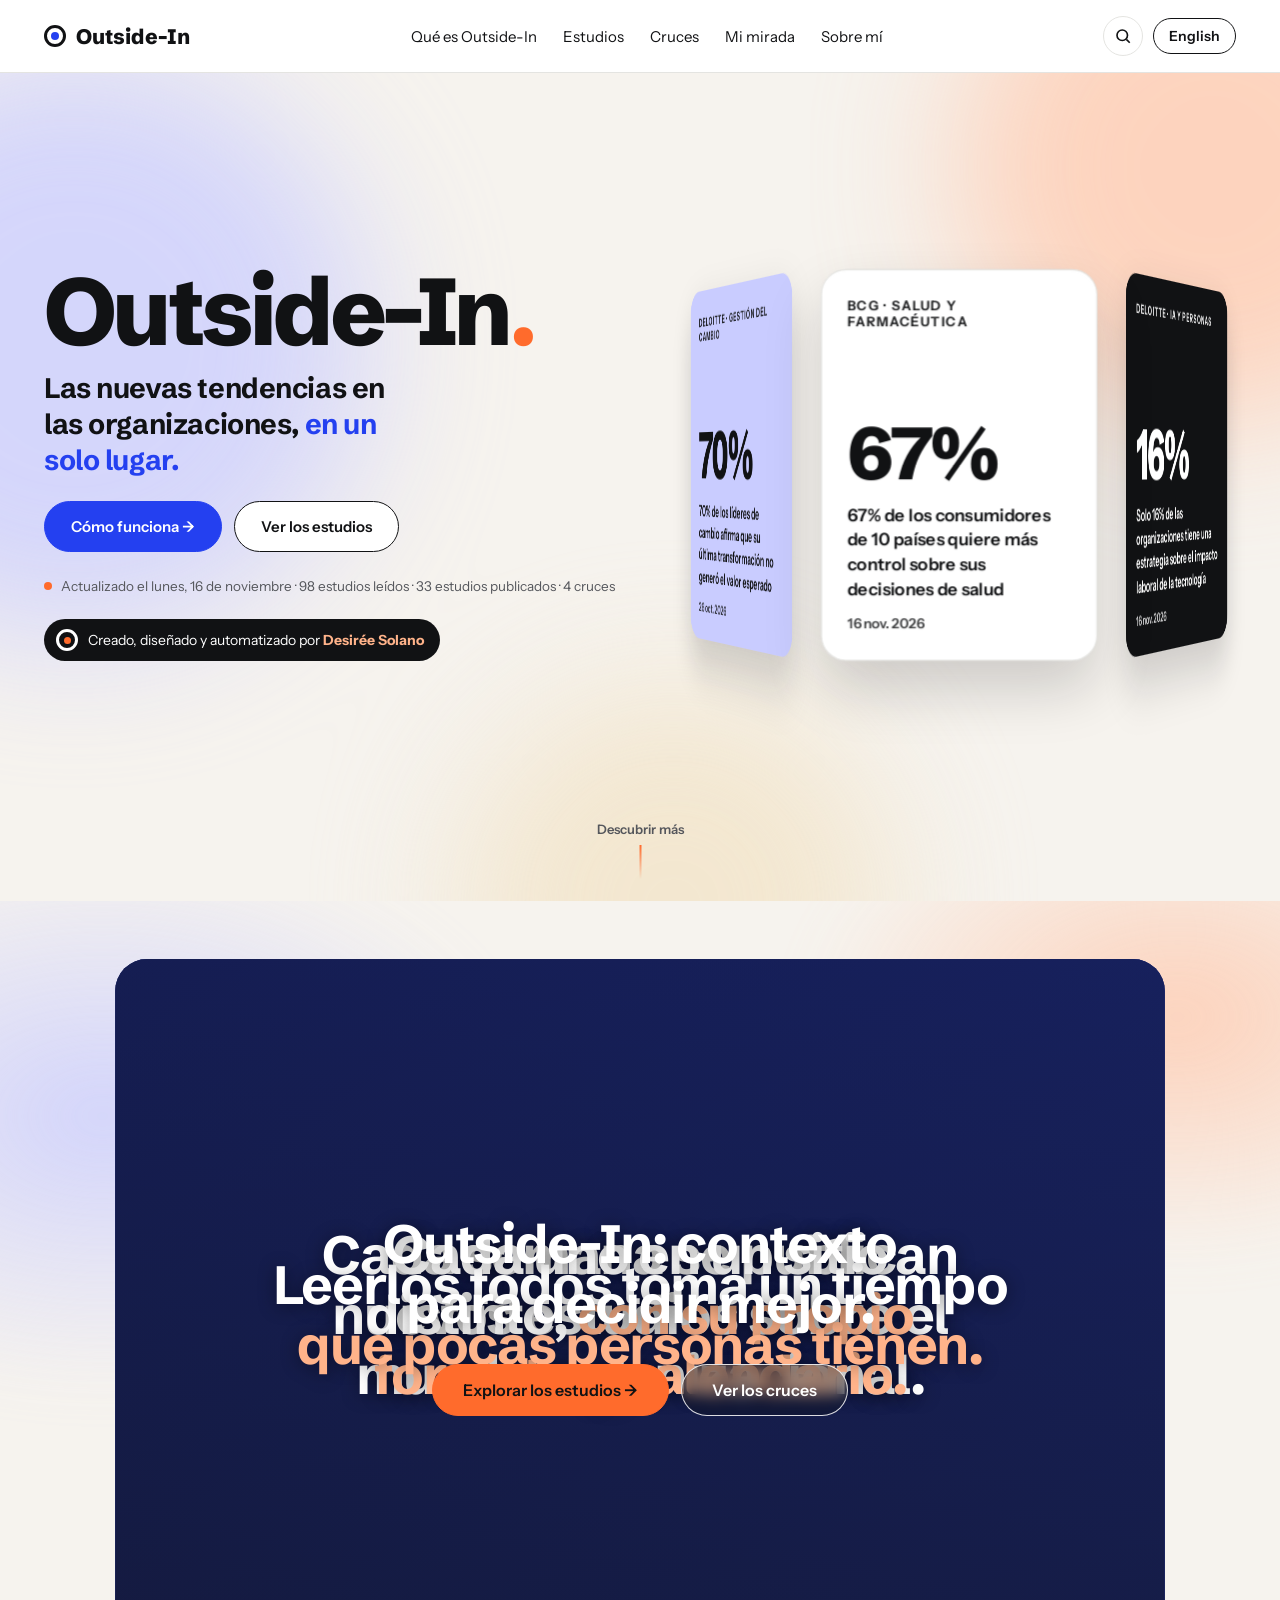
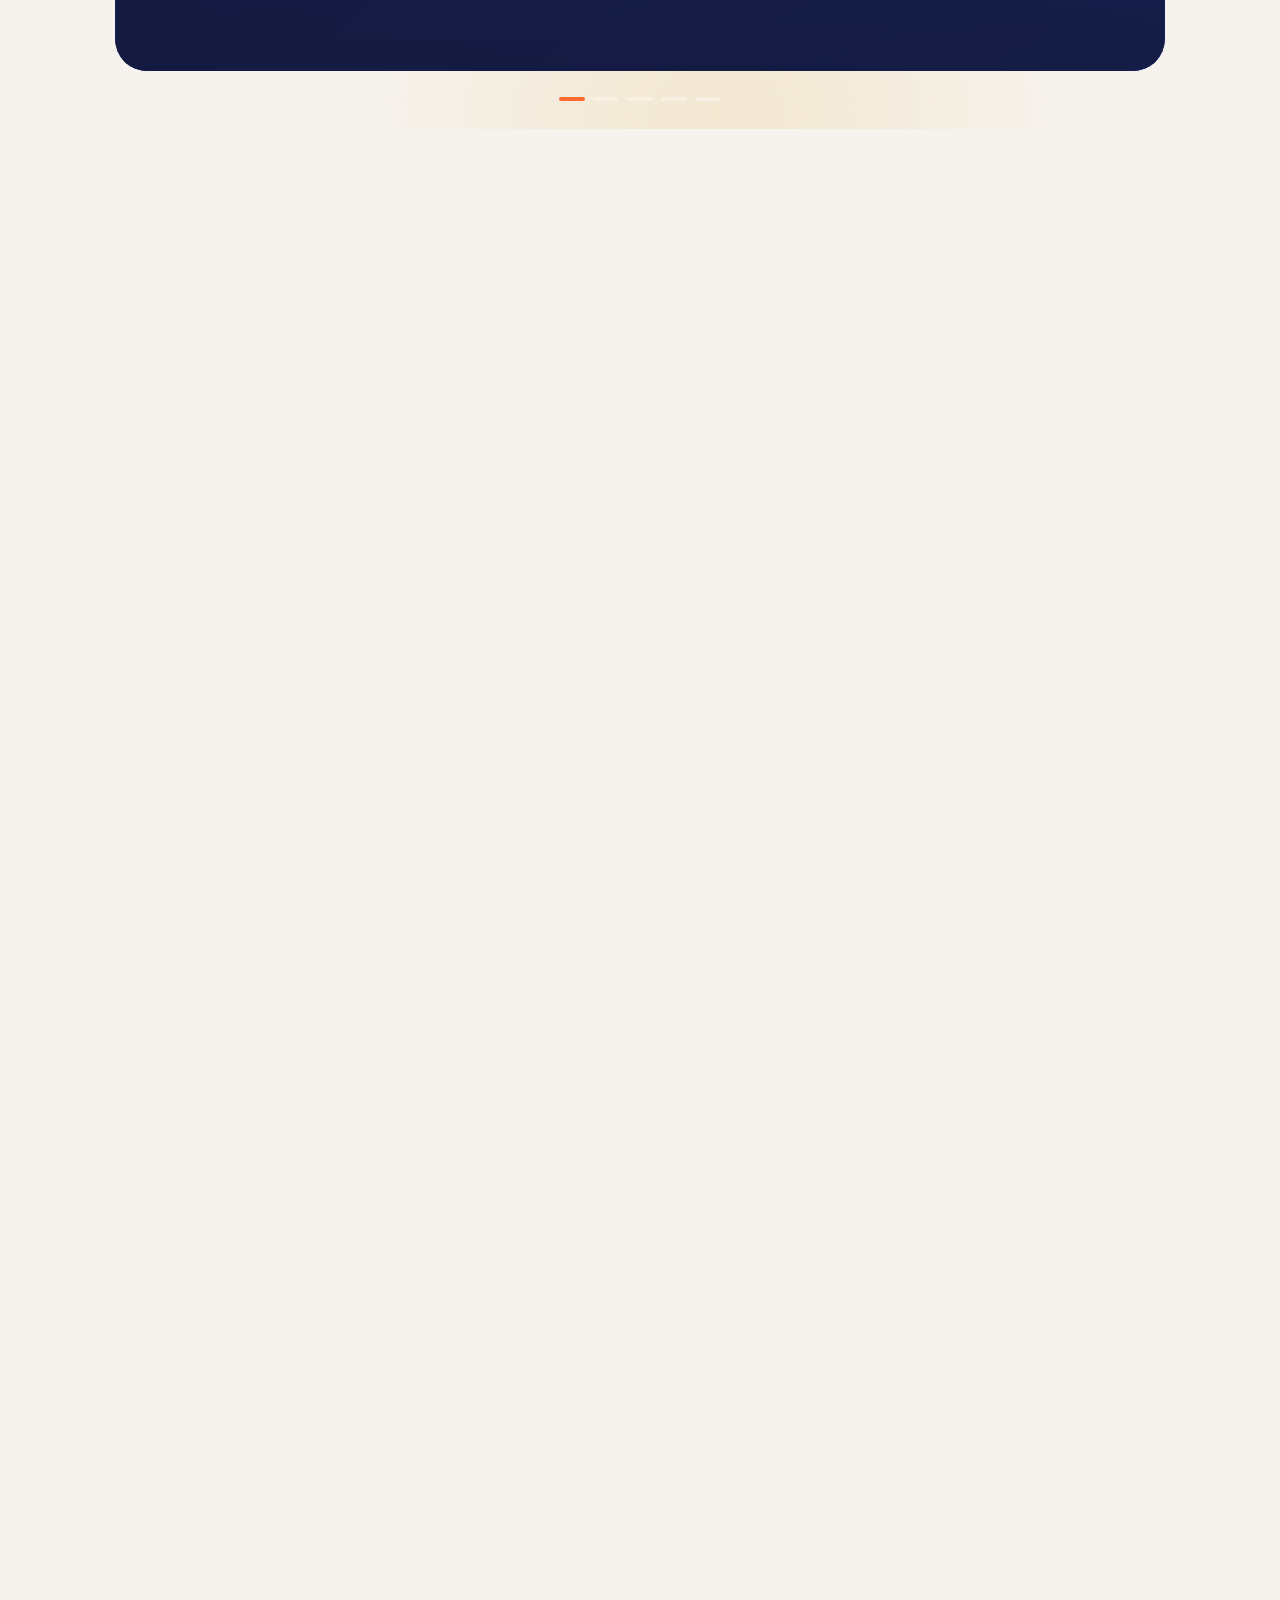
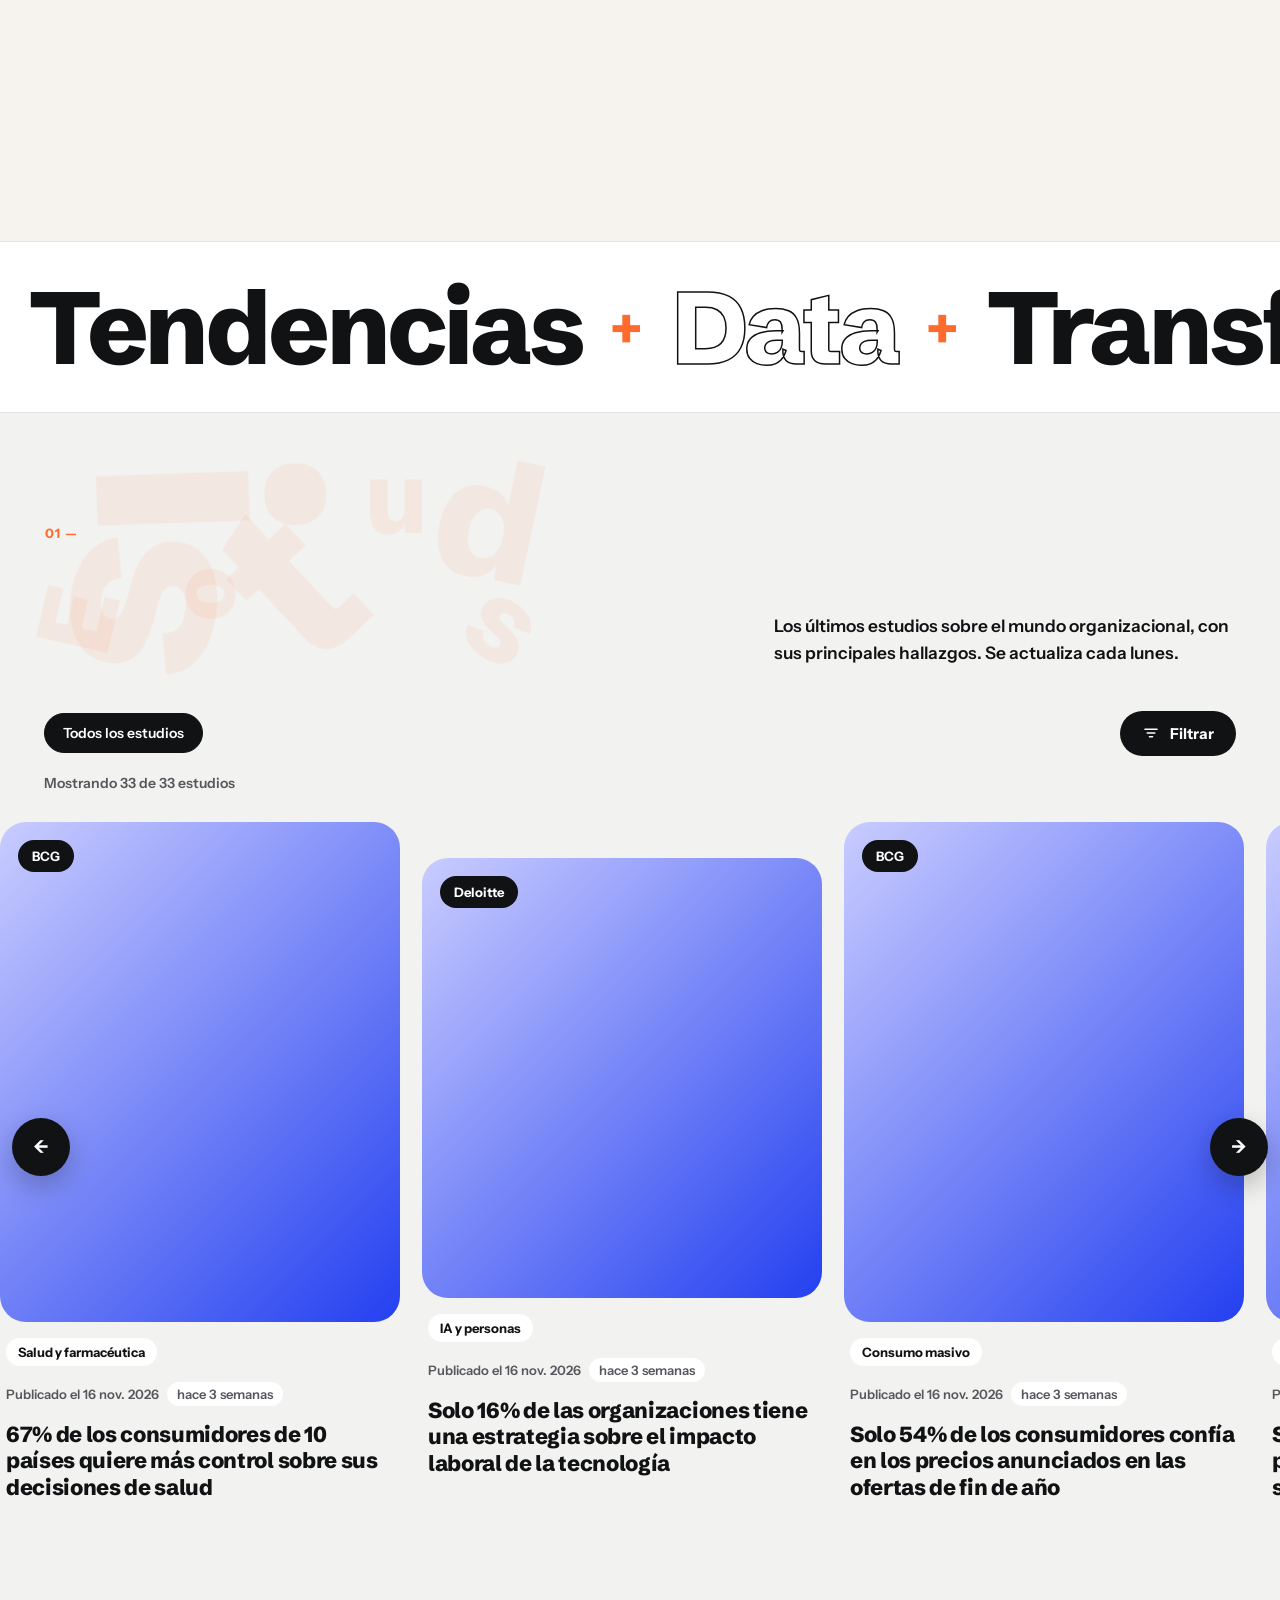
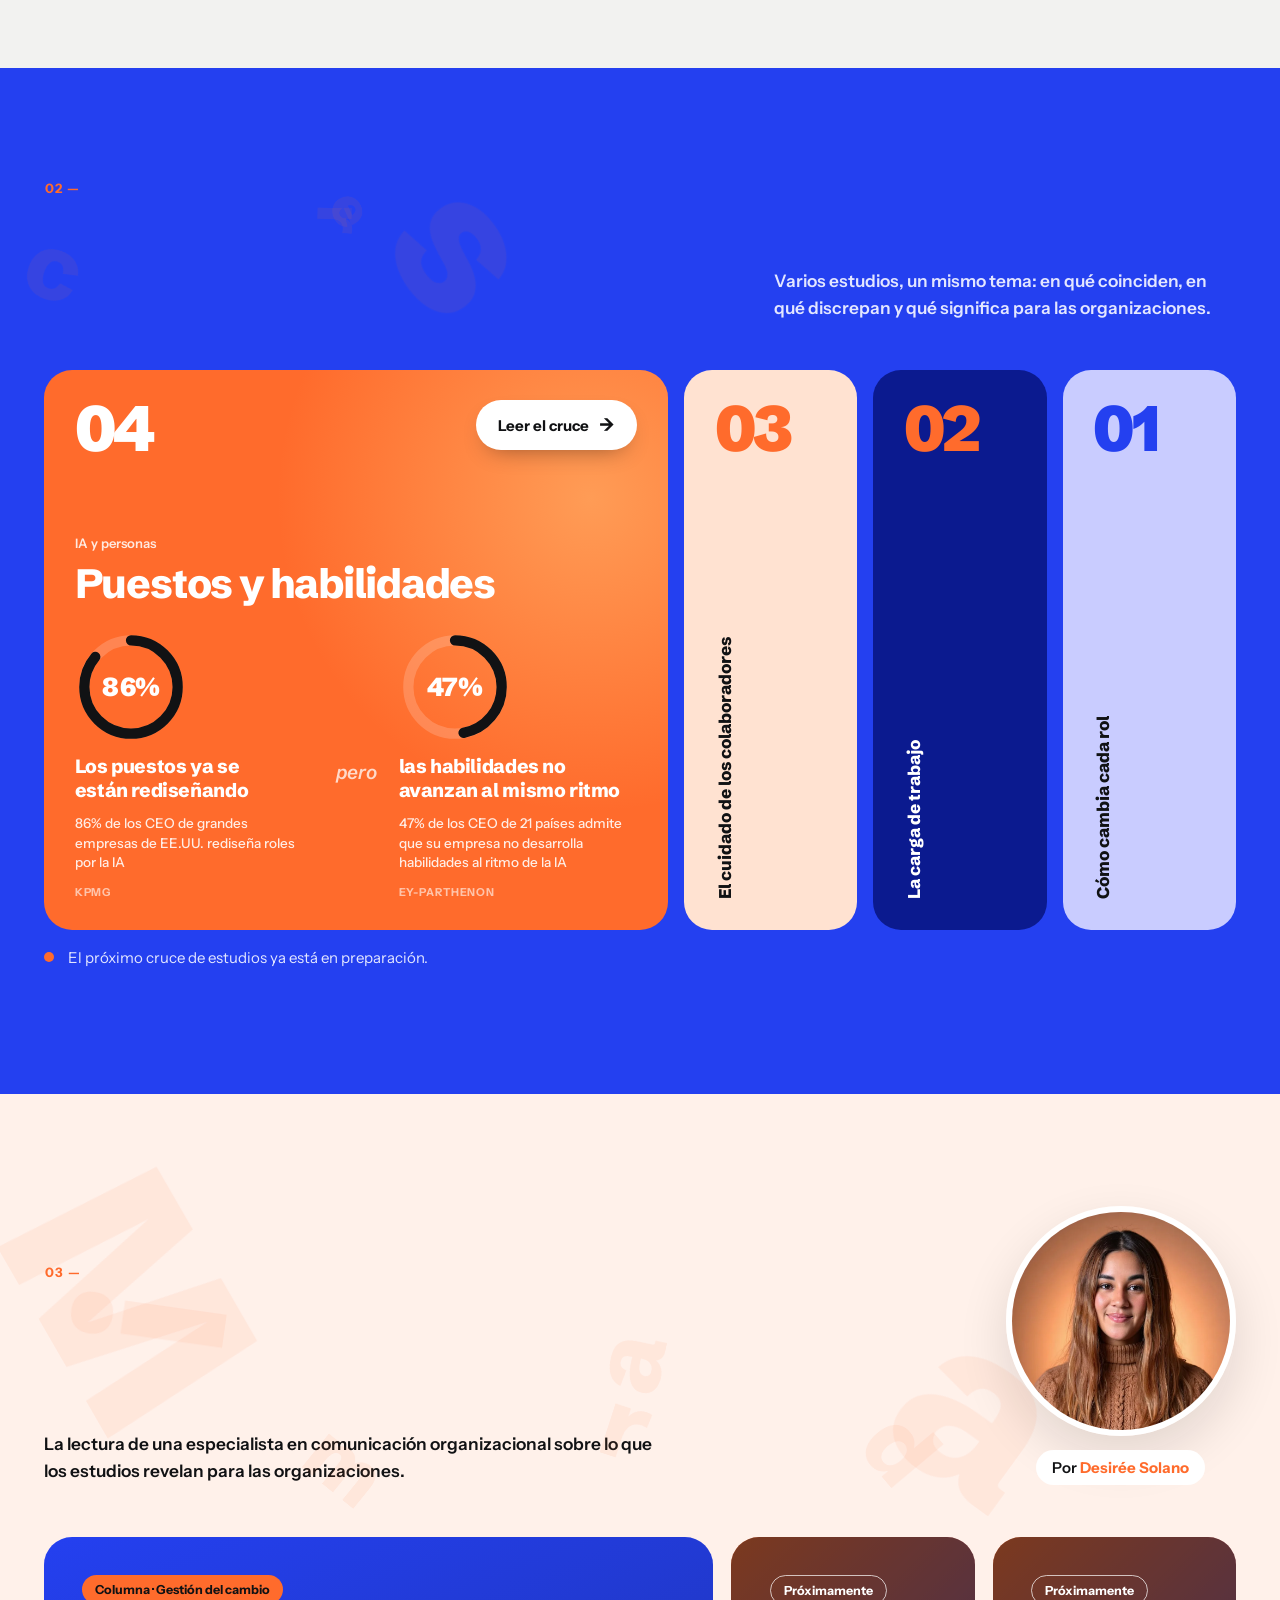
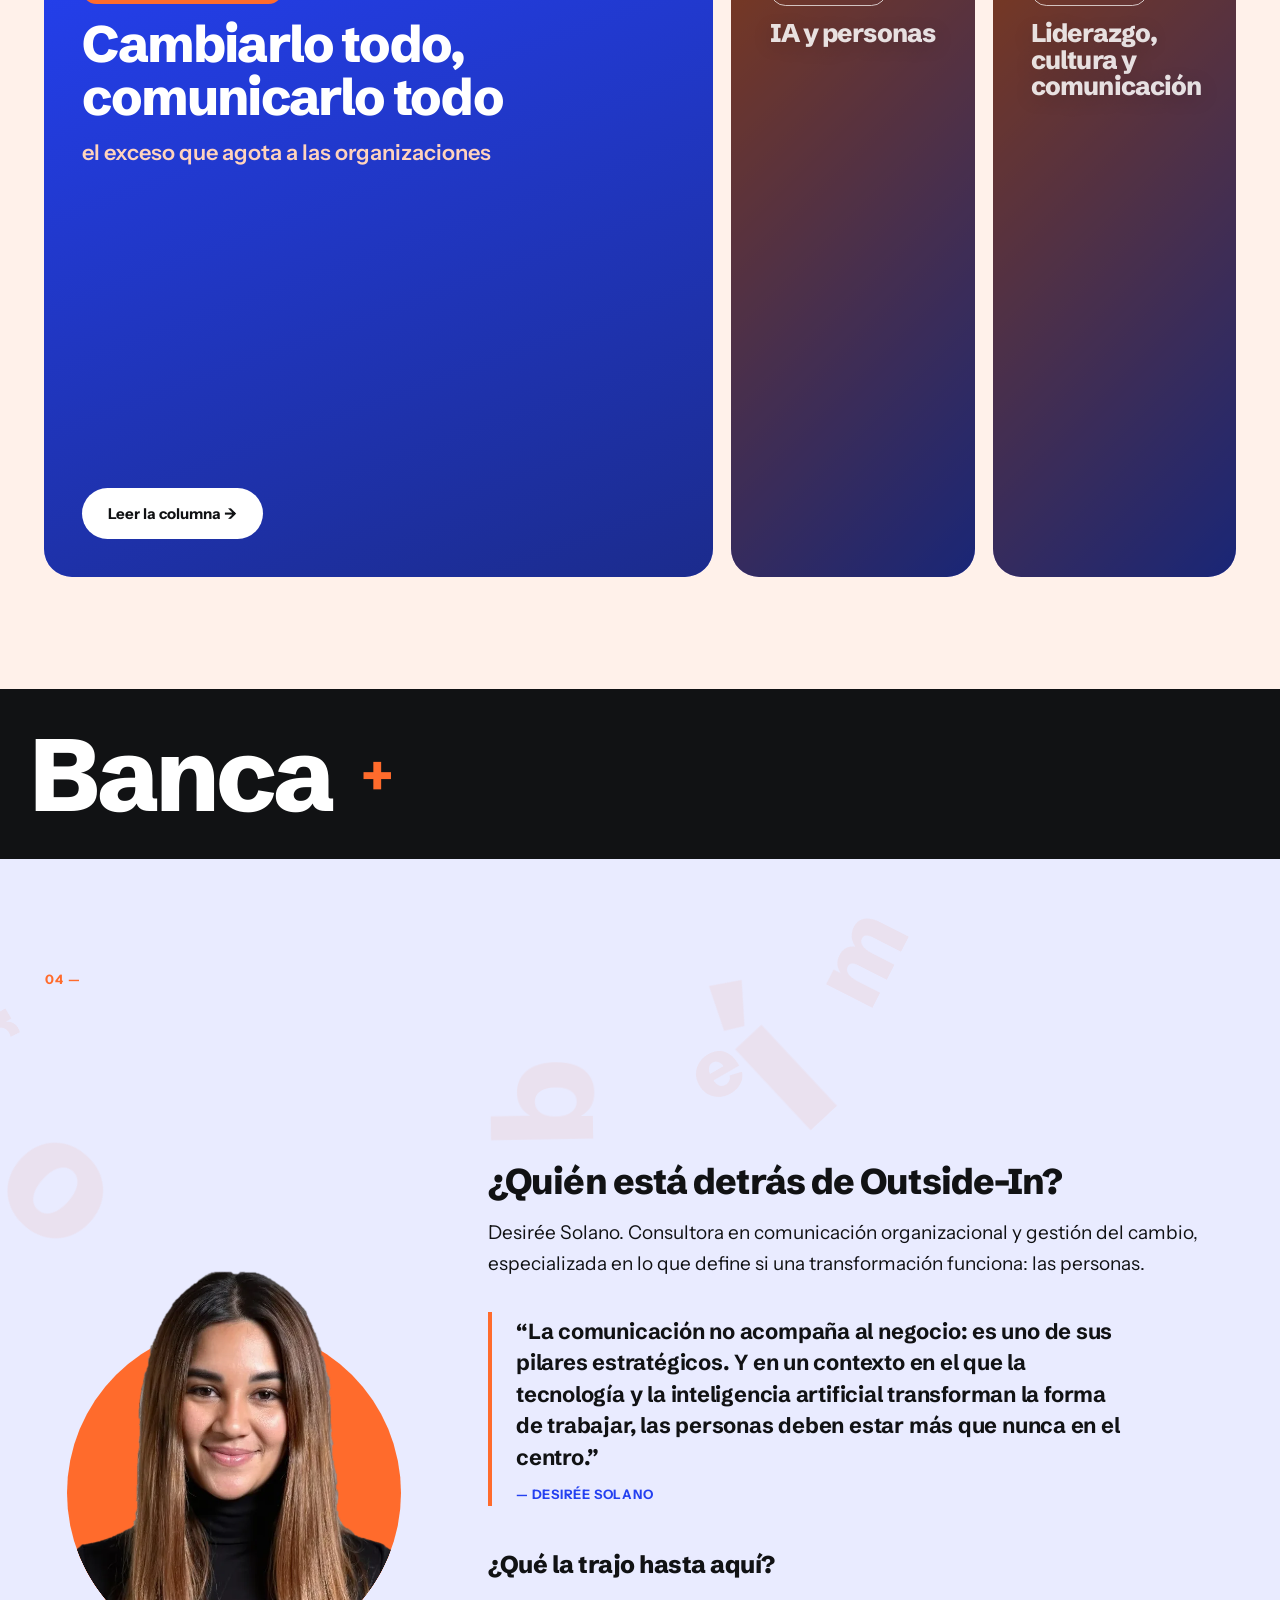
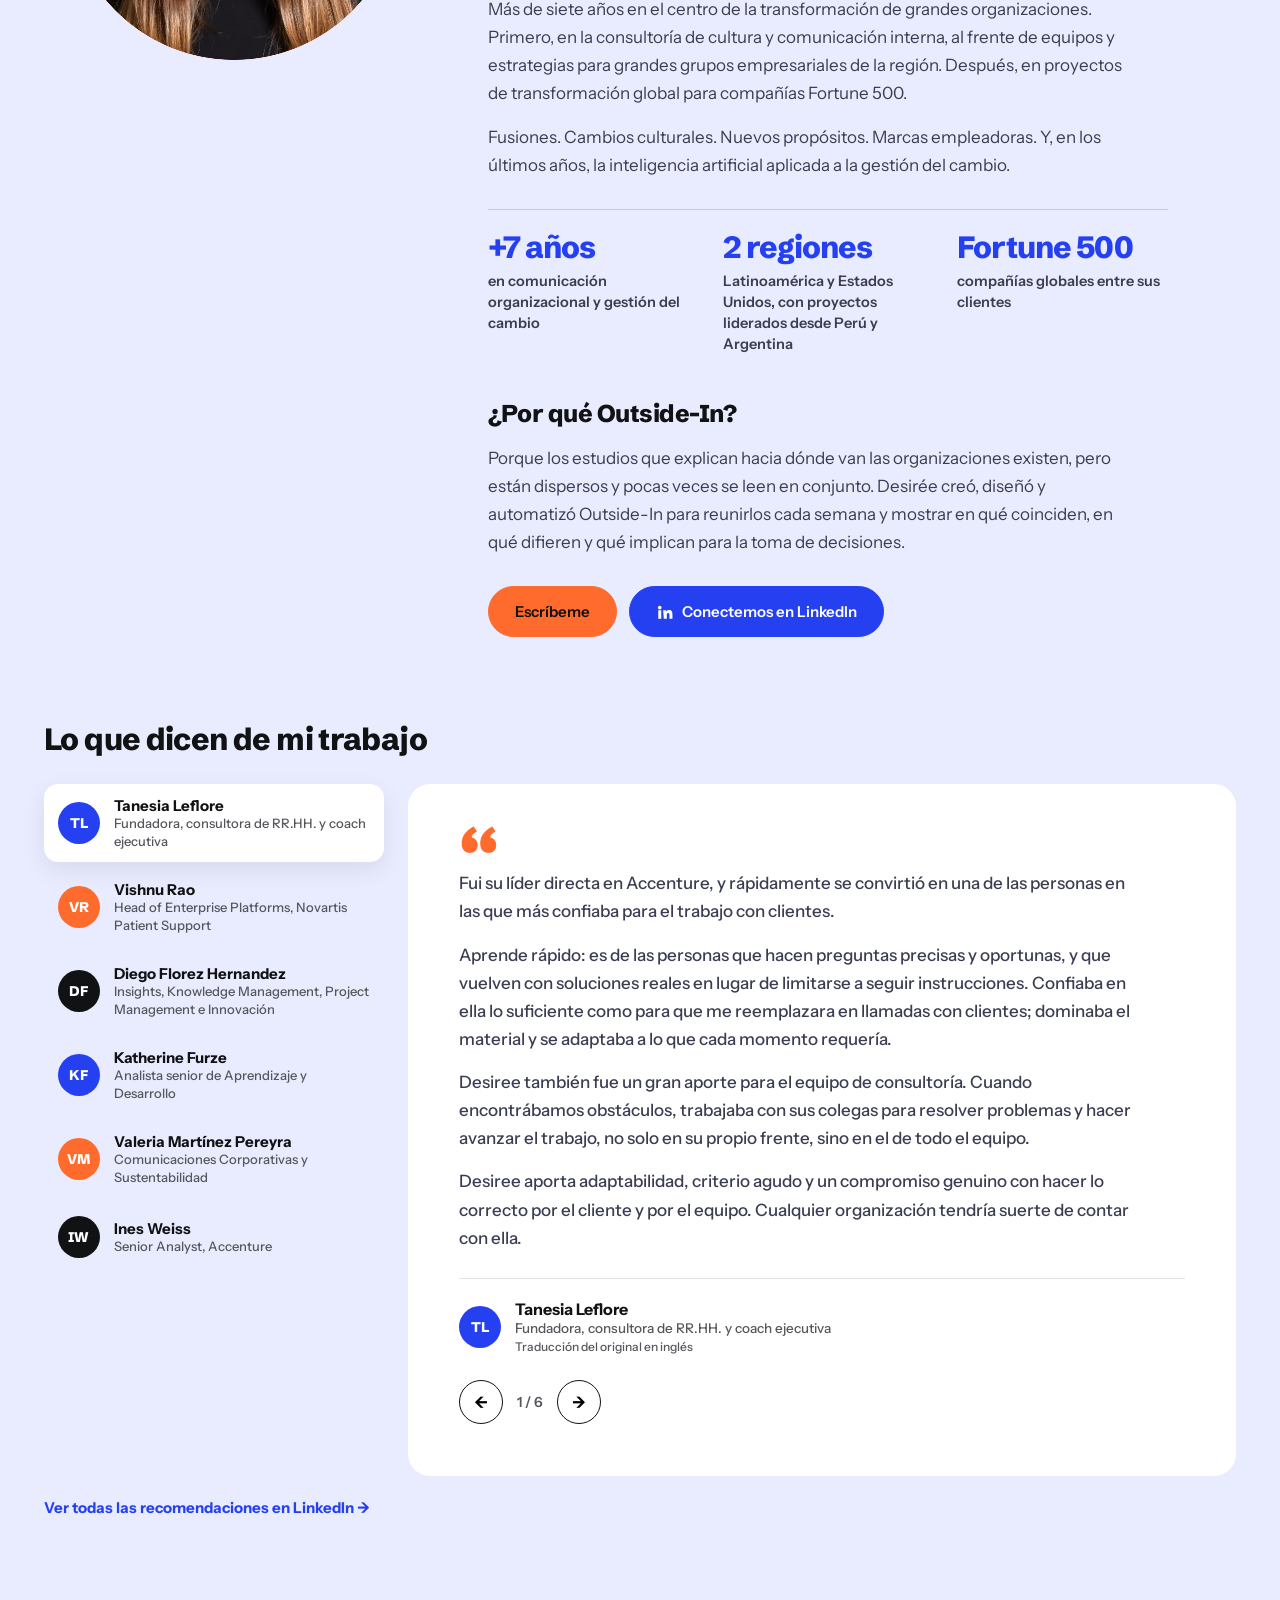
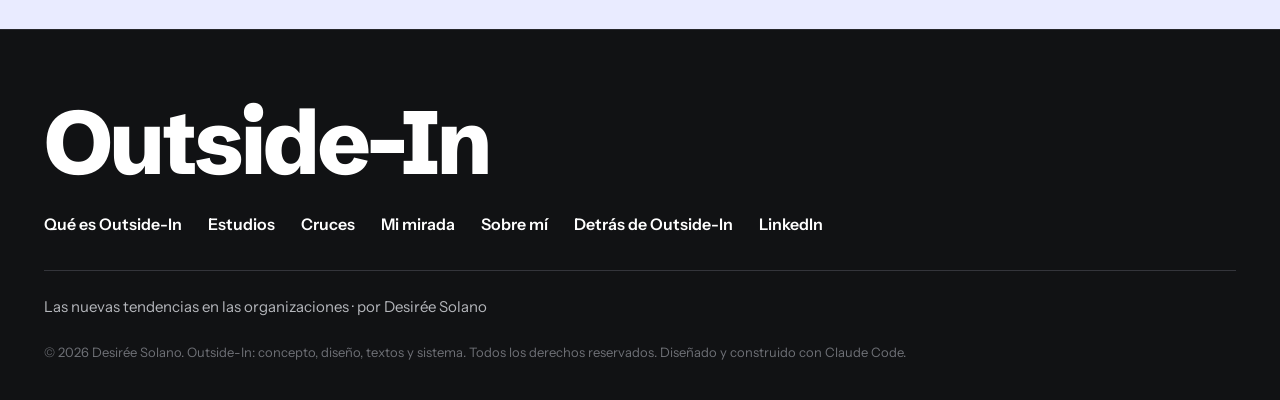
==== commit 64e5a3bb: "Cruces: la descripción dice en qué coinciden y en qué discrepan los estudios (español e inglés) Co-A" ====
--- a/index.html
+++ b/index.html
@@ -718,7 +718,7 @@
   <section class="sec insights" id="insights">
     <div class="envoltura">
       <div class="sec-cab"><h2 class="palabra" data-numero="02">Cruces</h2>
-      <p class="sub">Varios estudios, un mismo tema: en qué coinciden y qué significa para las organizaciones.</p></div>
+      <p class="sub">Varios estudios, un mismo tema: en qué coinciden, en qué discrepan y qué significa para las organizaciones.</p></div>
       <div class="paneles-c" id="cruces-paneles"></div>
       <p class="proximo">El próximo cruce de estudios ya está en preparación.</p>
     </div>
@@ -783,17 +783,17 @@
   </div>
 </footer>
 
-<script src="js/config.js?v=202611172200"></script>
-<script src="js/textos.js?v=202611172200"></script>
-<script src="js/datos.js?v=202611172200"></script>
-<script src="js/contador.js?v=202611172200"></script>
-<script src="js/buscador.js?v=202611172200"></script>
-<script src="js/imagenes.js?v=202611172200"></script>
-<script src="js/insights.js?v=202611172200"></script>
-<script src="js/columnas.js?v=202611172200"></script>
-<script src="js/radar.js?v=202611172200"></script>
-<script src="js/traduccion.js?v=202611172200"></script>
-<script src="js/metricas.js?v=202611172200"></script>
+<script src="js/config.js?v=202611172215"></script>
+<script src="js/textos.js?v=202611172215"></script>
+<script src="js/datos.js?v=202611172215"></script>
+<script src="js/contador.js?v=202611172215"></script>
+<script src="js/buscador.js?v=202611172215"></script>
+<script src="js/imagenes.js?v=202611172215"></script>
+<script src="js/insights.js?v=202611172215"></script>
+<script src="js/columnas.js?v=202611172215"></script>
+<script src="js/radar.js?v=202611172215"></script>
+<script src="js/traduccion.js?v=202611172215"></script>
+<script src="js/metricas.js?v=202611172215"></script>
 <script>
 (function(){
   const reducido = window.matchMedia && matchMedia('(prefers-reduced-motion: reduce)').matches;
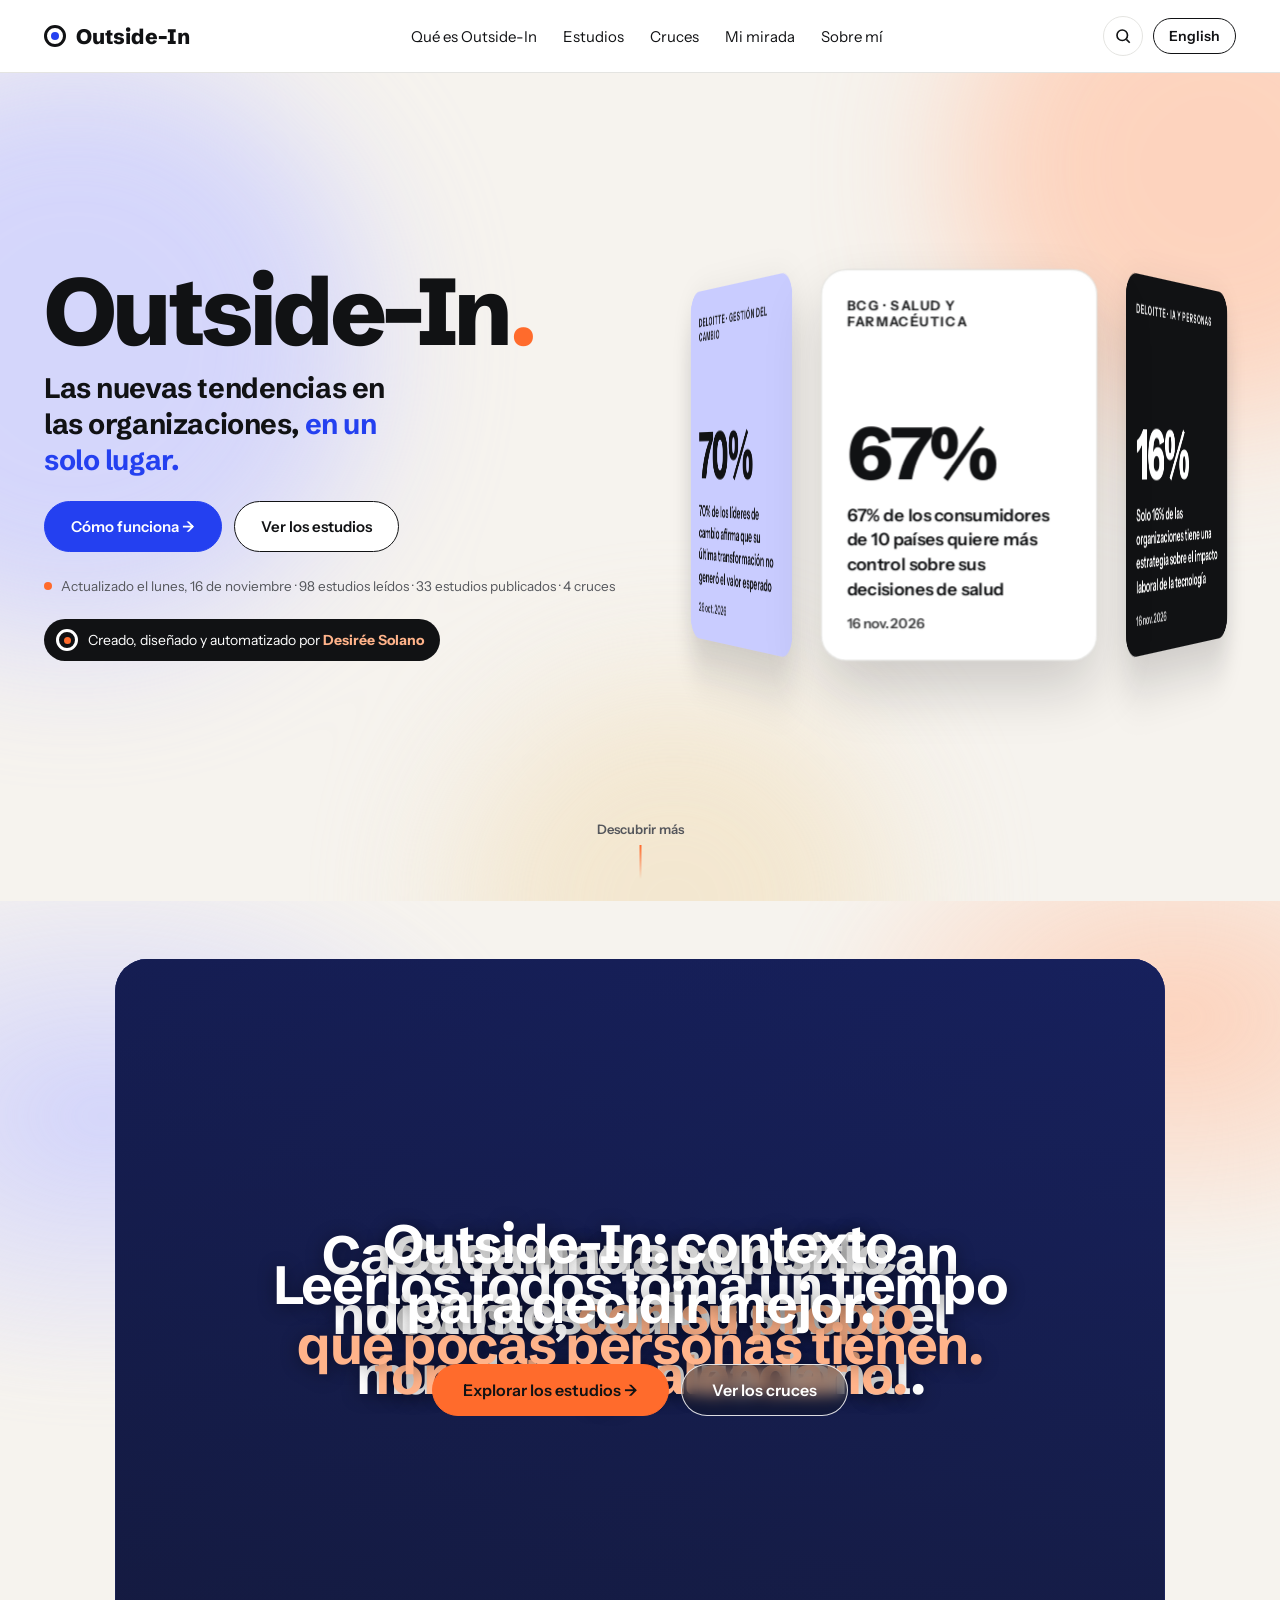
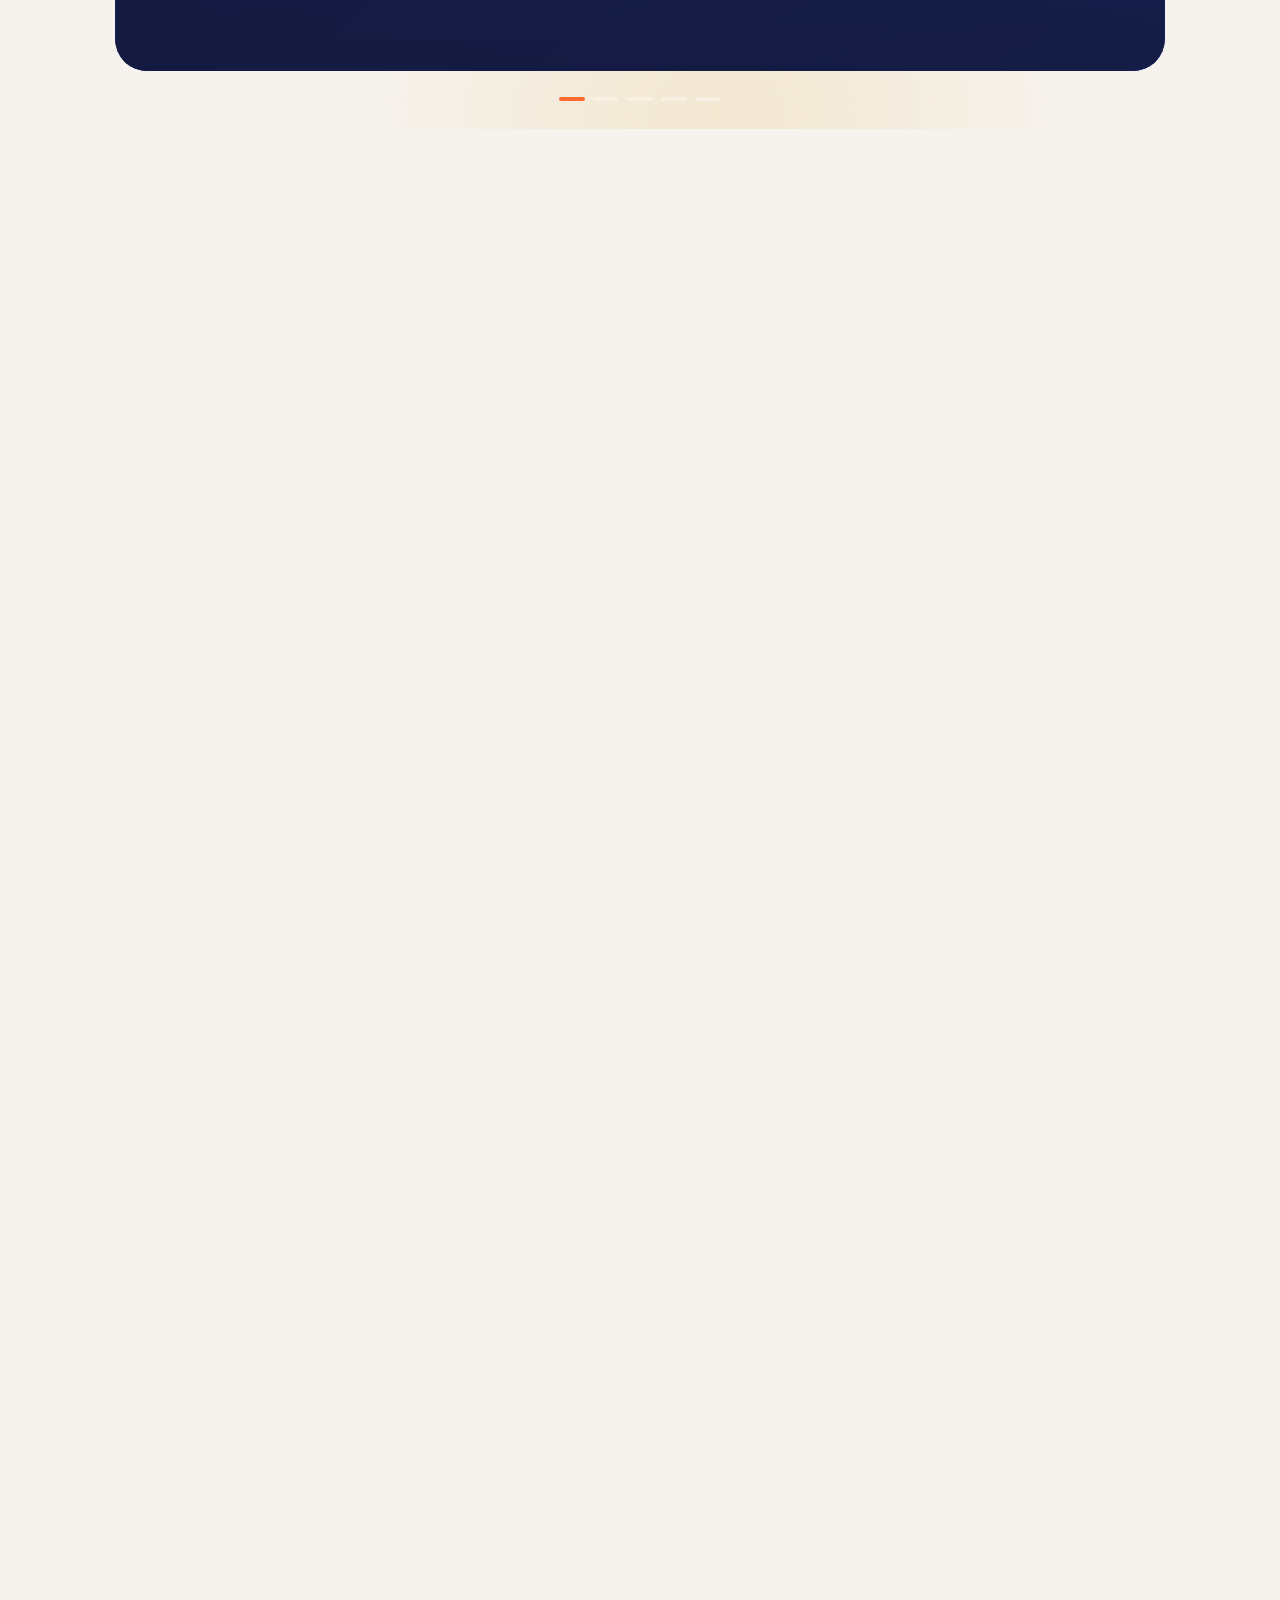
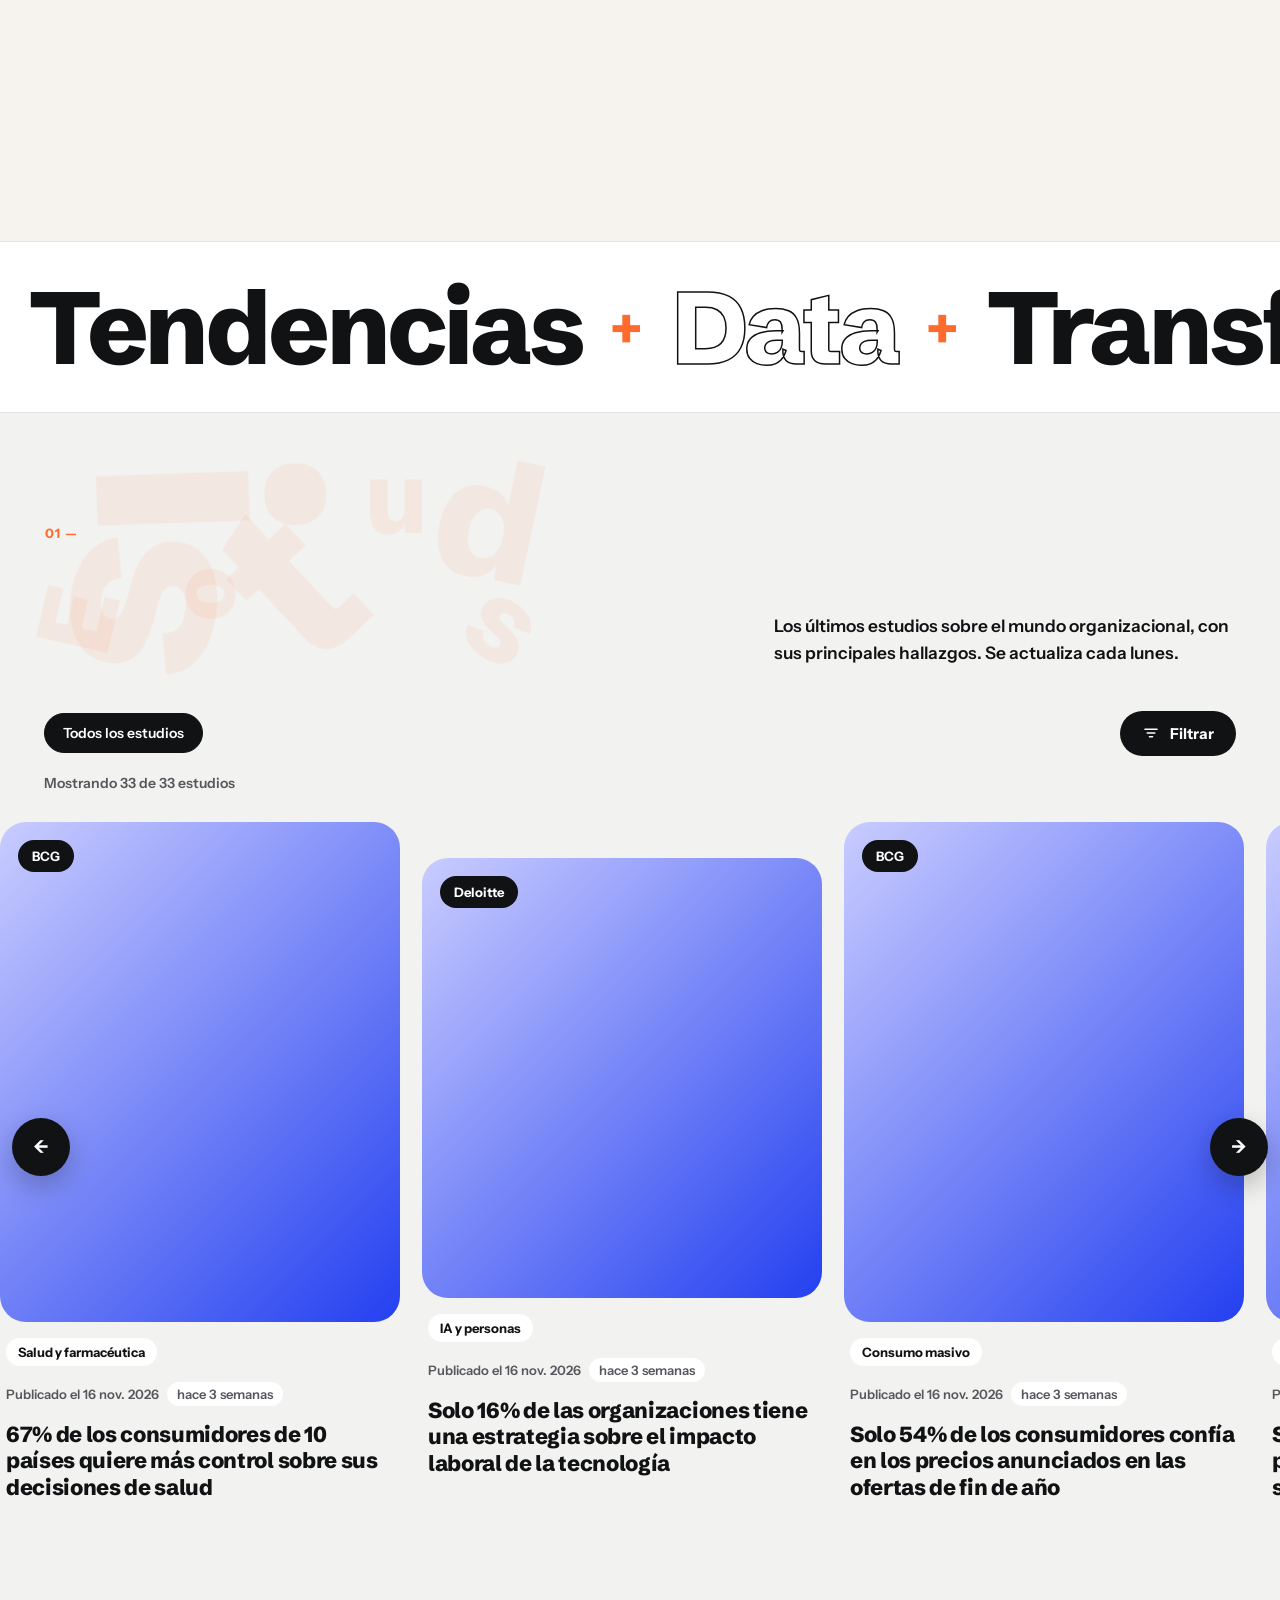
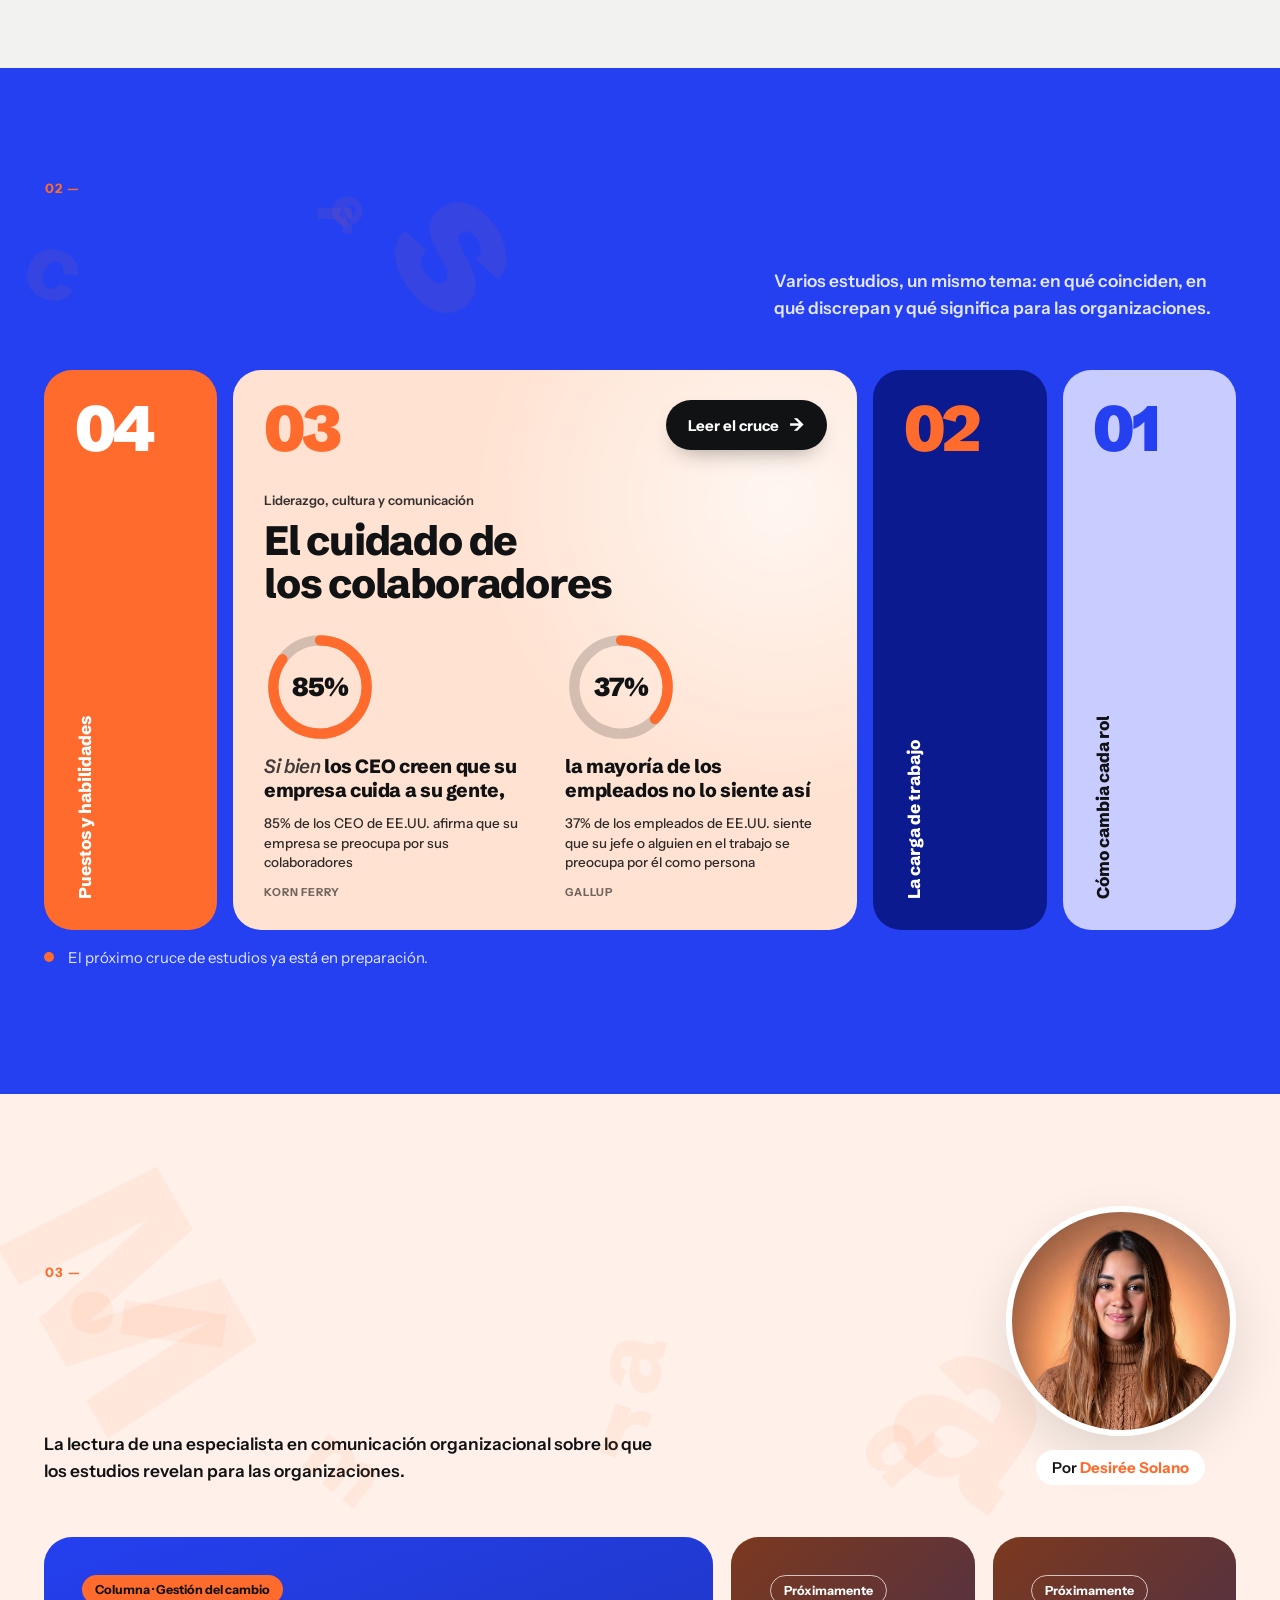
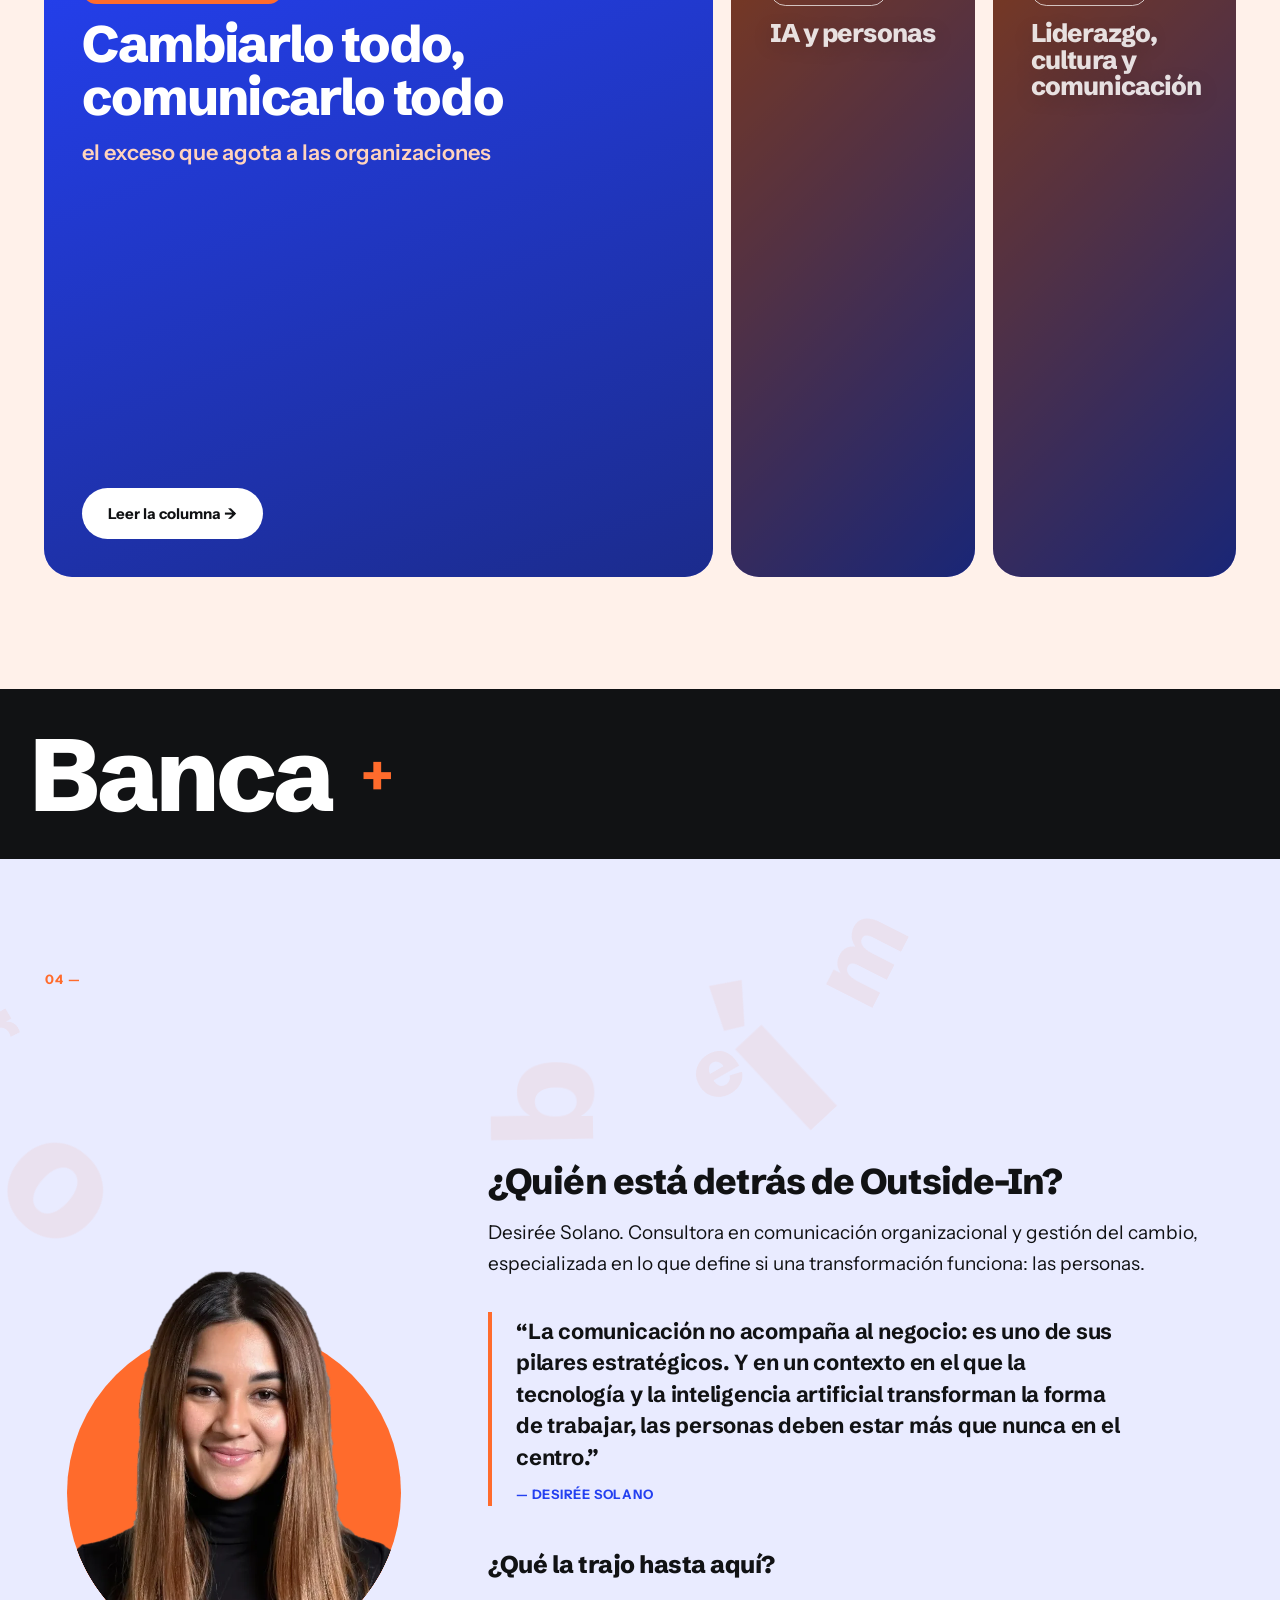
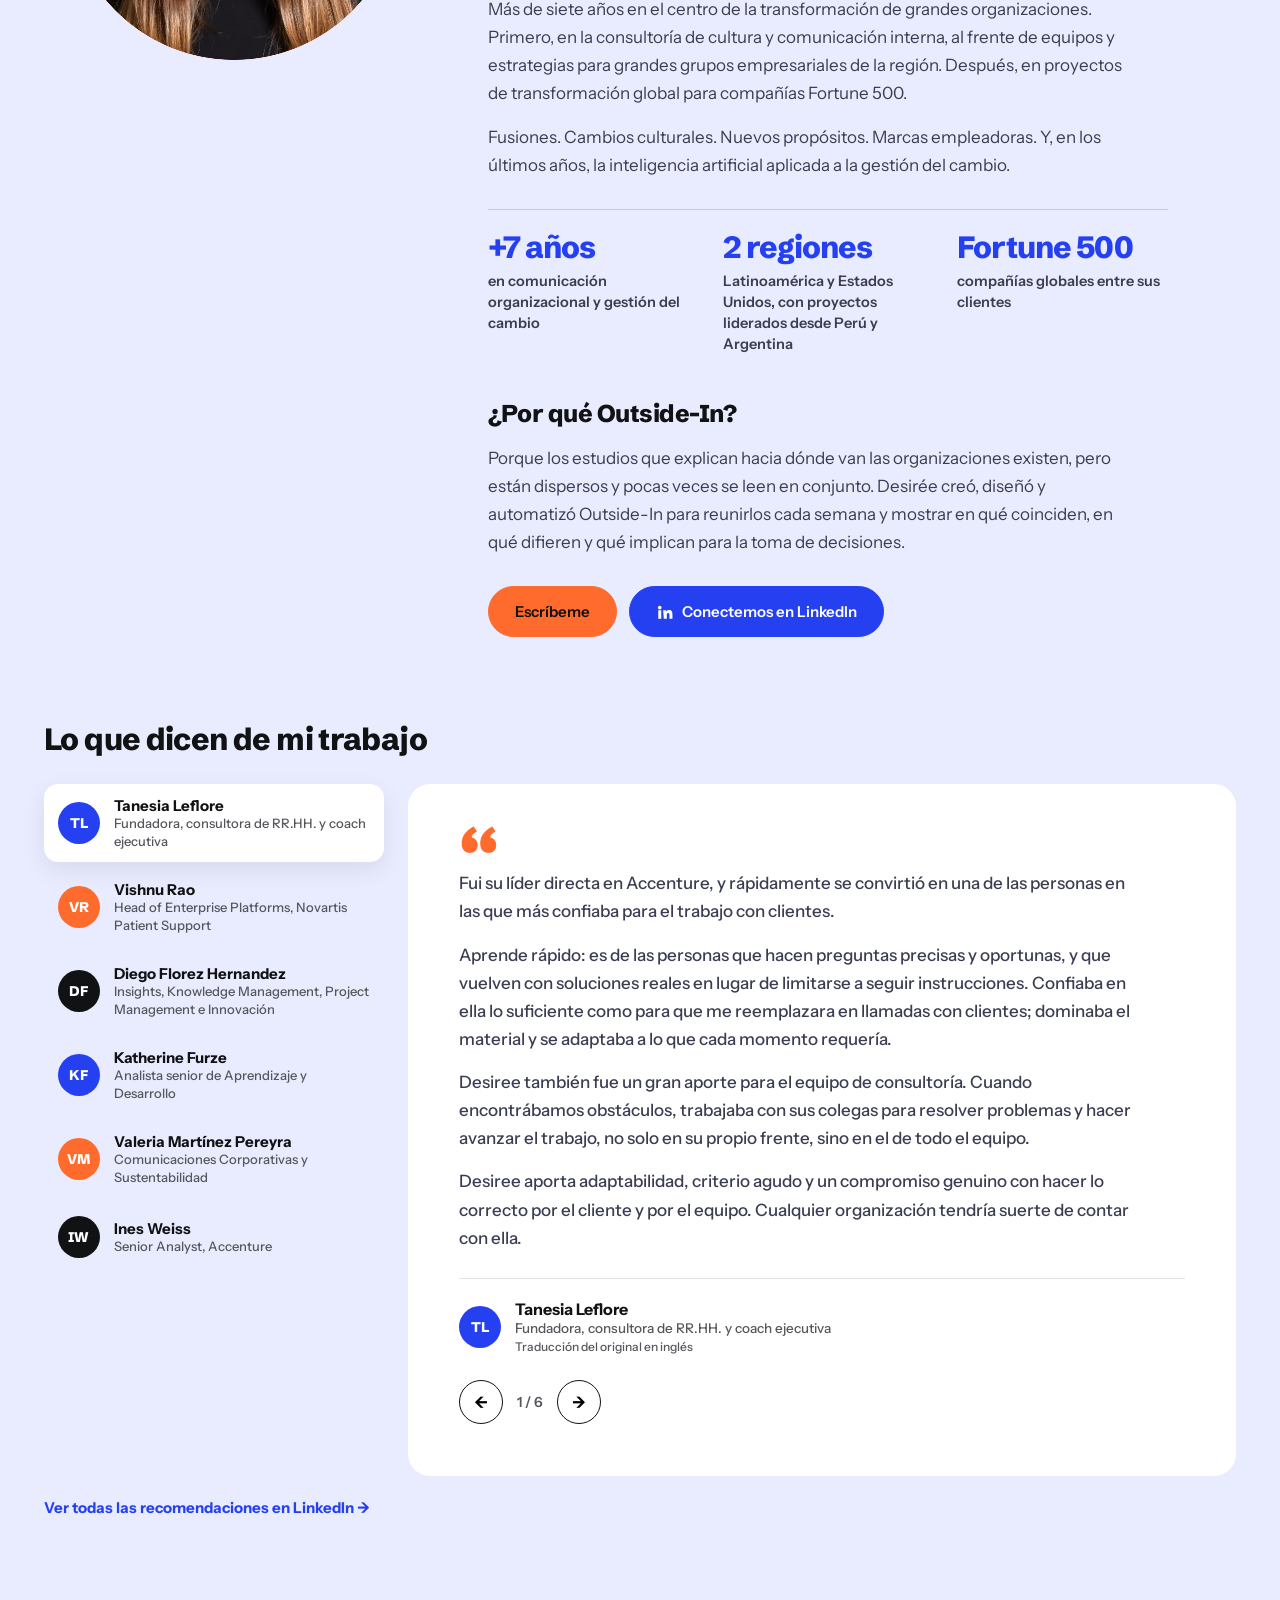
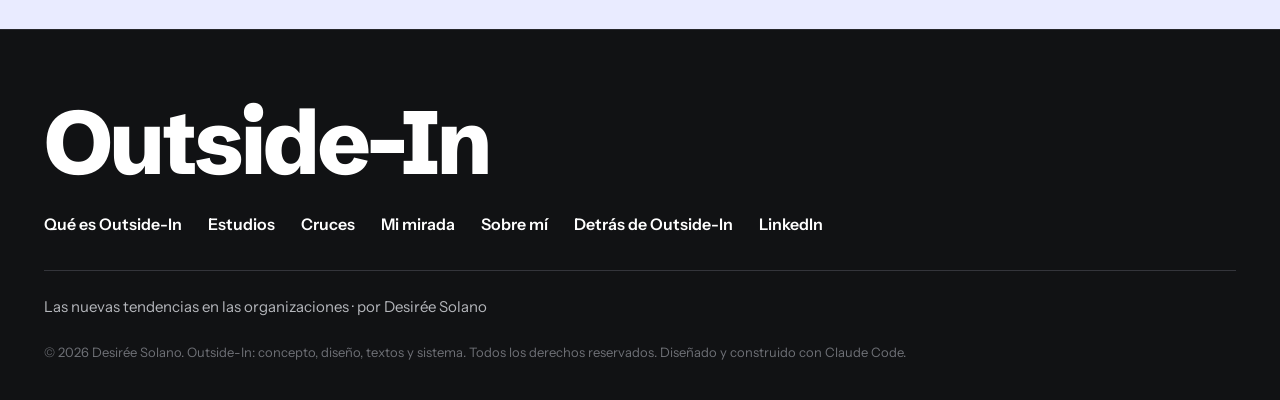
==== commit a4e29d30: "Columna 1, hallazgo 03: redacción más clara de cómo cada rol vive el mismo cambio (español e inglés)" ====
--- a/index.html
+++ b/index.html
@@ -783,17 +783,17 @@
   </div>
 </footer>
 
-<script src="js/config.js?v=202611172215"></script>
-<script src="js/textos.js?v=202611172215"></script>
-<script src="js/datos.js?v=202611172215"></script>
-<script src="js/contador.js?v=202611172215"></script>
-<script src="js/buscador.js?v=202611172215"></script>
-<script src="js/imagenes.js?v=202611172215"></script>
-<script src="js/insights.js?v=202611172215"></script>
-<script src="js/columnas.js?v=202611172215"></script>
-<script src="js/radar.js?v=202611172215"></script>
-<script src="js/traduccion.js?v=202611172215"></script>
-<script src="js/metricas.js?v=202611172215"></script>
+<script src="js/config.js?v=202611172315"></script>
+<script src="js/textos.js?v=202611172315"></script>
+<script src="js/datos.js?v=202611172315"></script>
+<script src="js/contador.js?v=202611172315"></script>
+<script src="js/buscador.js?v=202611172315"></script>
+<script src="js/imagenes.js?v=202611172315"></script>
+<script src="js/insights.js?v=202611172315"></script>
+<script src="js/columnas.js?v=202611172315"></script>
+<script src="js/radar.js?v=202611172315"></script>
+<script src="js/traduccion.js?v=202611172315"></script>
+<script src="js/metricas.js?v=202611172315"></script>
 <script>
 (function(){
   const reducido = window.matchMedia && matchMedia('(prefers-reduced-motion: reduce)').matches;
@@ -1031,7 +1031,8 @@
           [['base-r',0],['valor',1]].forEach(([cl,es])=>{const ci=document.createElementNS(NS,'circle');ci.setAttribute('class',cl);ci.setAttribute('cx','60');ci.setAttribute('cy','60');ci.setAttribute('r',R);if(es){ci.setAttribute('stroke-dasharray',CIRC);ci.style.strokeDashoffset=CIRC;ci.dataset.o=CIRC*(1-v/100);}sv.appendChild(ci);});
           an.append(sv,crear('b',null,dato));c.appendChild(an);
           let po=(EN?d.postura_en:d.postura_es)||'';const h4=crear('h4');
-          if(k===0&&abre){h4.append(crear('i',null,con.charAt(0).toUpperCase()+con.slice(1)+' '),document.createTextNode(po.charAt(0).toLowerCase()+po.slice(1)+','));}
+          // Tras "Si bien"/"While" la primera letra va en minúscula, salvo siglas (CEO, CEOs, IA, AI)
+          if(k===0&&abre){h4.append(crear('i',null,con.charAt(0).toUpperCase()+con.slice(1)+' '),document.createTextNode((/^[A-ZÁÉÍÓÚÑ]{2,}/.test(po)?po:po.charAt(0).toLowerCase()+po.slice(1))+','));}
           else h4.textContent=k===0?po.charAt(0).toUpperCase()+po.slice(1):po;
           c.append(h4,crear('p','prueba-c',dato+' '+(EN?d.texto_en:d.texto_es)),crear('small',null,(h?h.fuente.replace(' AI Institute',''):'')));
           cf.appendChild(c);if(k===0)cf.appendChild(crear('i','con-c',abre?'':con));
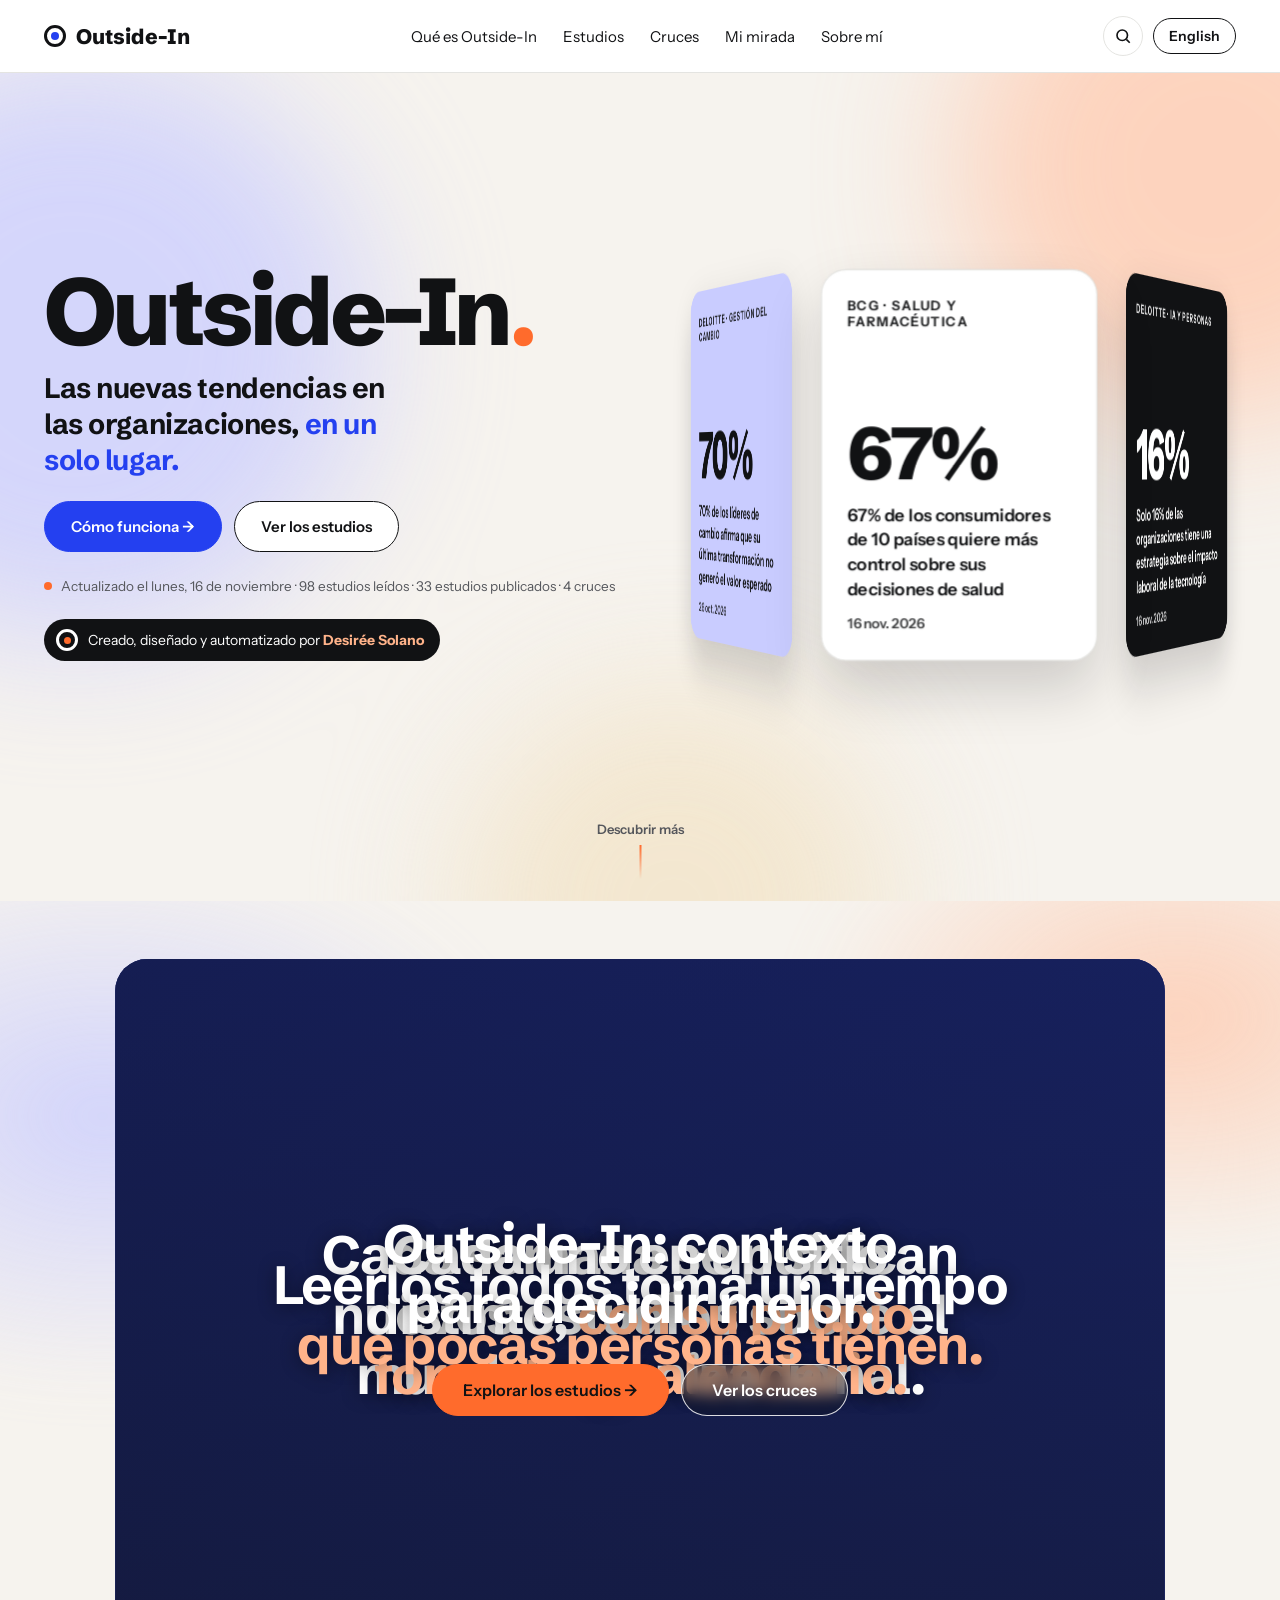
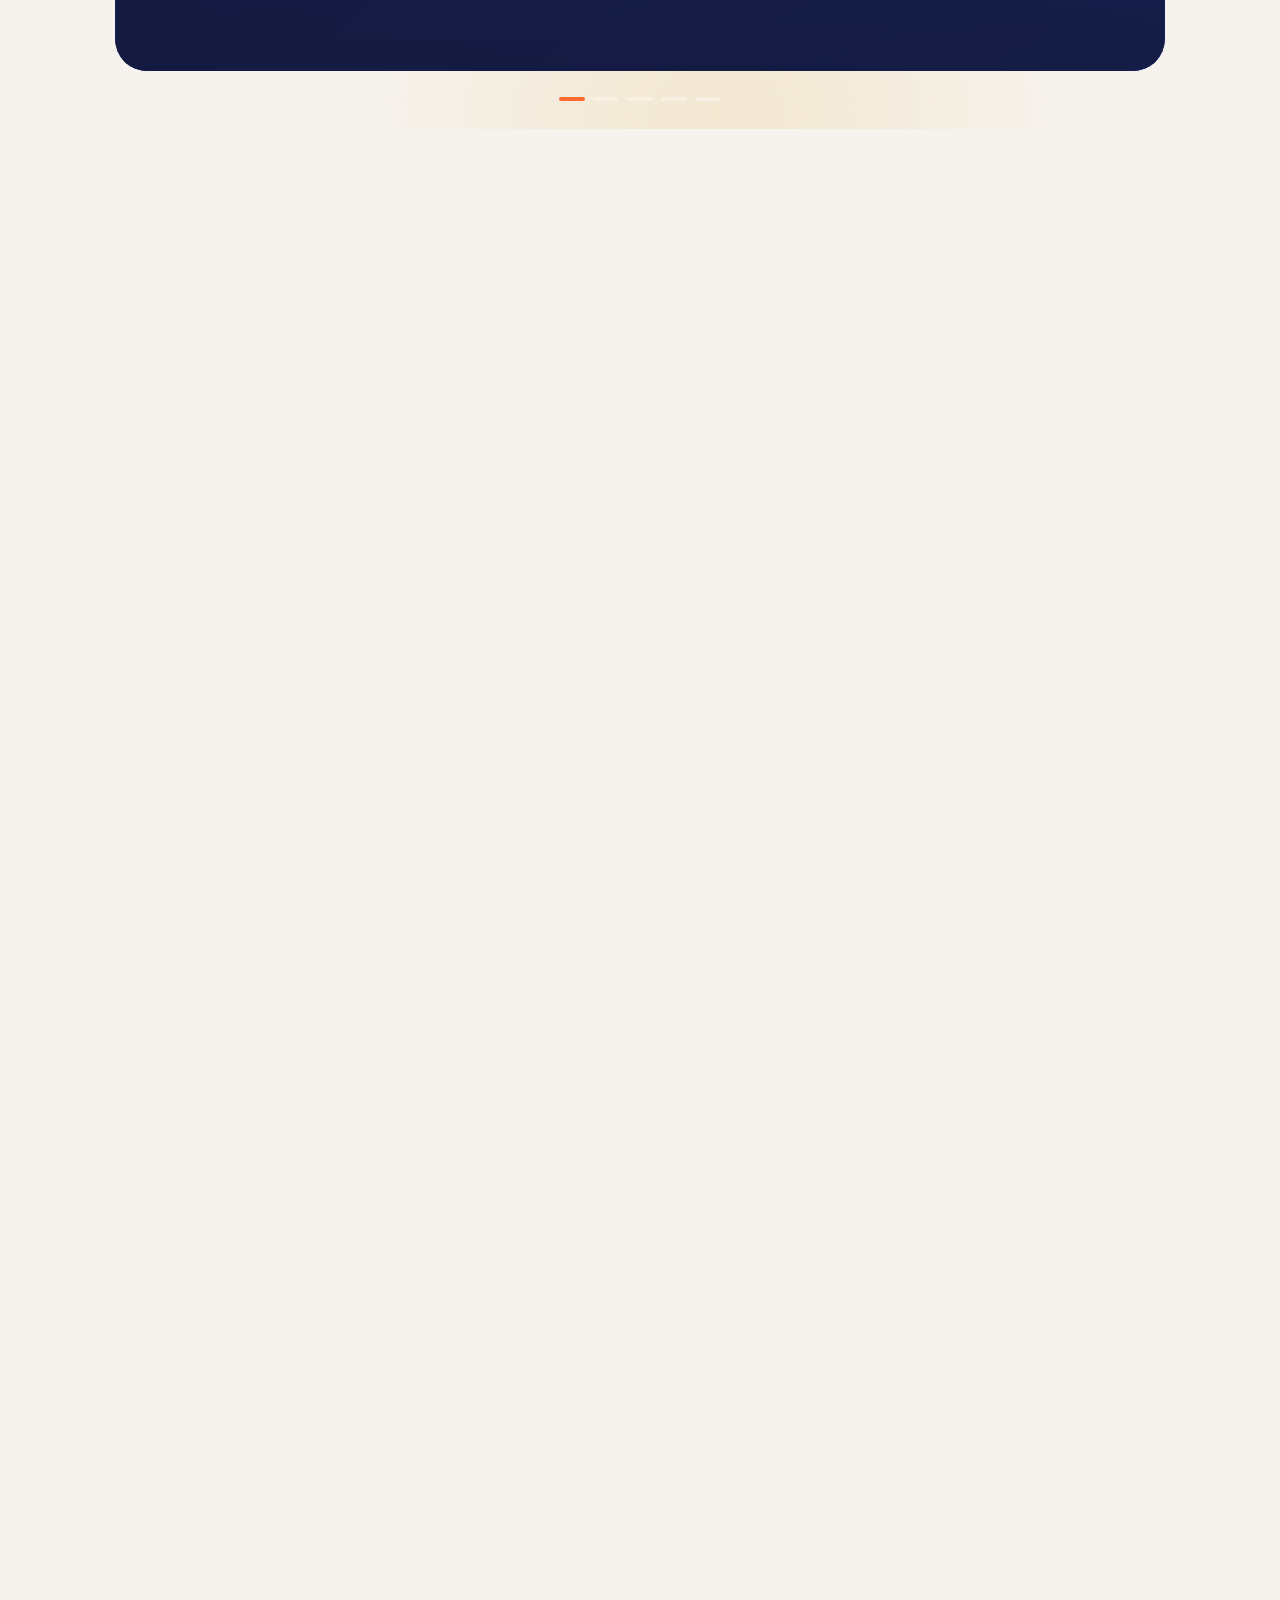
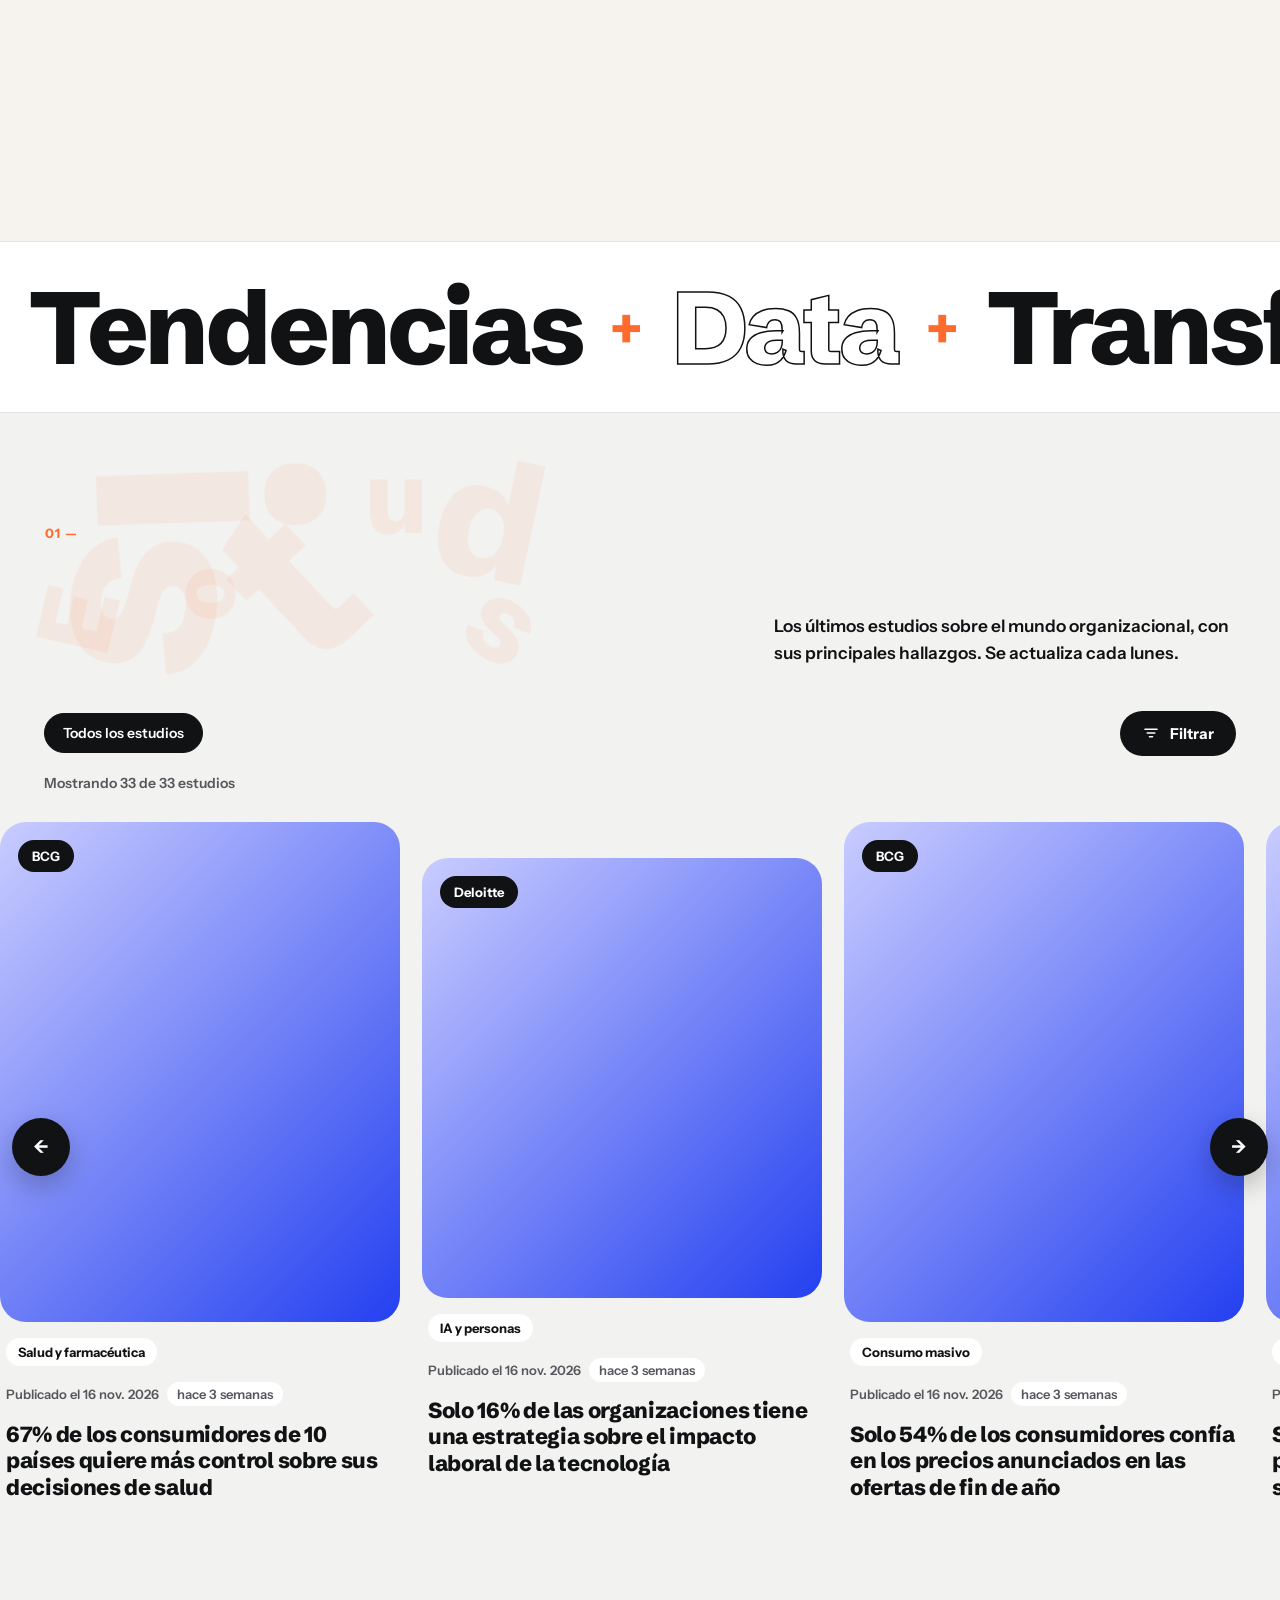
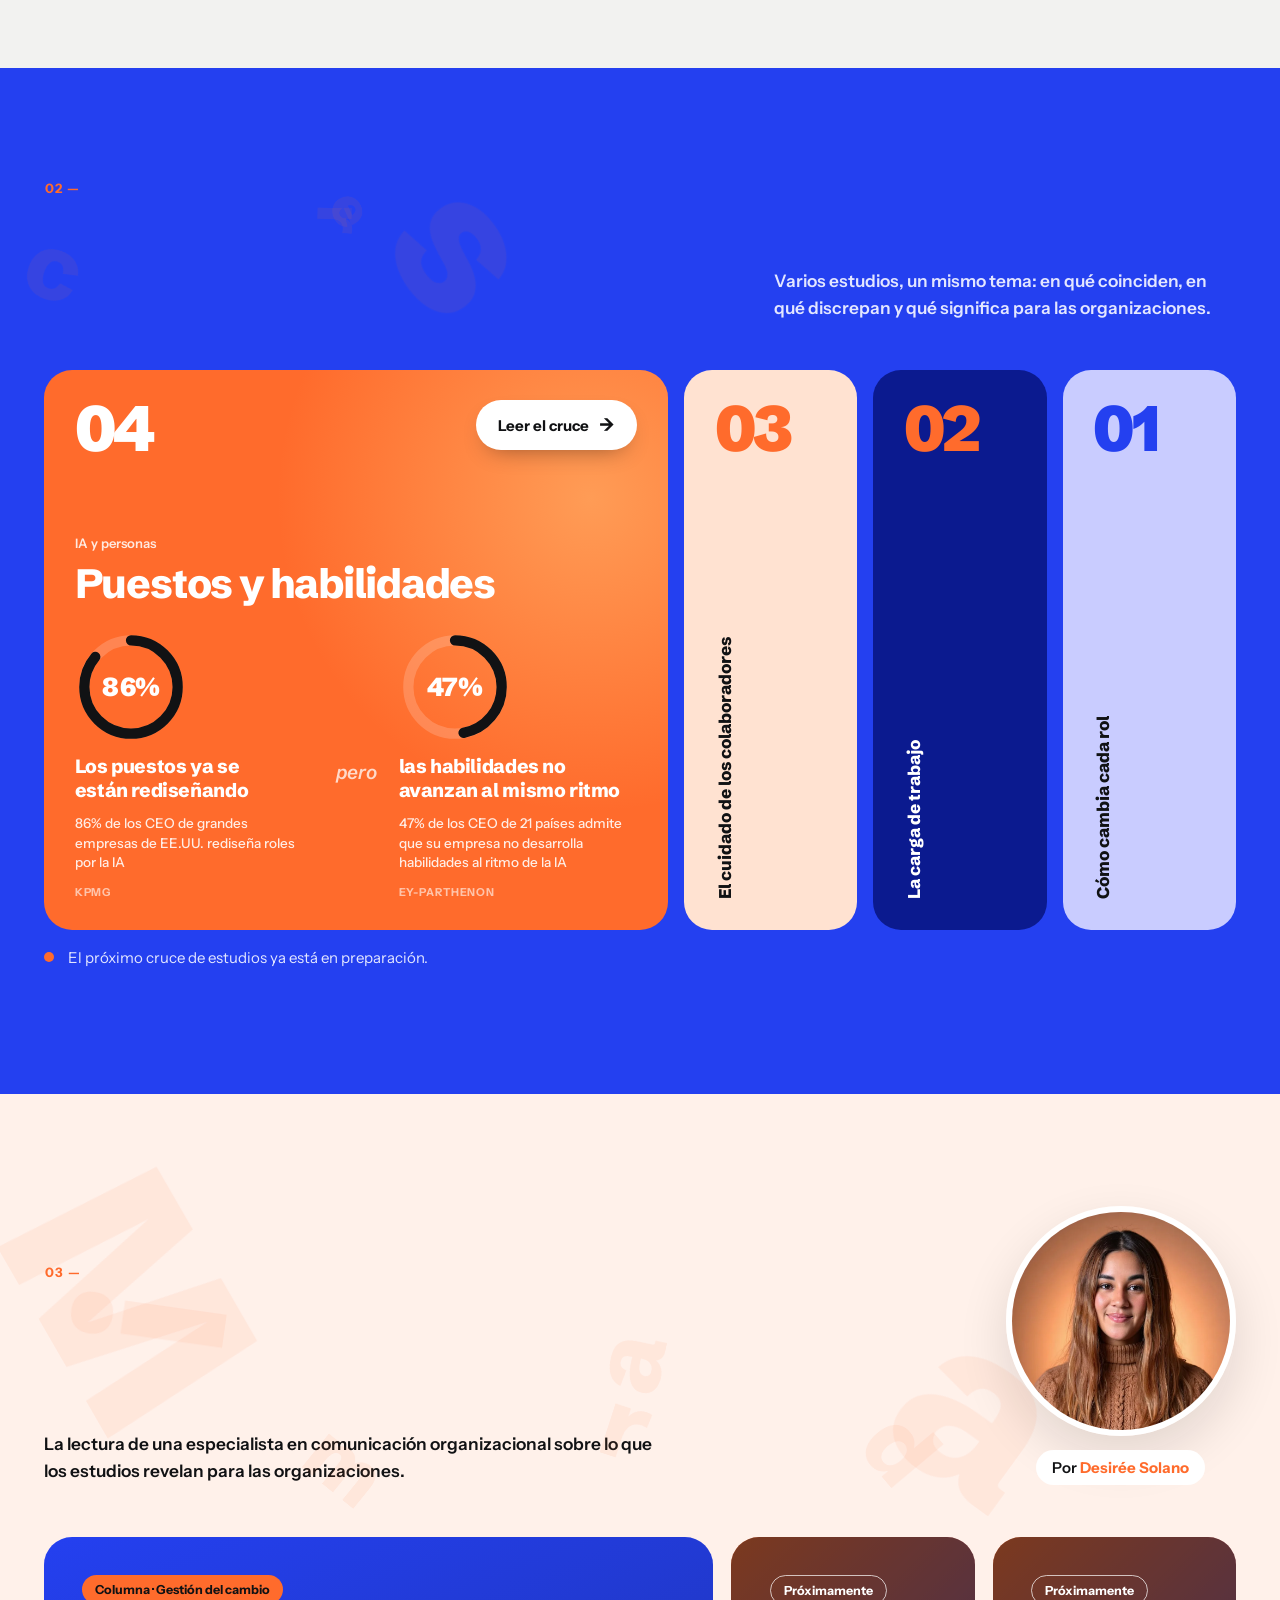
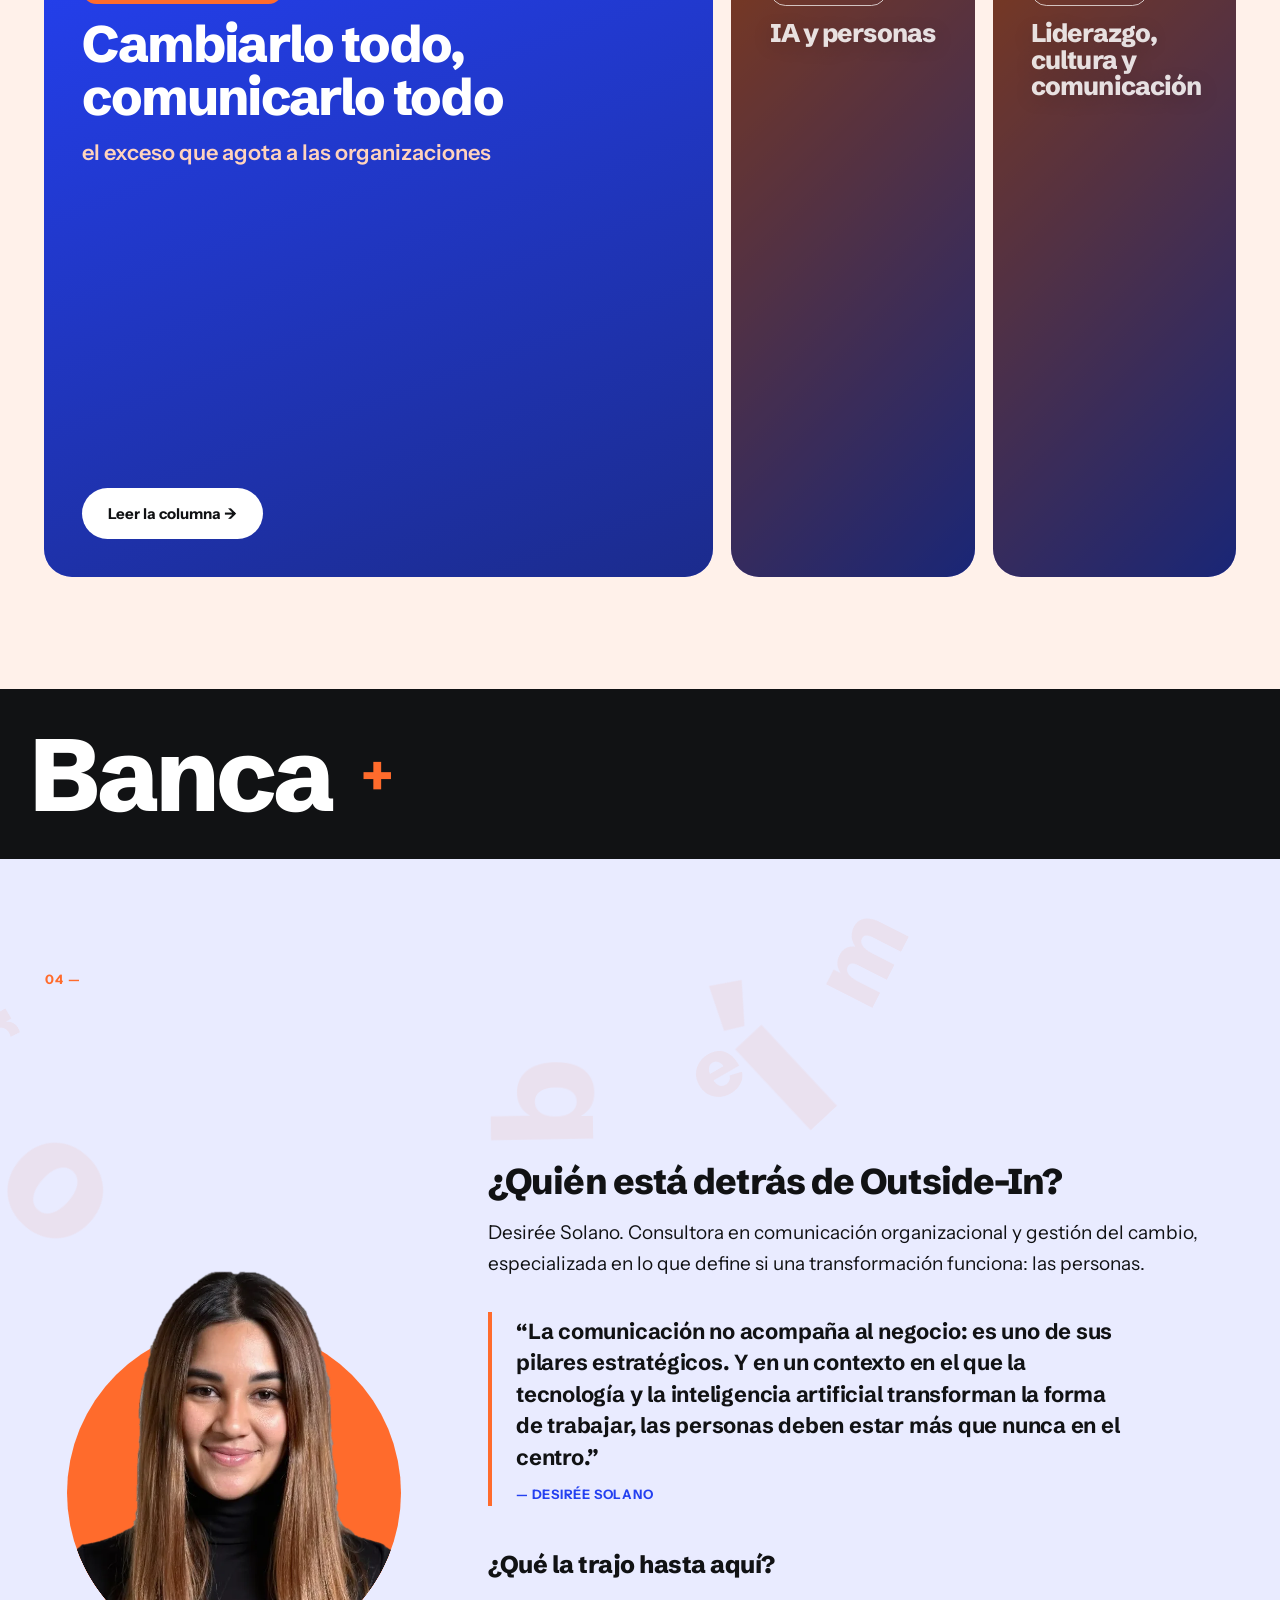
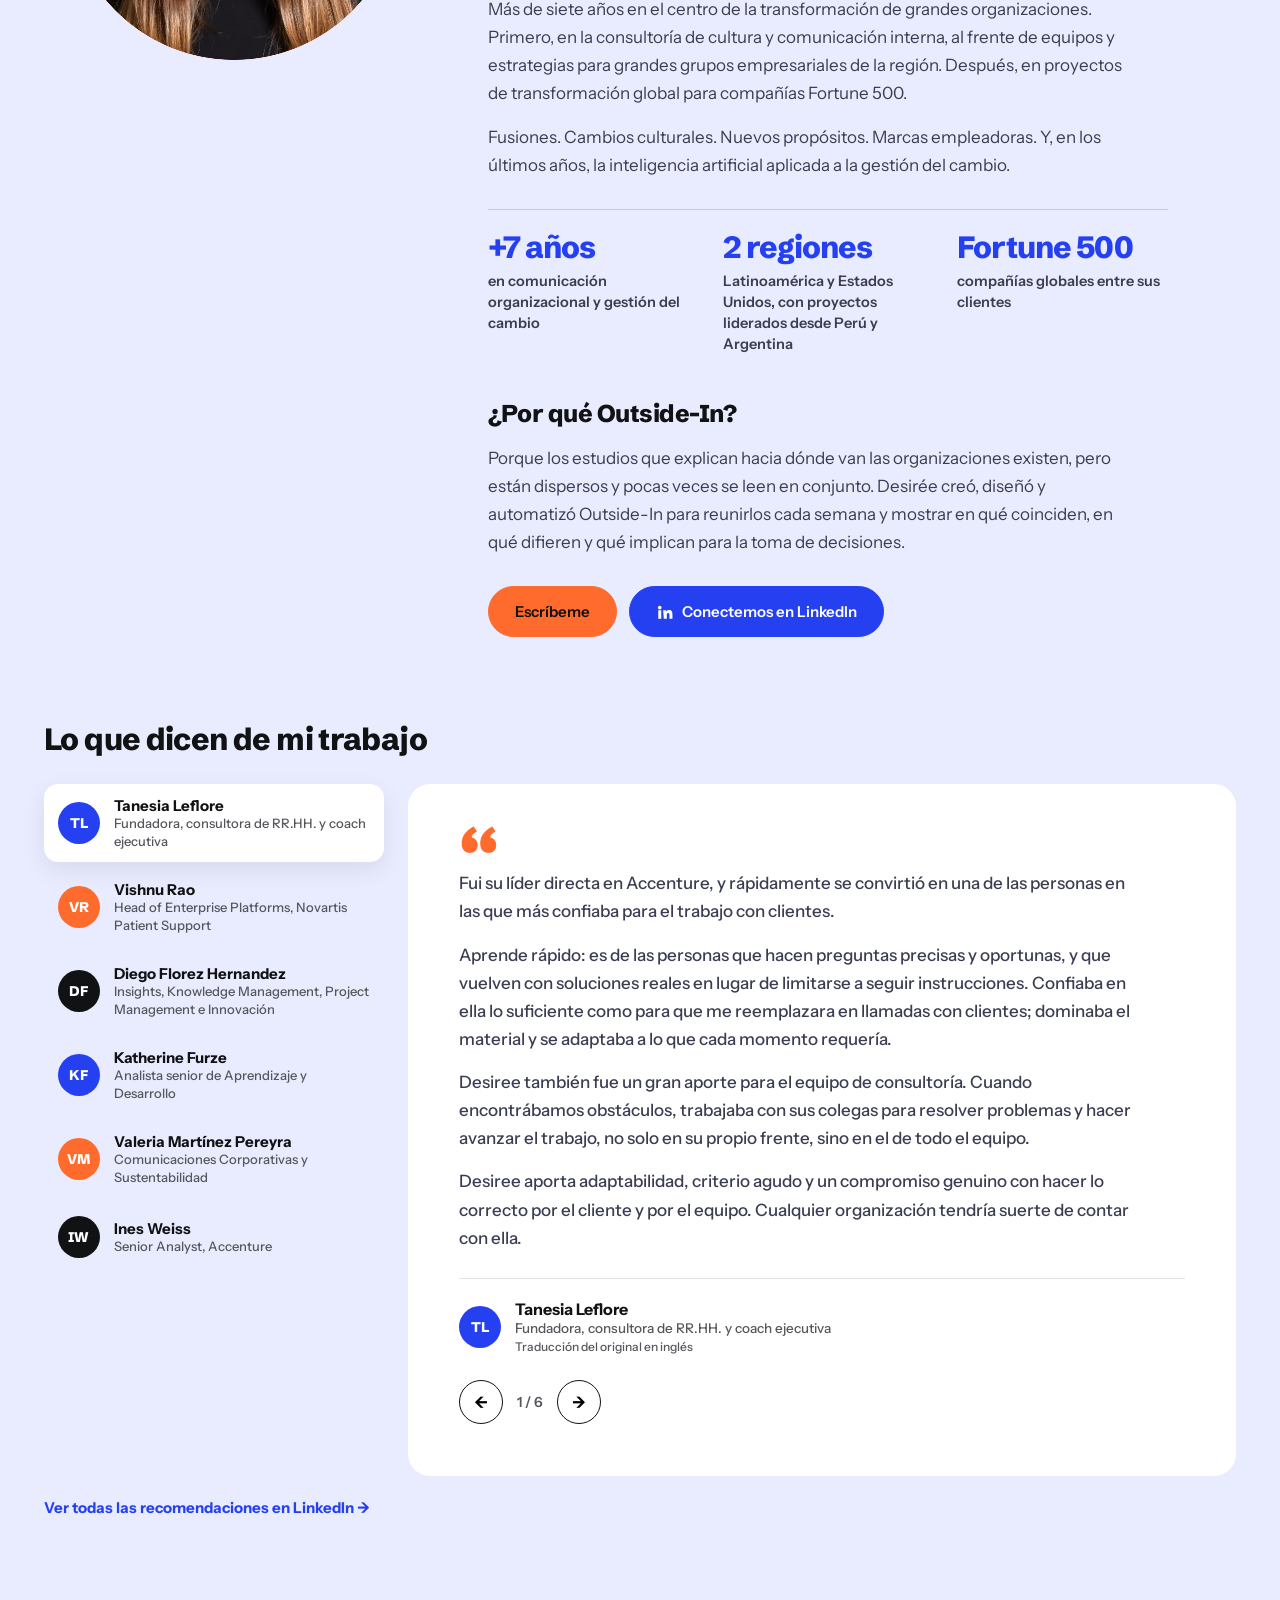
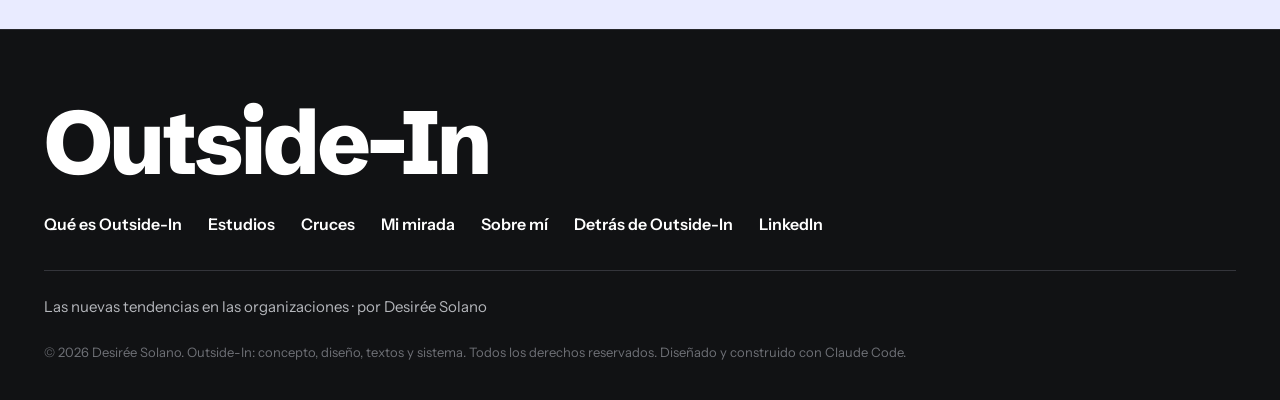
==== commit eaba12ec: "Columna 1, hallazgo 03 en inglés: el botón y el texto usan la misma palabra (Trust) Co-Authored-By: " ====
--- a/index.html
+++ b/index.html
@@ -783,17 +783,17 @@
   </div>
 </footer>
 
-<script src="js/config.js?v=202611172315"></script>
-<script src="js/textos.js?v=202611172315"></script>
-<script src="js/datos.js?v=202611172315"></script>
-<script src="js/contador.js?v=202611172315"></script>
-<script src="js/buscador.js?v=202611172315"></script>
-<script src="js/imagenes.js?v=202611172315"></script>
-<script src="js/insights.js?v=202611172315"></script>
-<script src="js/columnas.js?v=202611172315"></script>
-<script src="js/radar.js?v=202611172315"></script>
-<script src="js/traduccion.js?v=202611172315"></script>
-<script src="js/metricas.js?v=202611172315"></script>
+<script src="js/config.js?v=202611172330"></script>
+<script src="js/textos.js?v=202611172330"></script>
+<script src="js/datos.js?v=202611172330"></script>
+<script src="js/contador.js?v=202611172330"></script>
+<script src="js/buscador.js?v=202611172330"></script>
+<script src="js/imagenes.js?v=202611172330"></script>
+<script src="js/insights.js?v=202611172330"></script>
+<script src="js/columnas.js?v=202611172330"></script>
+<script src="js/radar.js?v=202611172330"></script>
+<script src="js/traduccion.js?v=202611172330"></script>
+<script src="js/metricas.js?v=202611172330"></script>
 <script>
 (function(){
   const reducido = window.matchMedia && matchMedia('(prefers-reduced-motion: reduce)').matches;
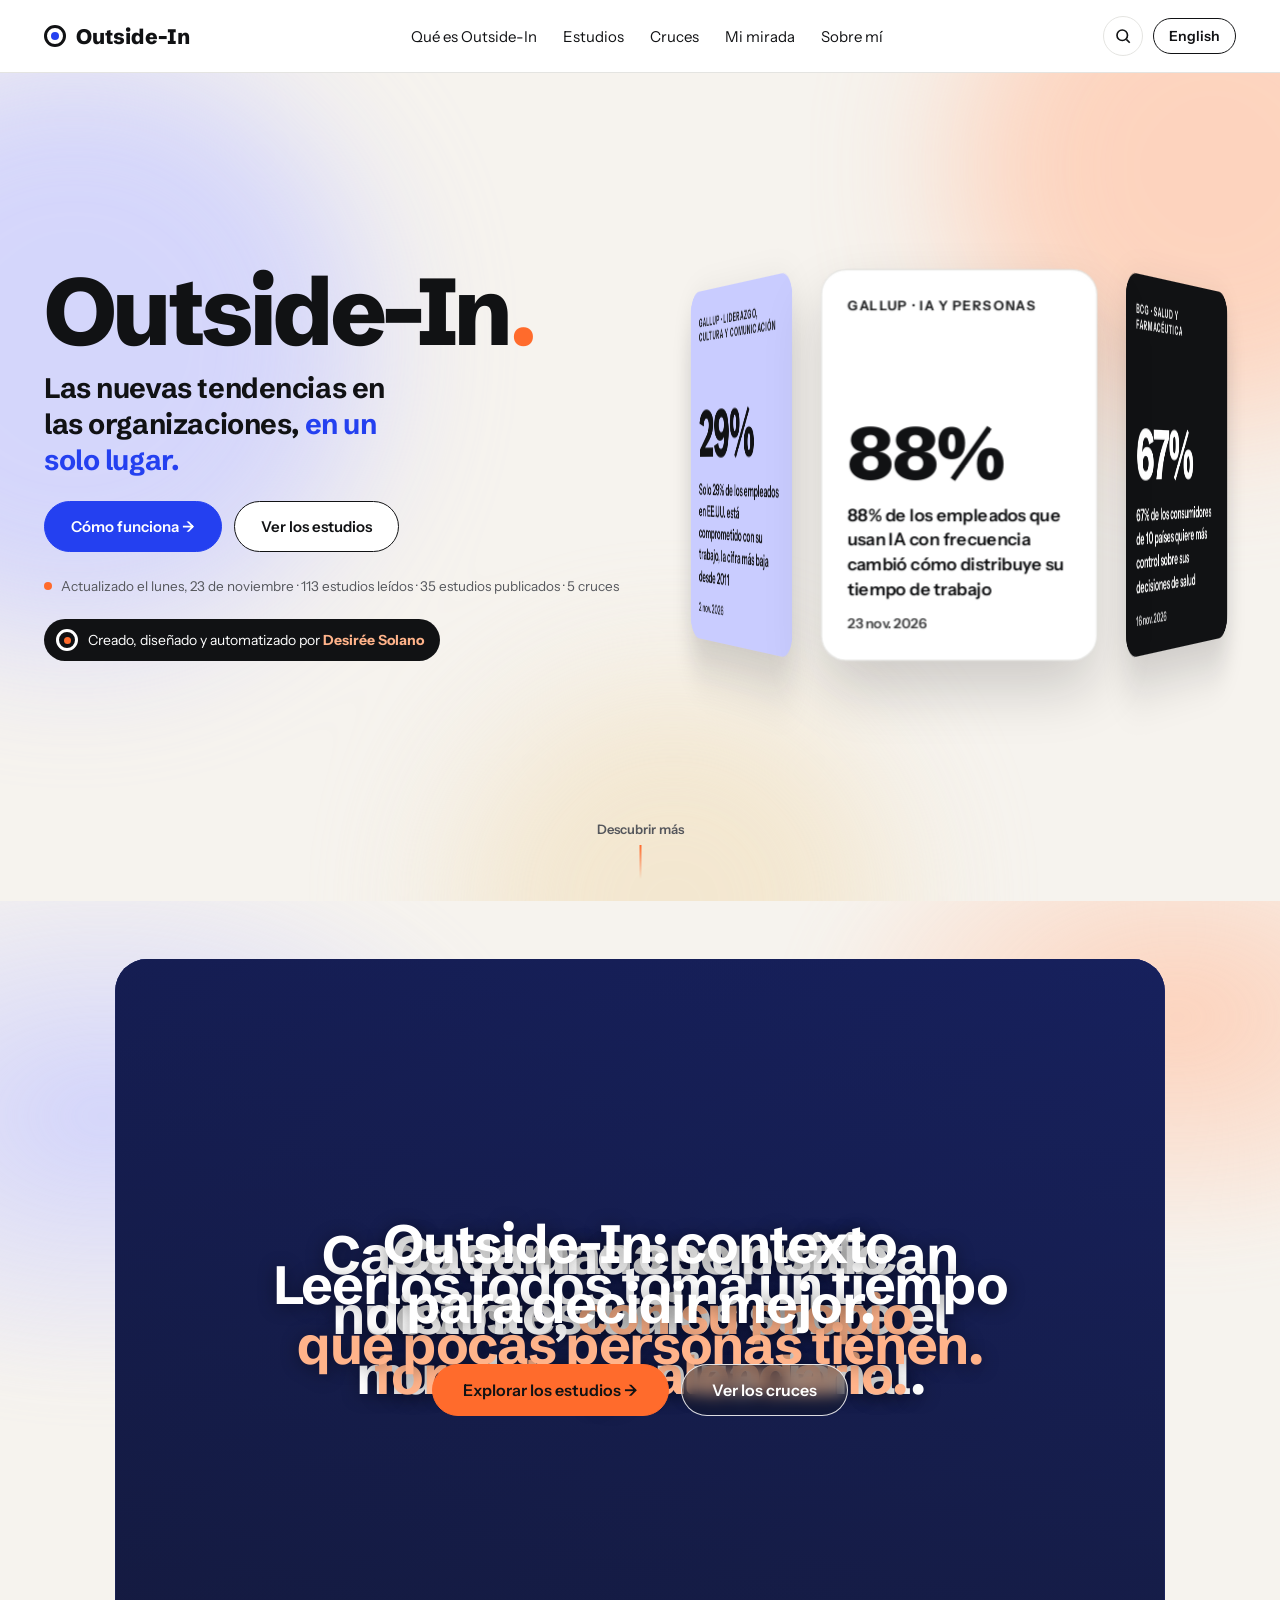
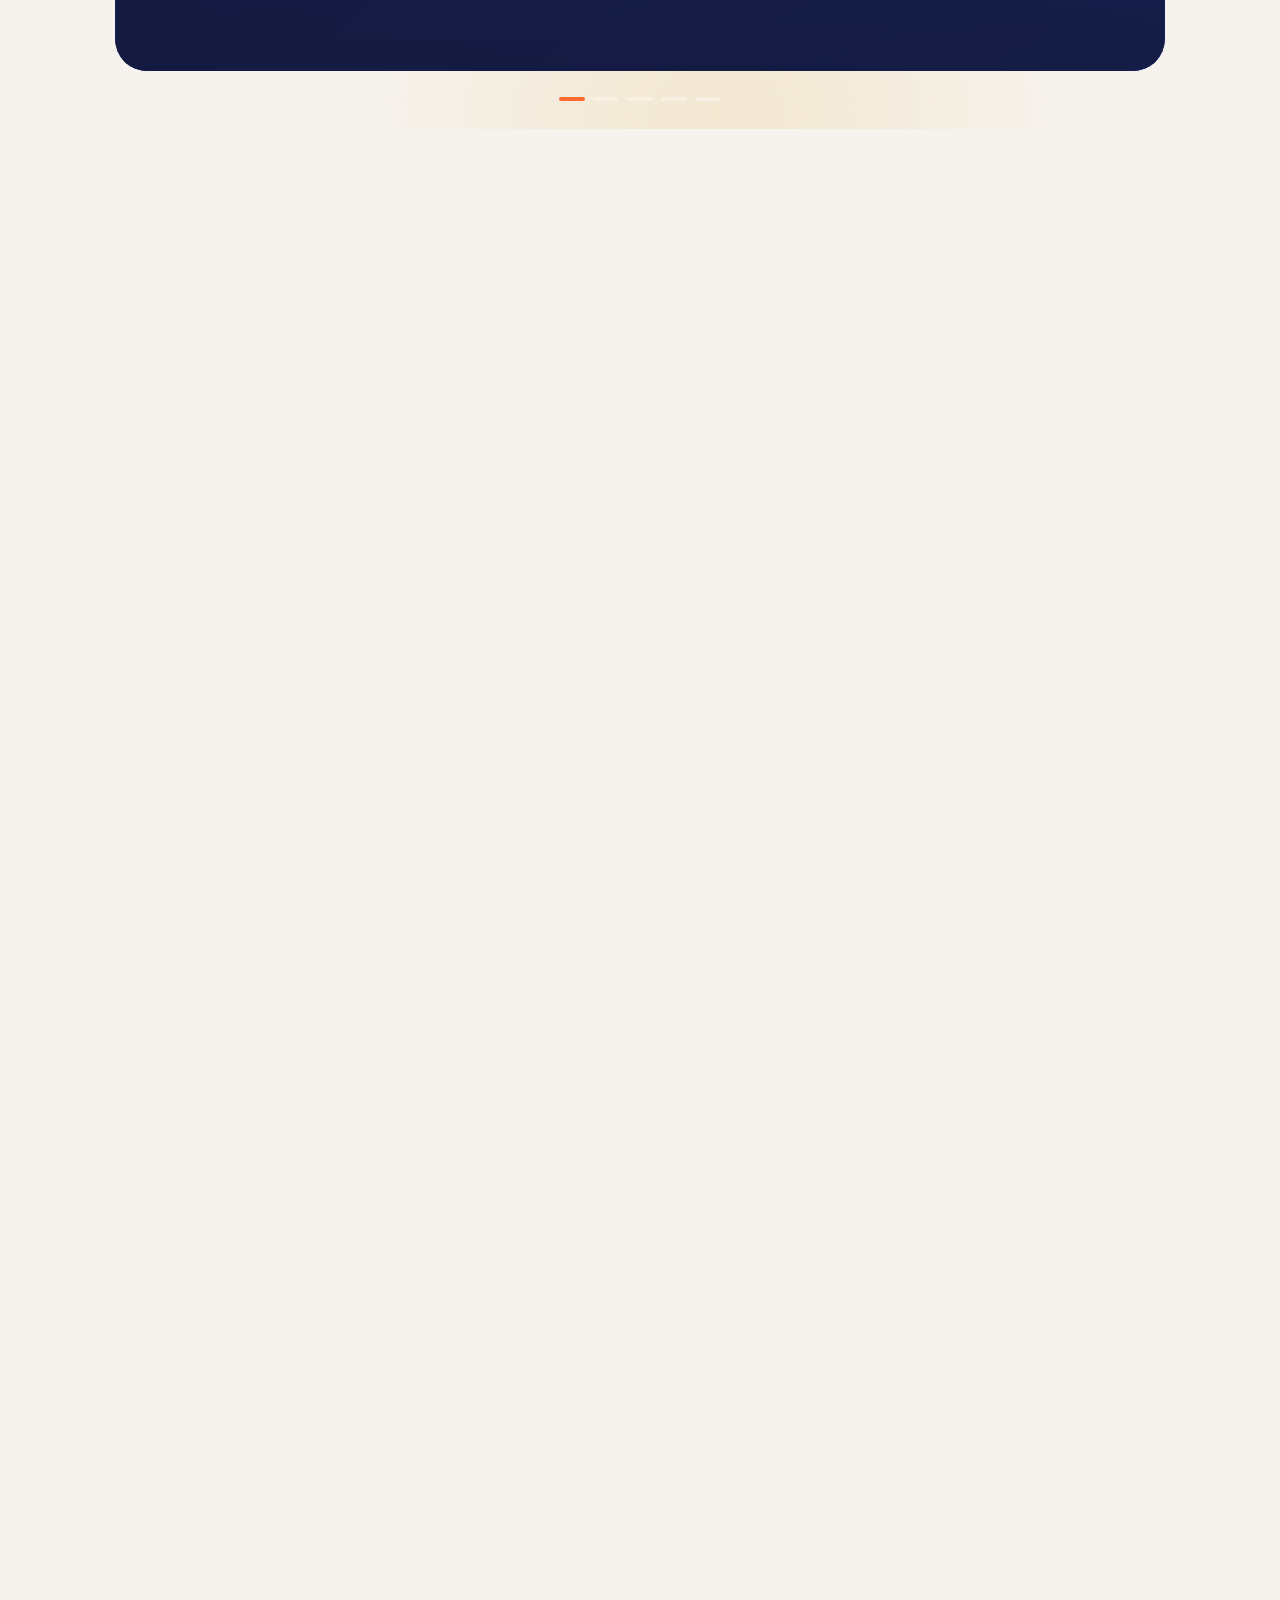
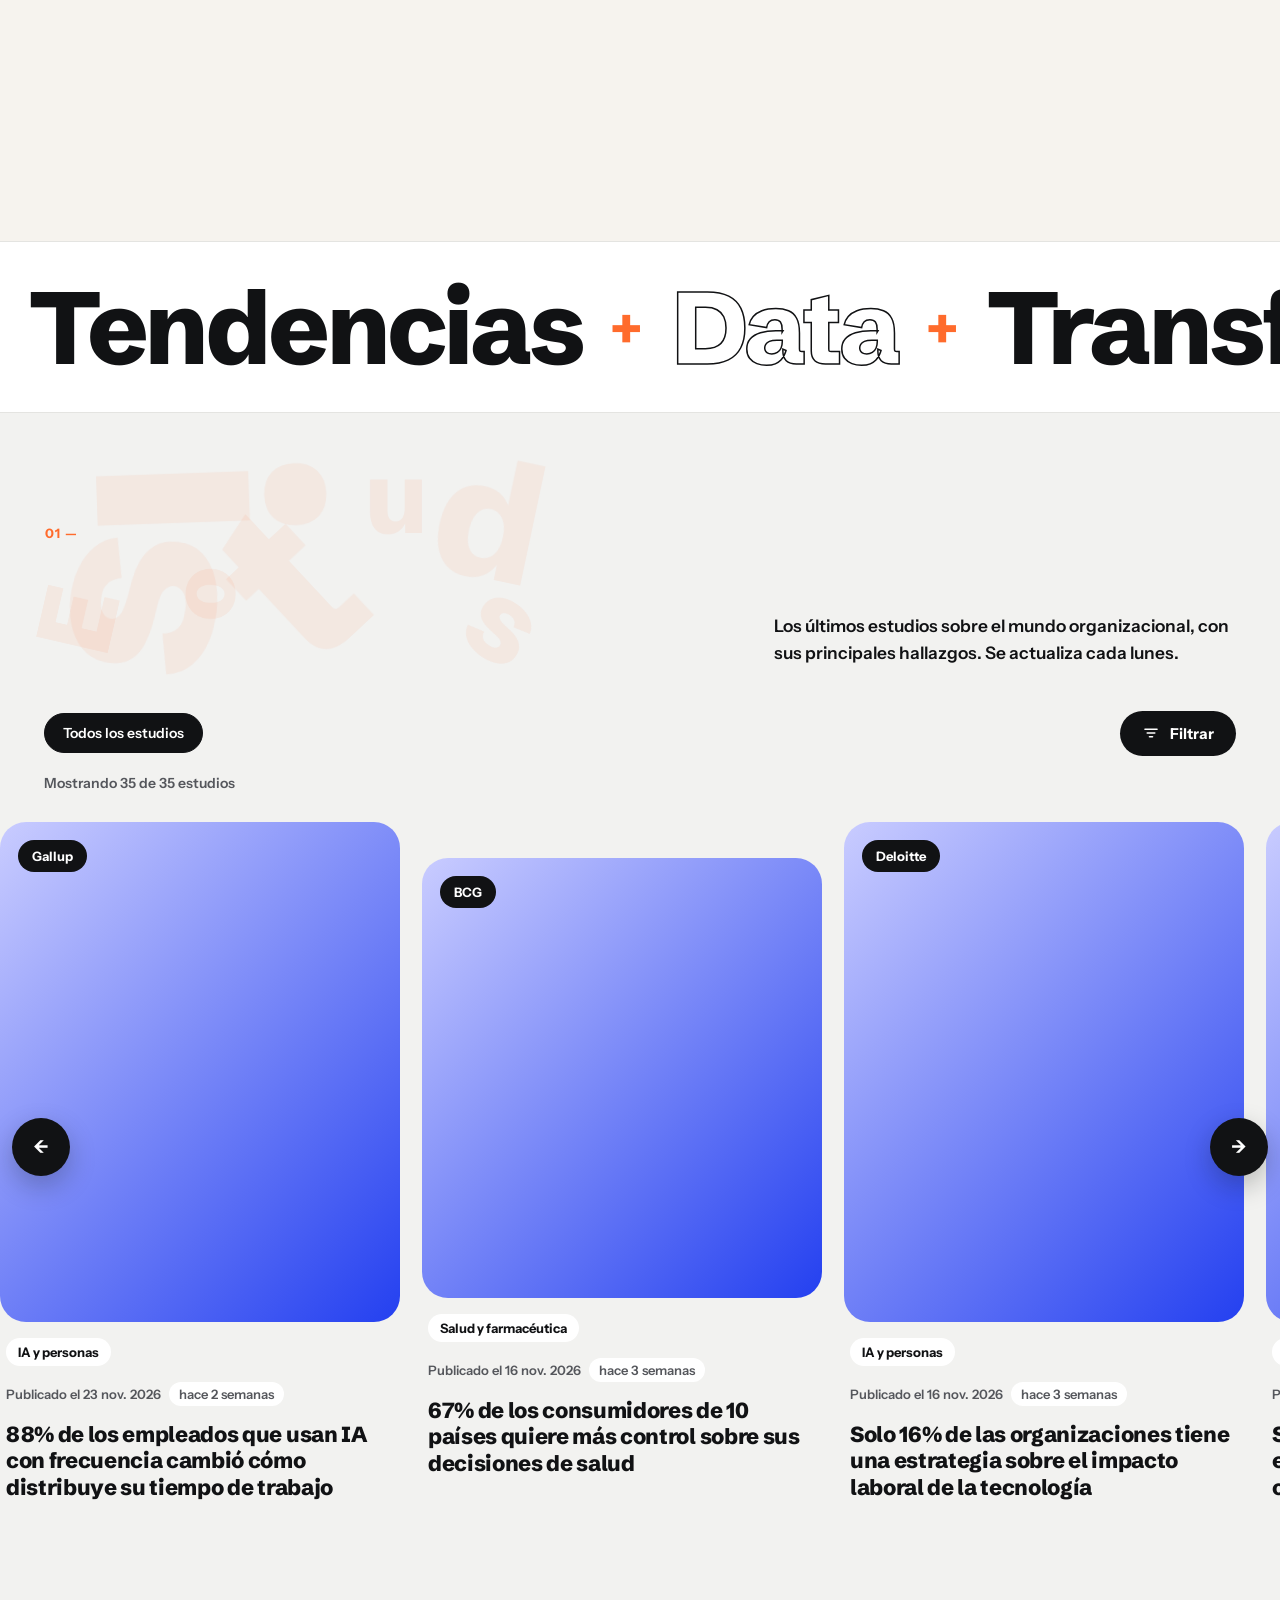
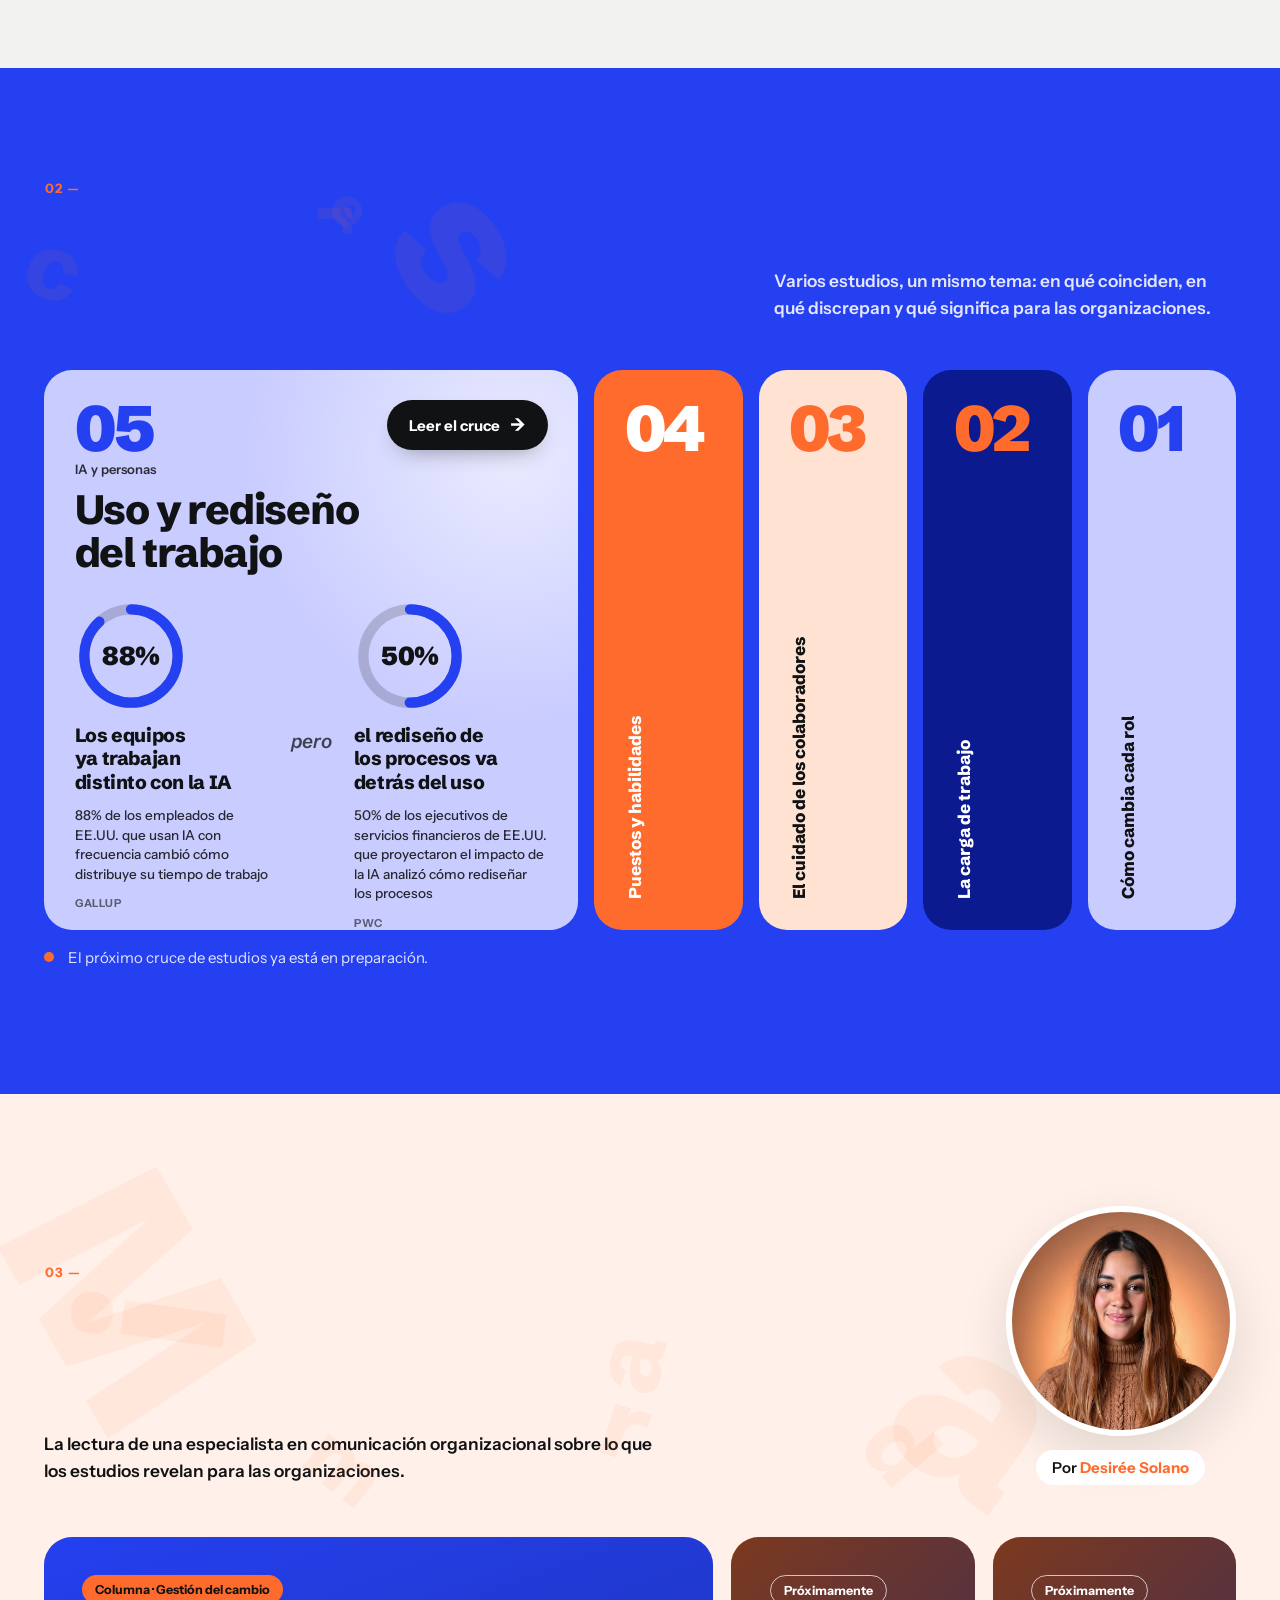
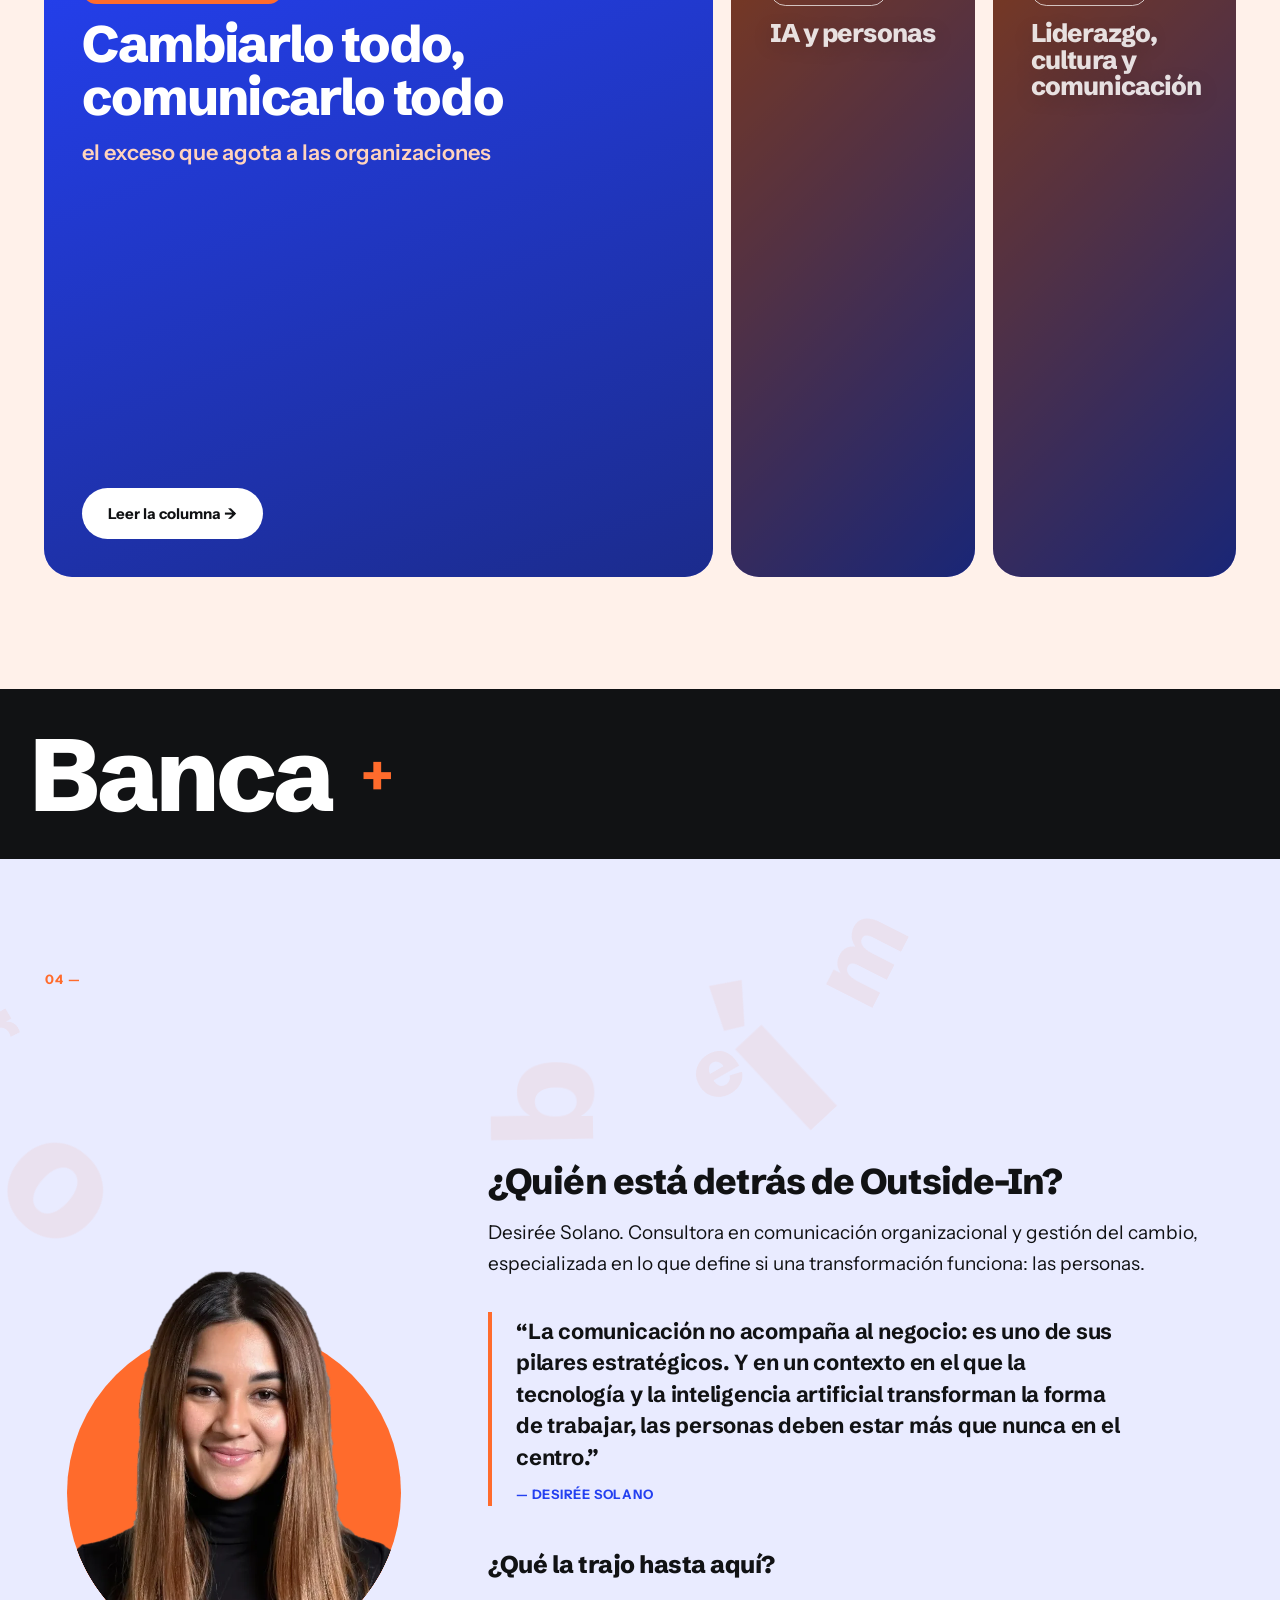
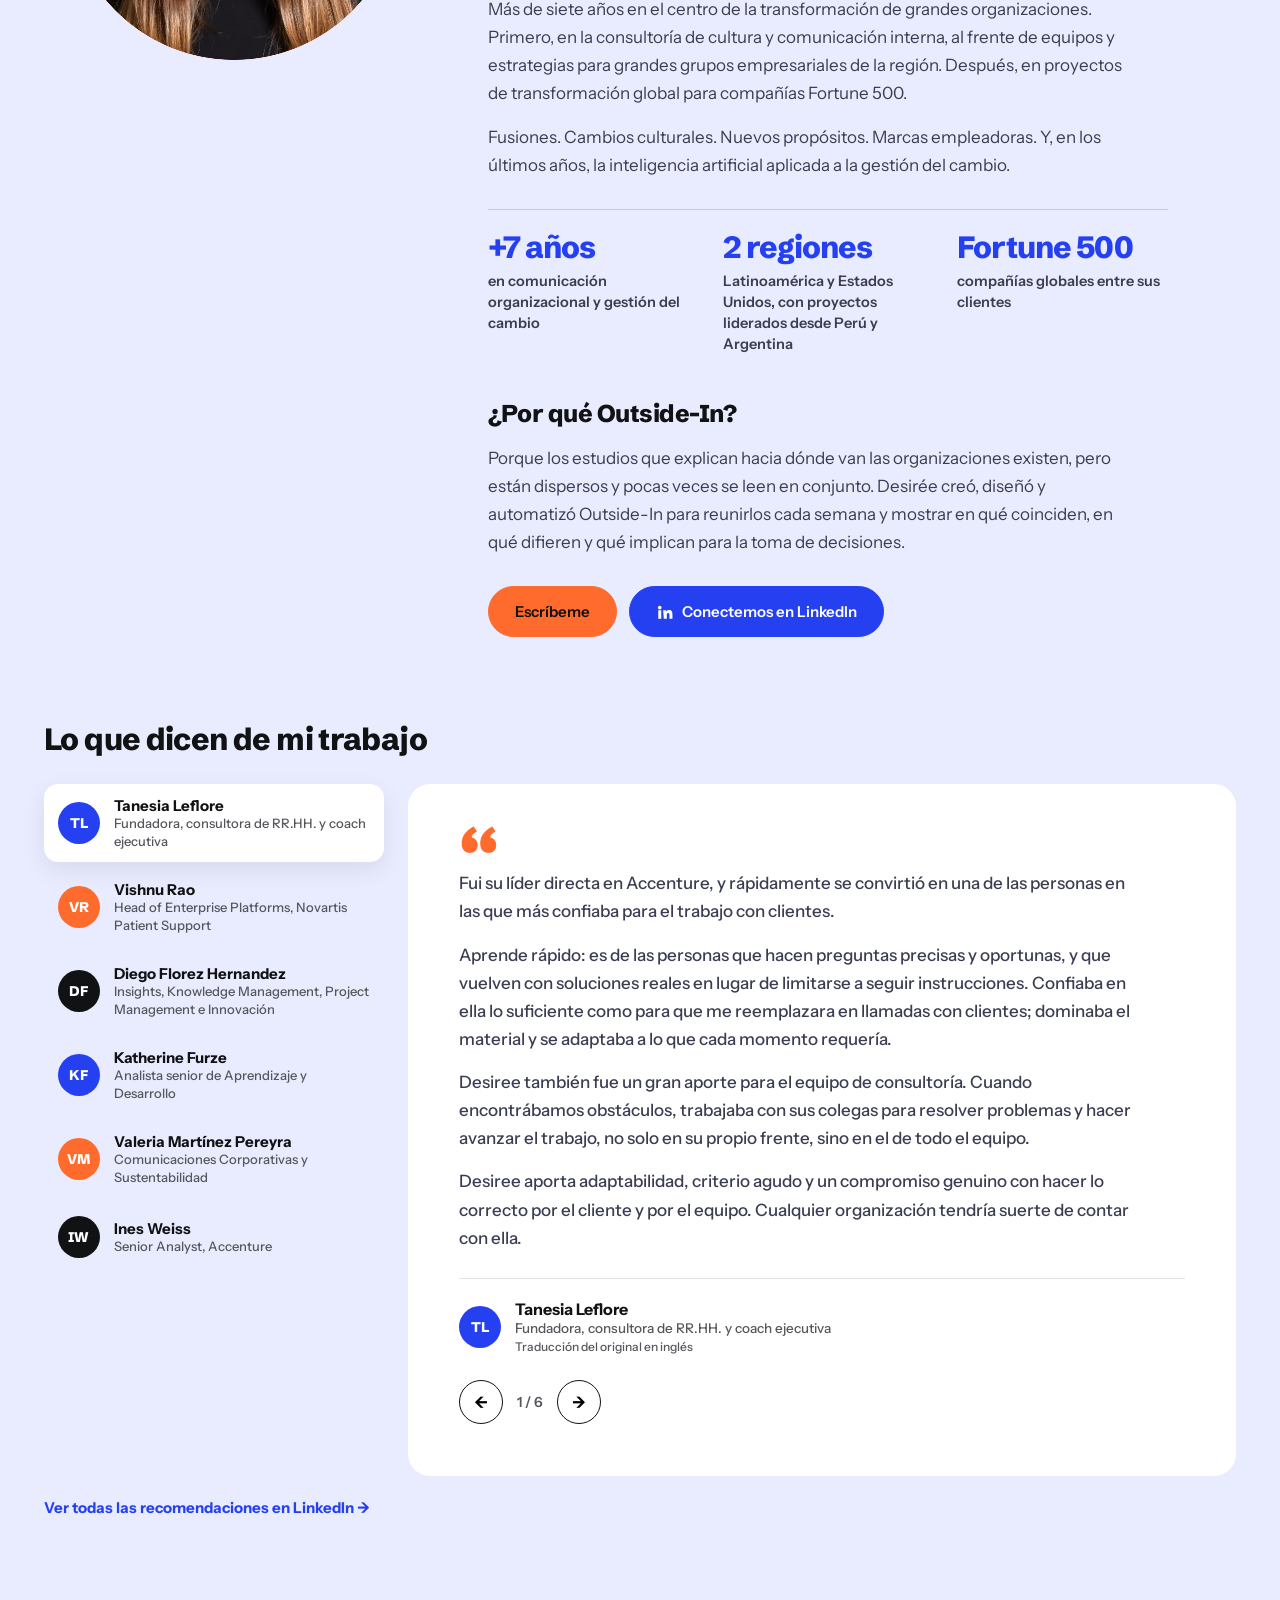
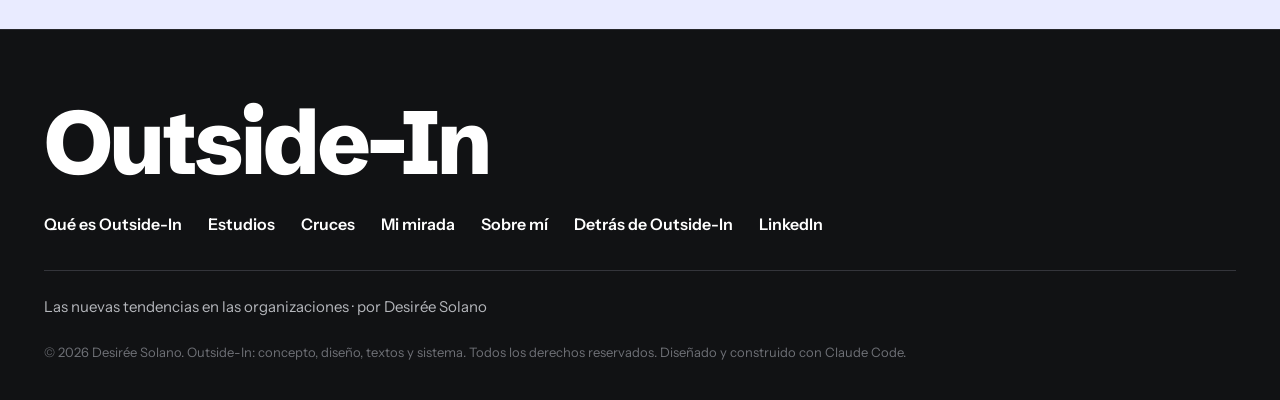
==== commit 130bb478: "Búsqueda semanal: 1 novedad, 1 de archivo y 1 cruce Co-Authored-By: Claude Opus 5.5 <noreply@anthrop" ====
--- a/index.html
+++ b/index.html
@@ -783,17 +783,17 @@
   </div>
 </footer>
 
-<script src="js/config.js?v=202611172330"></script>
-<script src="js/textos.js?v=202611172330"></script>
-<script src="js/datos.js?v=202611172330"></script>
-<script src="js/contador.js?v=202611172330"></script>
-<script src="js/buscador.js?v=202611172330"></script>
-<script src="js/imagenes.js?v=202611172330"></script>
-<script src="js/insights.js?v=202611172330"></script>
-<script src="js/columnas.js?v=202611172330"></script>
-<script src="js/radar.js?v=202611172330"></script>
-<script src="js/traduccion.js?v=202611172330"></script>
-<script src="js/metricas.js?v=202611172330"></script>
+<script src="js/config.js?v=202611231008"></script>
+<script src="js/textos.js?v=202611231008"></script>
+<script src="js/datos.js?v=202611231008"></script>
+<script src="js/contador.js?v=202611231008"></script>
+<script src="js/buscador.js?v=202611231008"></script>
+<script src="js/imagenes.js?v=202611231008"></script>
+<script src="js/insights.js?v=202611231008"></script>
+<script src="js/columnas.js?v=202611231008"></script>
+<script src="js/radar.js?v=202611231008"></script>
+<script src="js/traduccion.js?v=202611231008"></script>
+<script src="js/metricas.js?v=202611231008"></script>
 <script>
 (function(){
   const reducido = window.matchMedia && matchMedia('(prefers-reduced-motion: reduce)').matches;
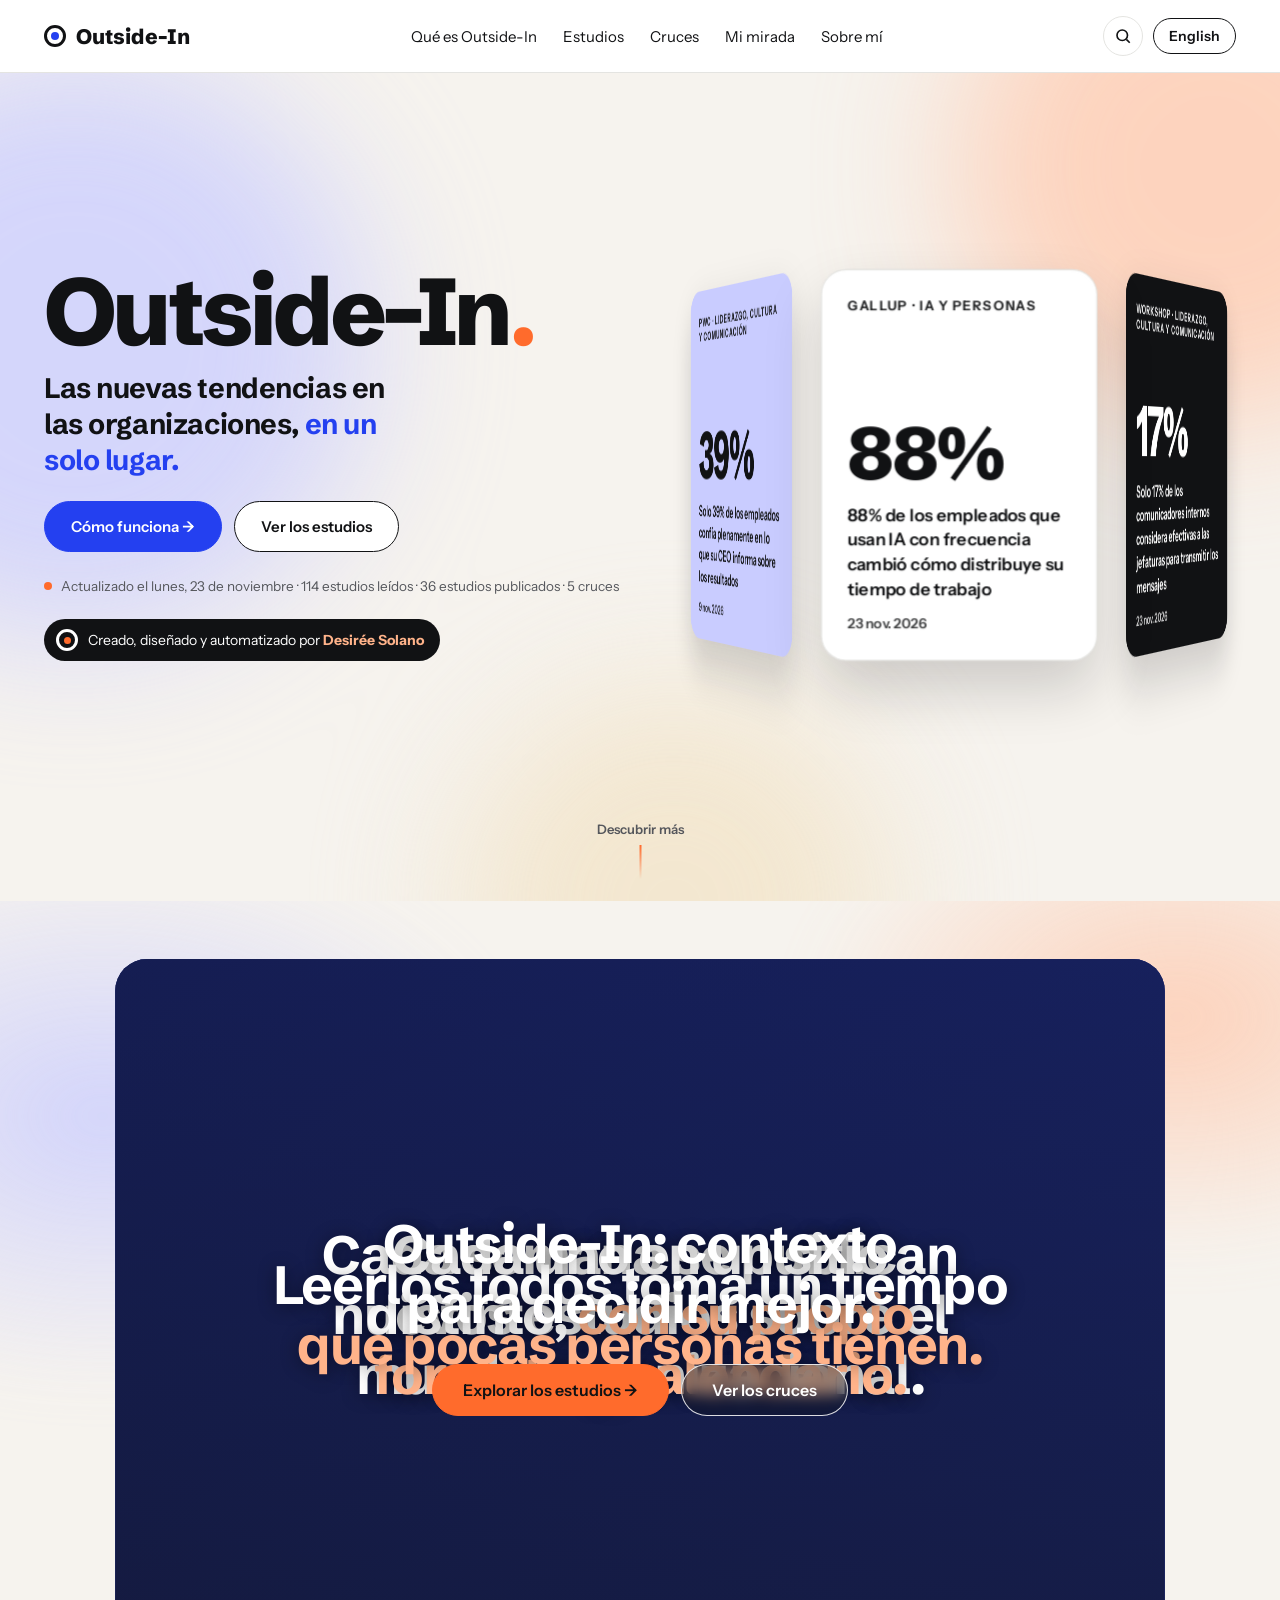
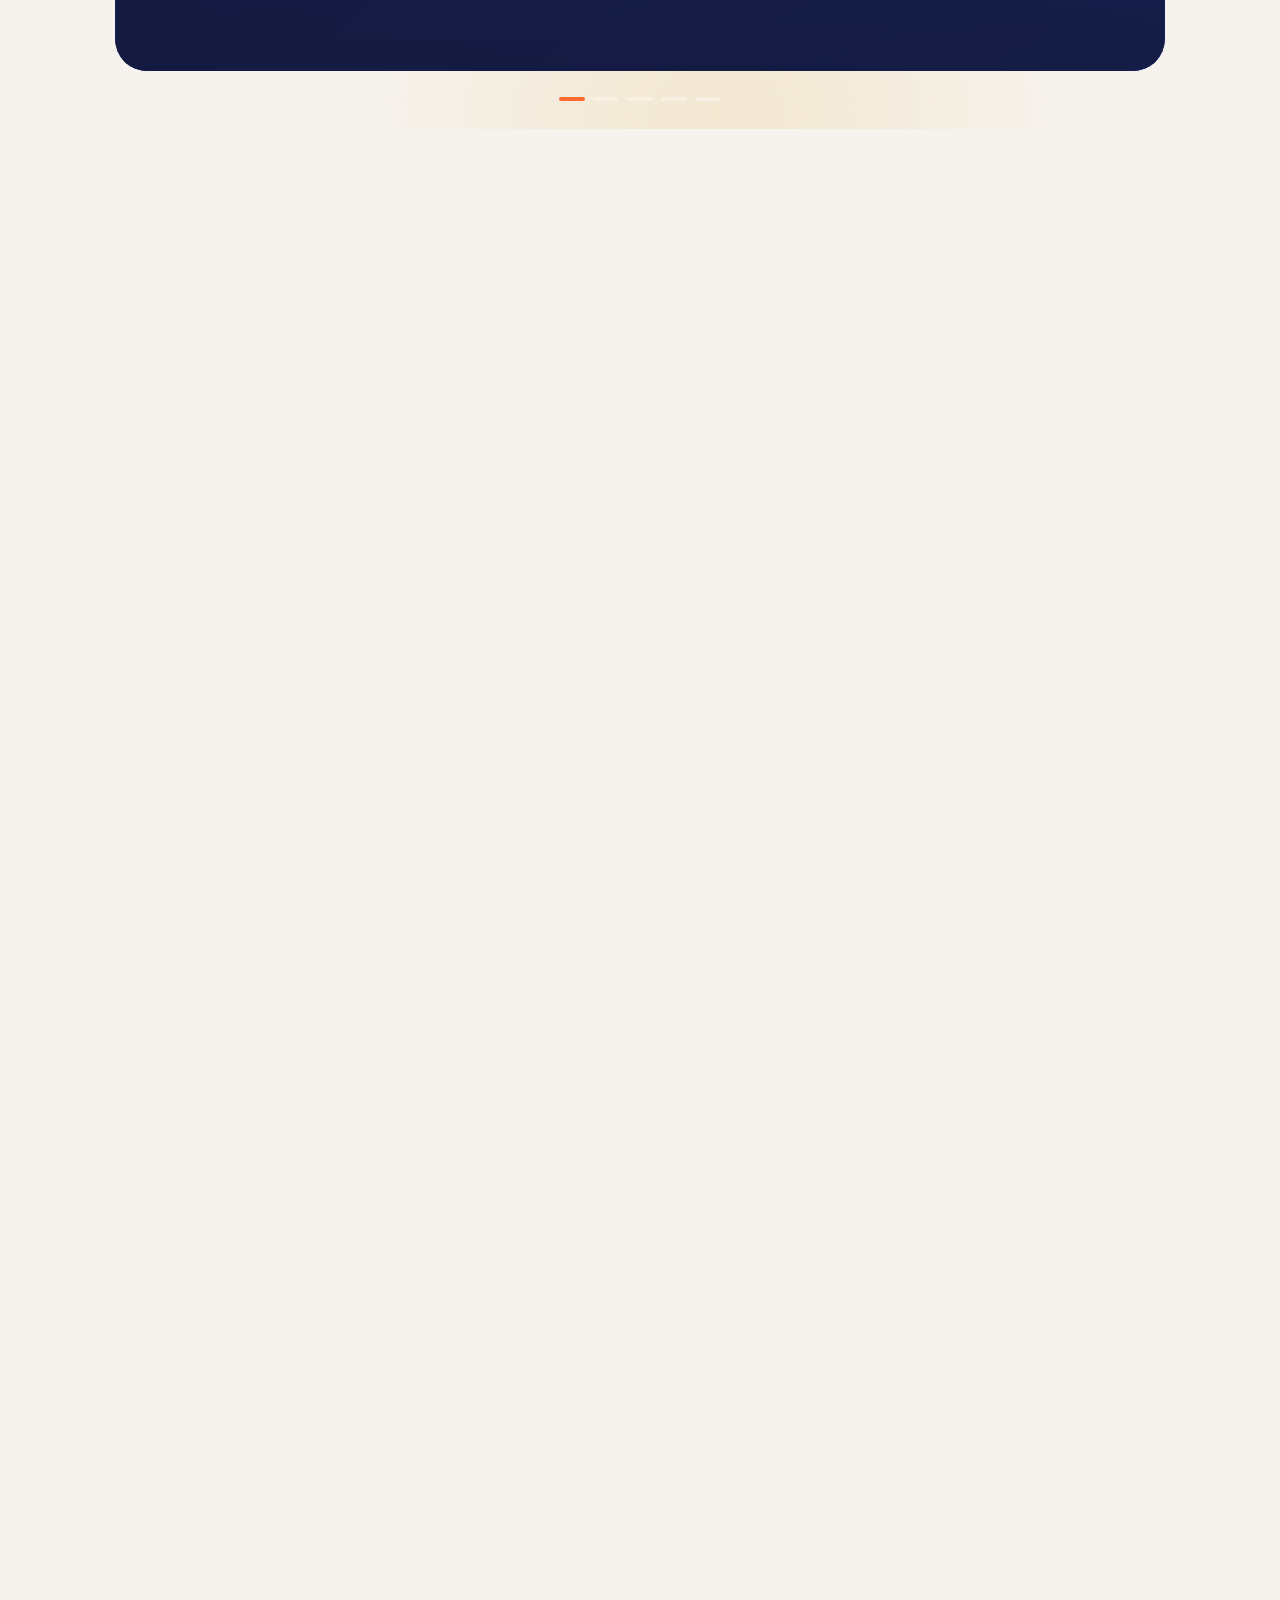
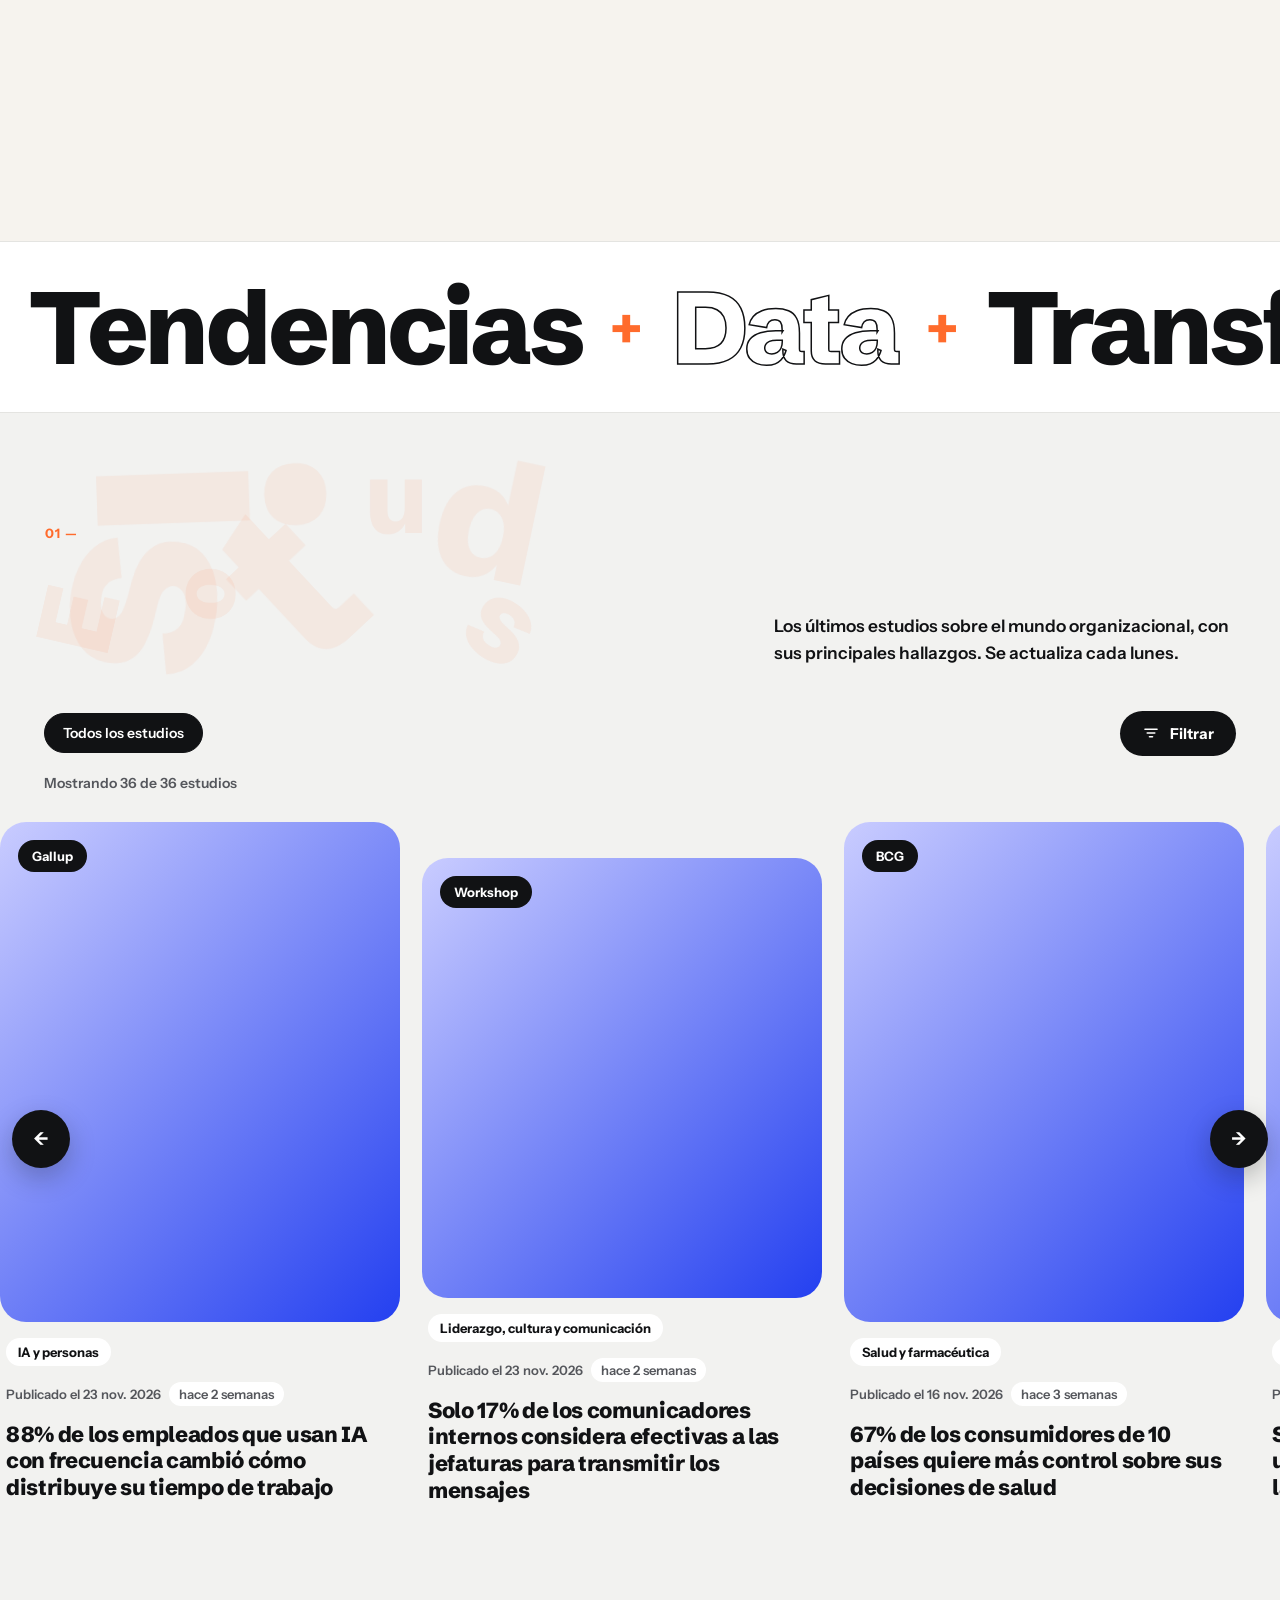
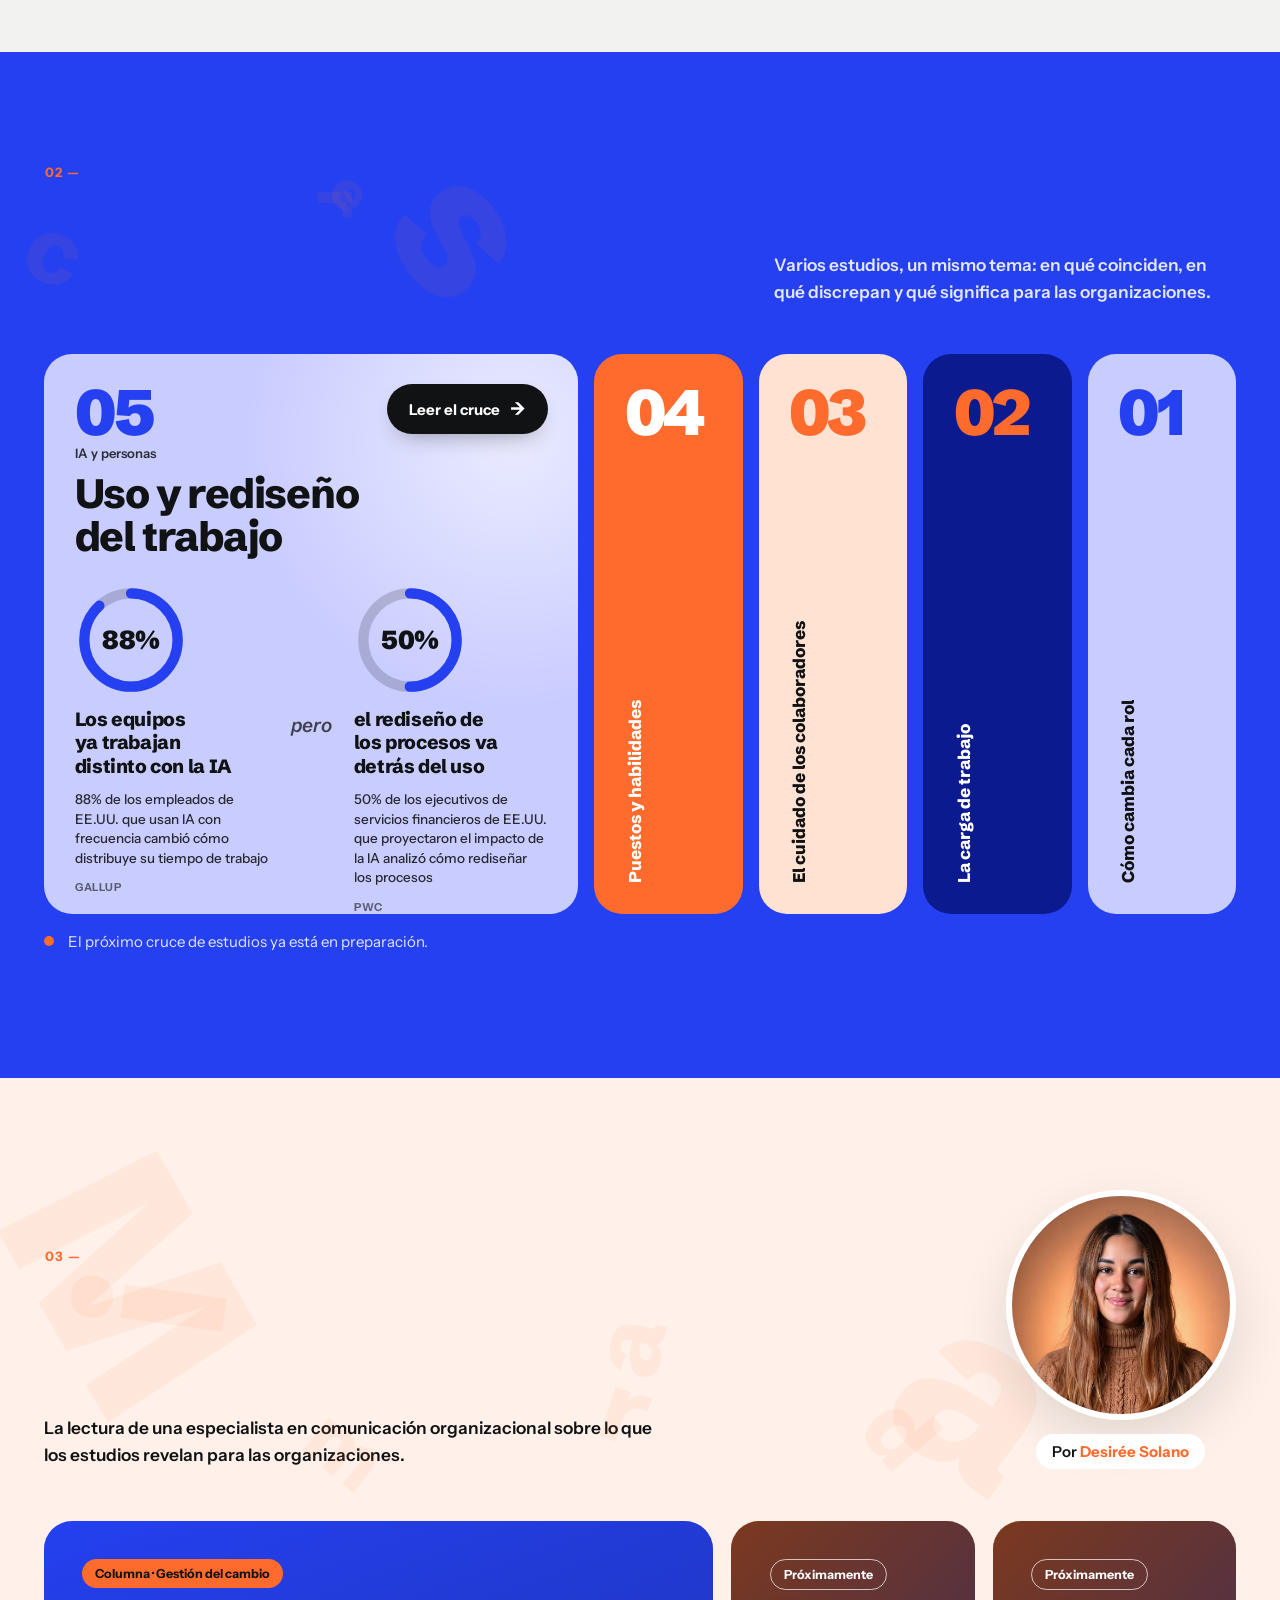
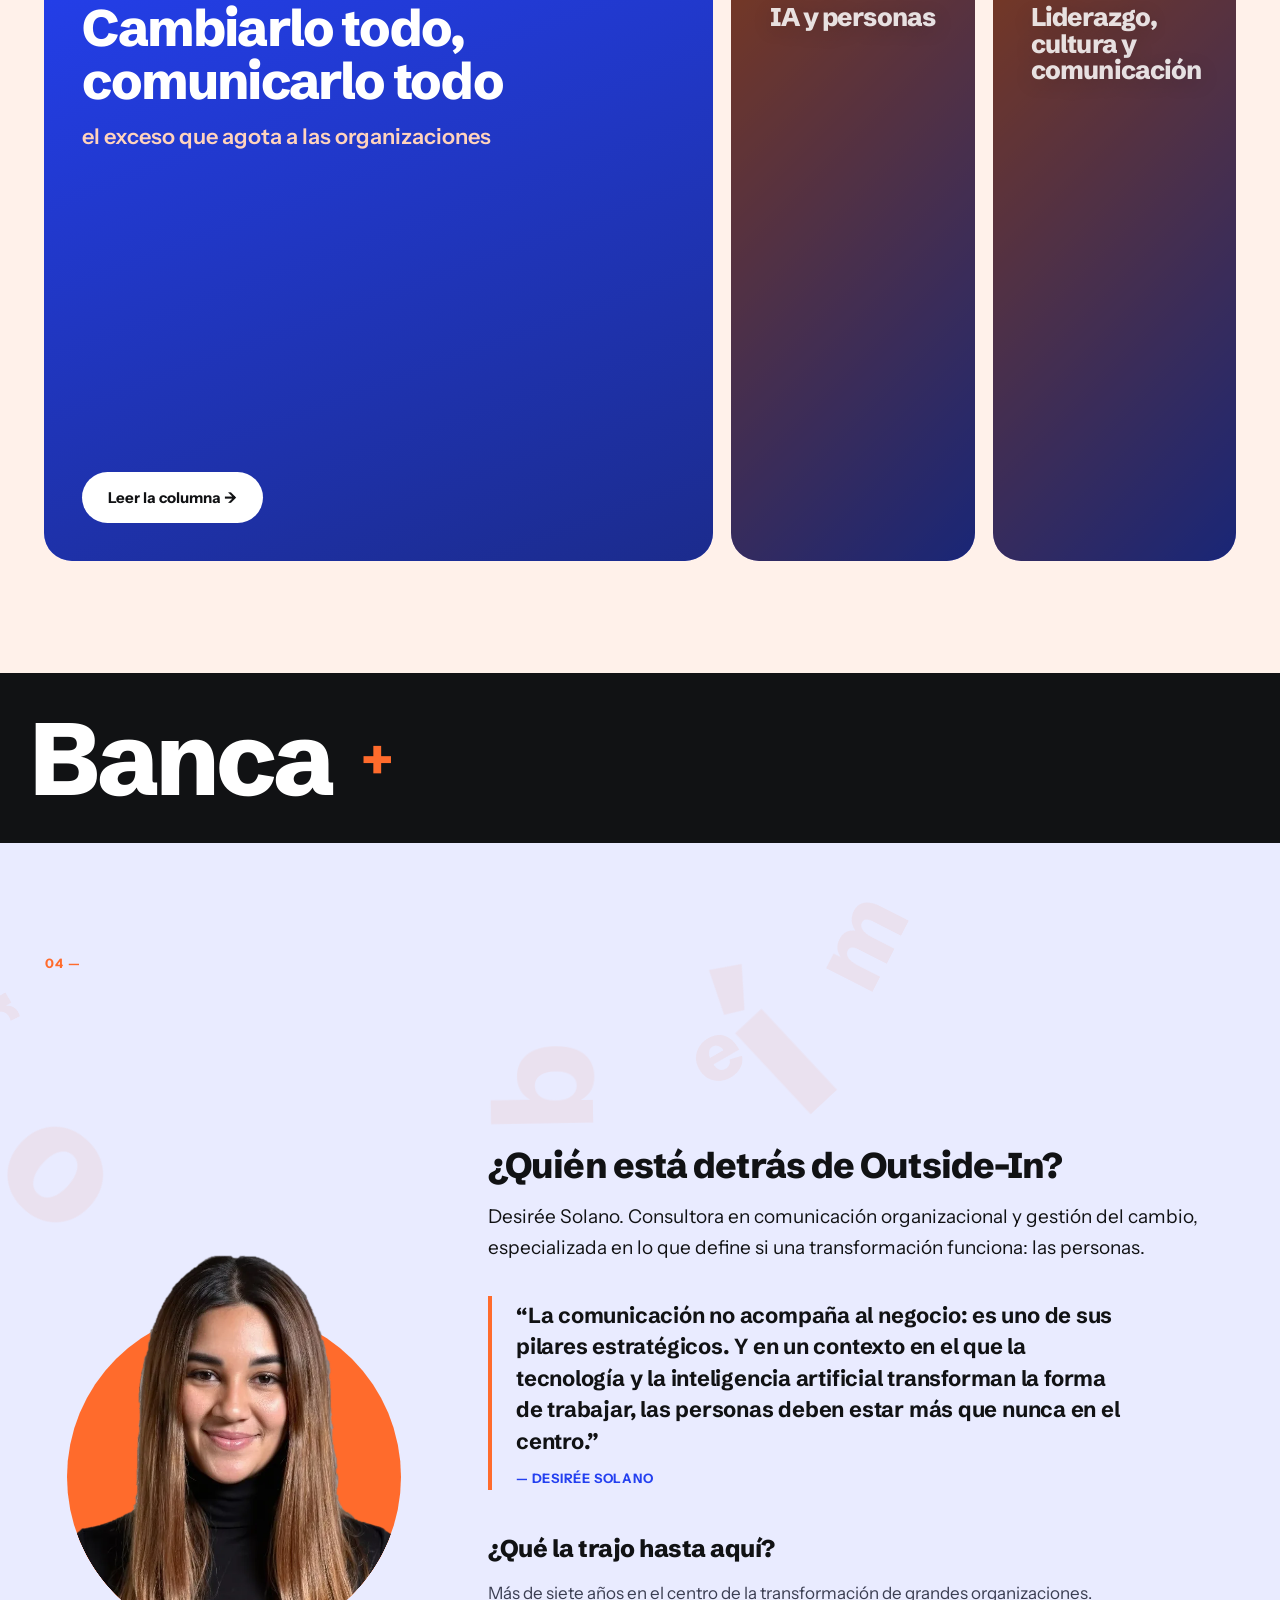
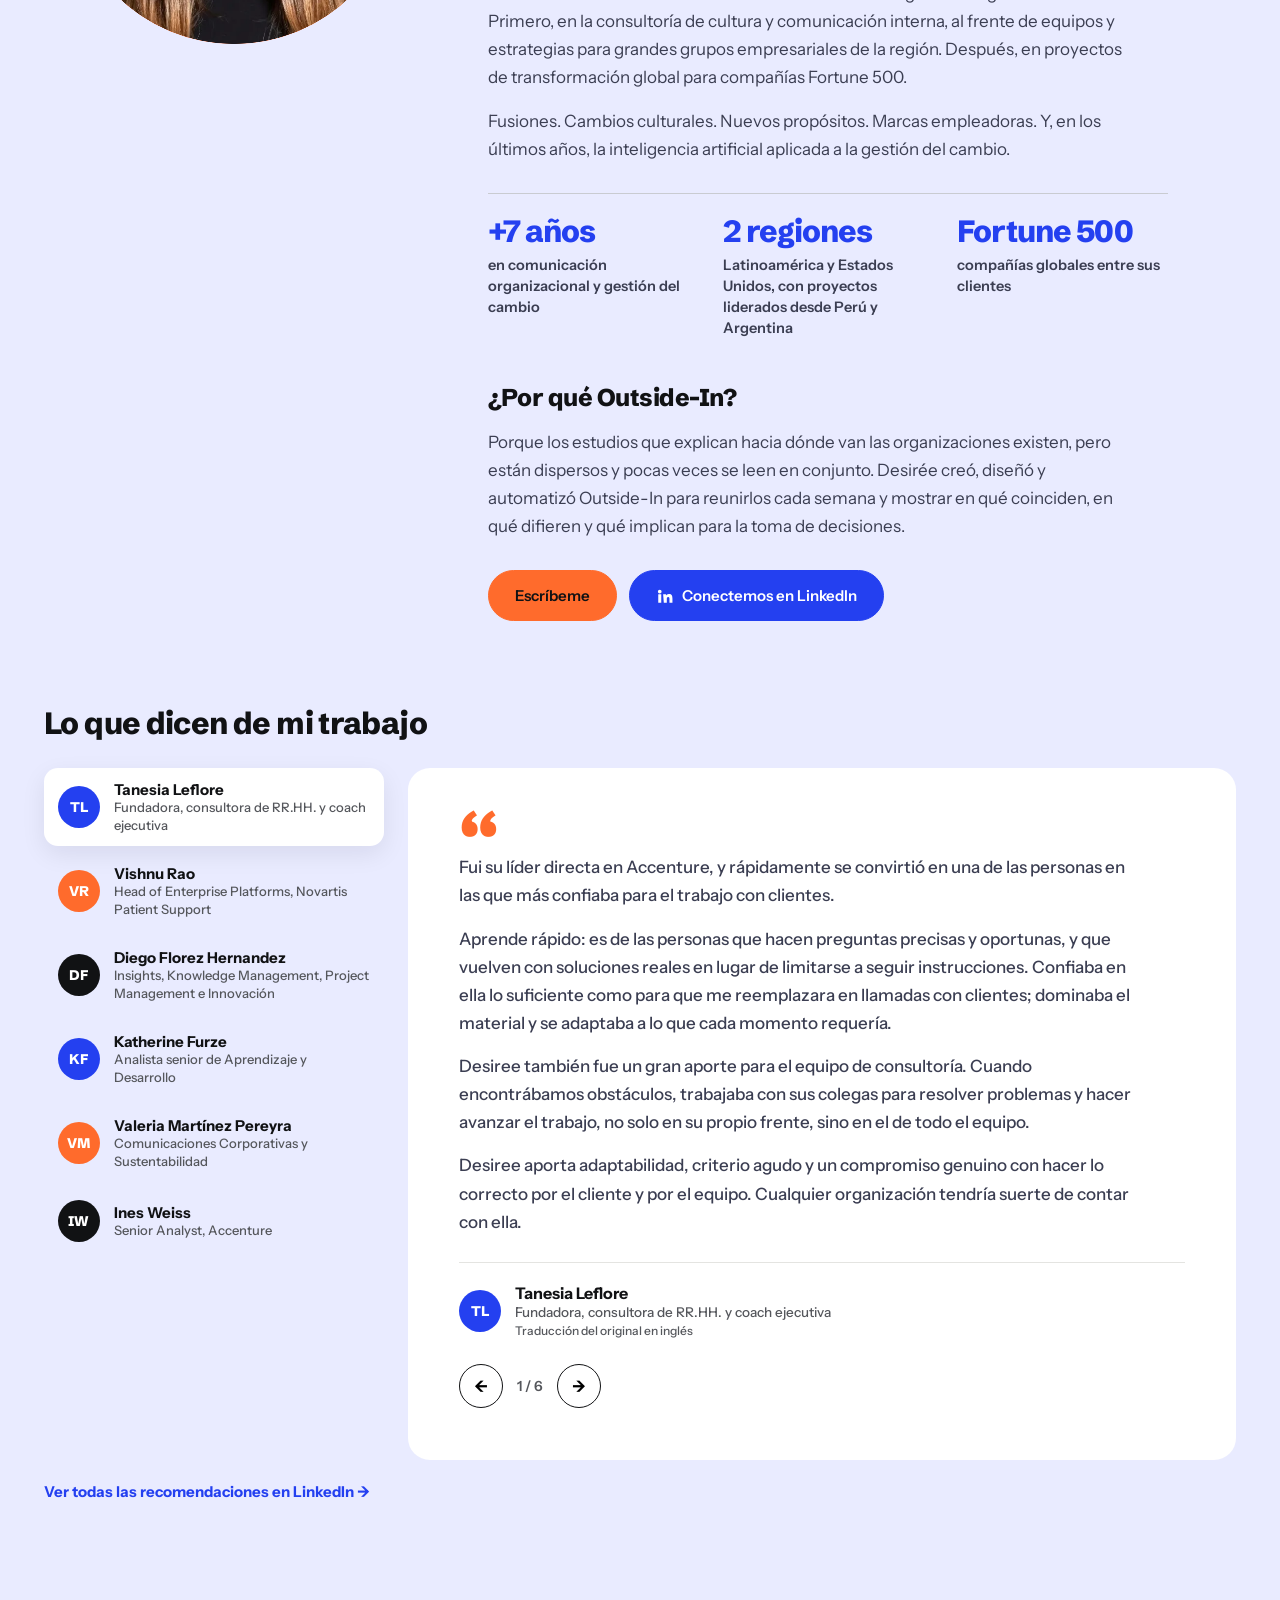
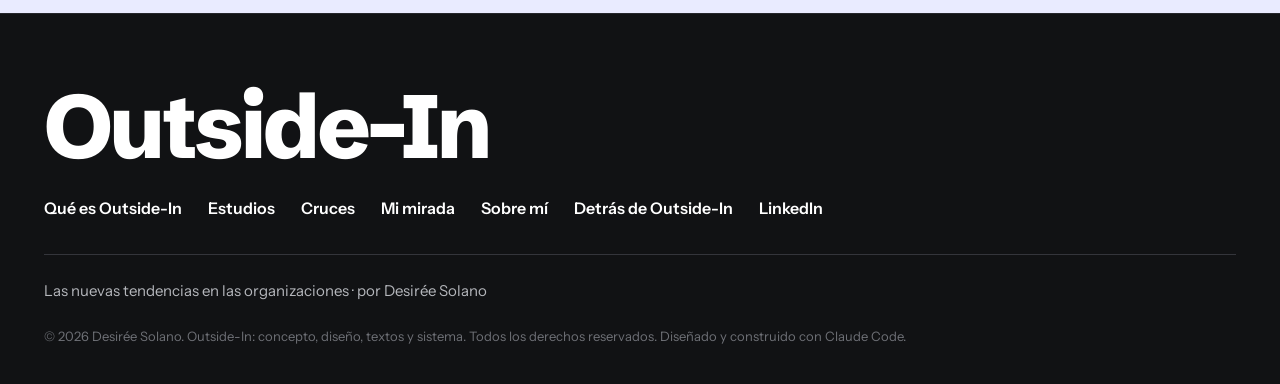
==== commit e4d046a4: "Publica Workshop · Tendencias de comunicación interna 2027 (excepción aprobada por Desiree) Co-Autho" ====
--- a/index.html
+++ b/index.html
@@ -783,17 +783,17 @@
   </div>
 </footer>
 
-<script src="js/config.js?v=202611231008"></script>
-<script src="js/textos.js?v=202611231008"></script>
-<script src="js/datos.js?v=202611231008"></script>
-<script src="js/contador.js?v=202611231008"></script>
-<script src="js/buscador.js?v=202611231008"></script>
-<script src="js/imagenes.js?v=202611231008"></script>
-<script src="js/insights.js?v=202611231008"></script>
-<script src="js/columnas.js?v=202611231008"></script>
-<script src="js/radar.js?v=202611231008"></script>
-<script src="js/traduccion.js?v=202611231008"></script>
-<script src="js/metricas.js?v=202611231008"></script>
+<script src="js/config.js?v=202611241330"></script>
+<script src="js/textos.js?v=202611241330"></script>
+<script src="js/datos.js?v=202611241330"></script>
+<script src="js/contador.js?v=202611241330"></script>
+<script src="js/buscador.js?v=202611241330"></script>
+<script src="js/imagenes.js?v=202611241330"></script>
+<script src="js/insights.js?v=202611241330"></script>
+<script src="js/columnas.js?v=202611241330"></script>
+<script src="js/radar.js?v=202611241330"></script>
+<script src="js/traduccion.js?v=202611241330"></script>
+<script src="js/metricas.js?v=202611241330"></script>
 <script>
 (function(){
   const reducido = window.matchMedia && matchMedia('(prefers-reduced-motion: reduce)').matches;
